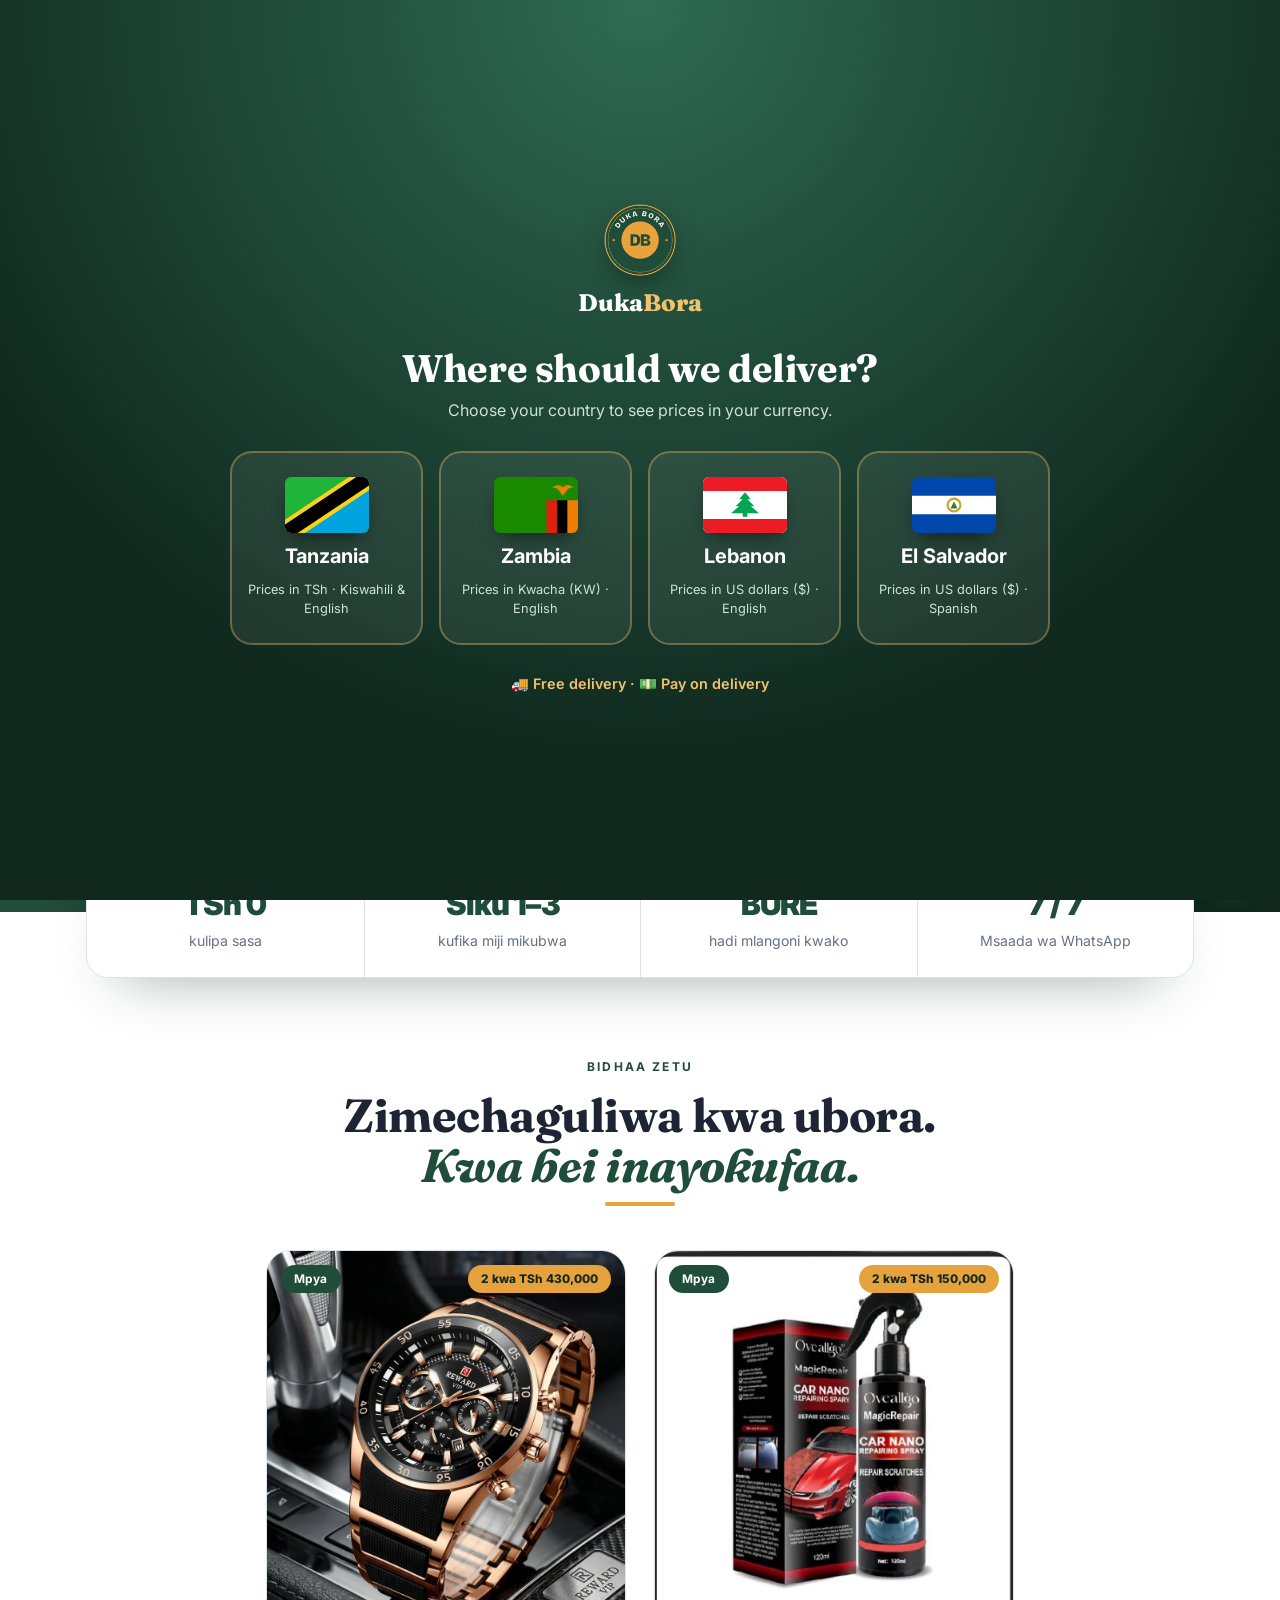
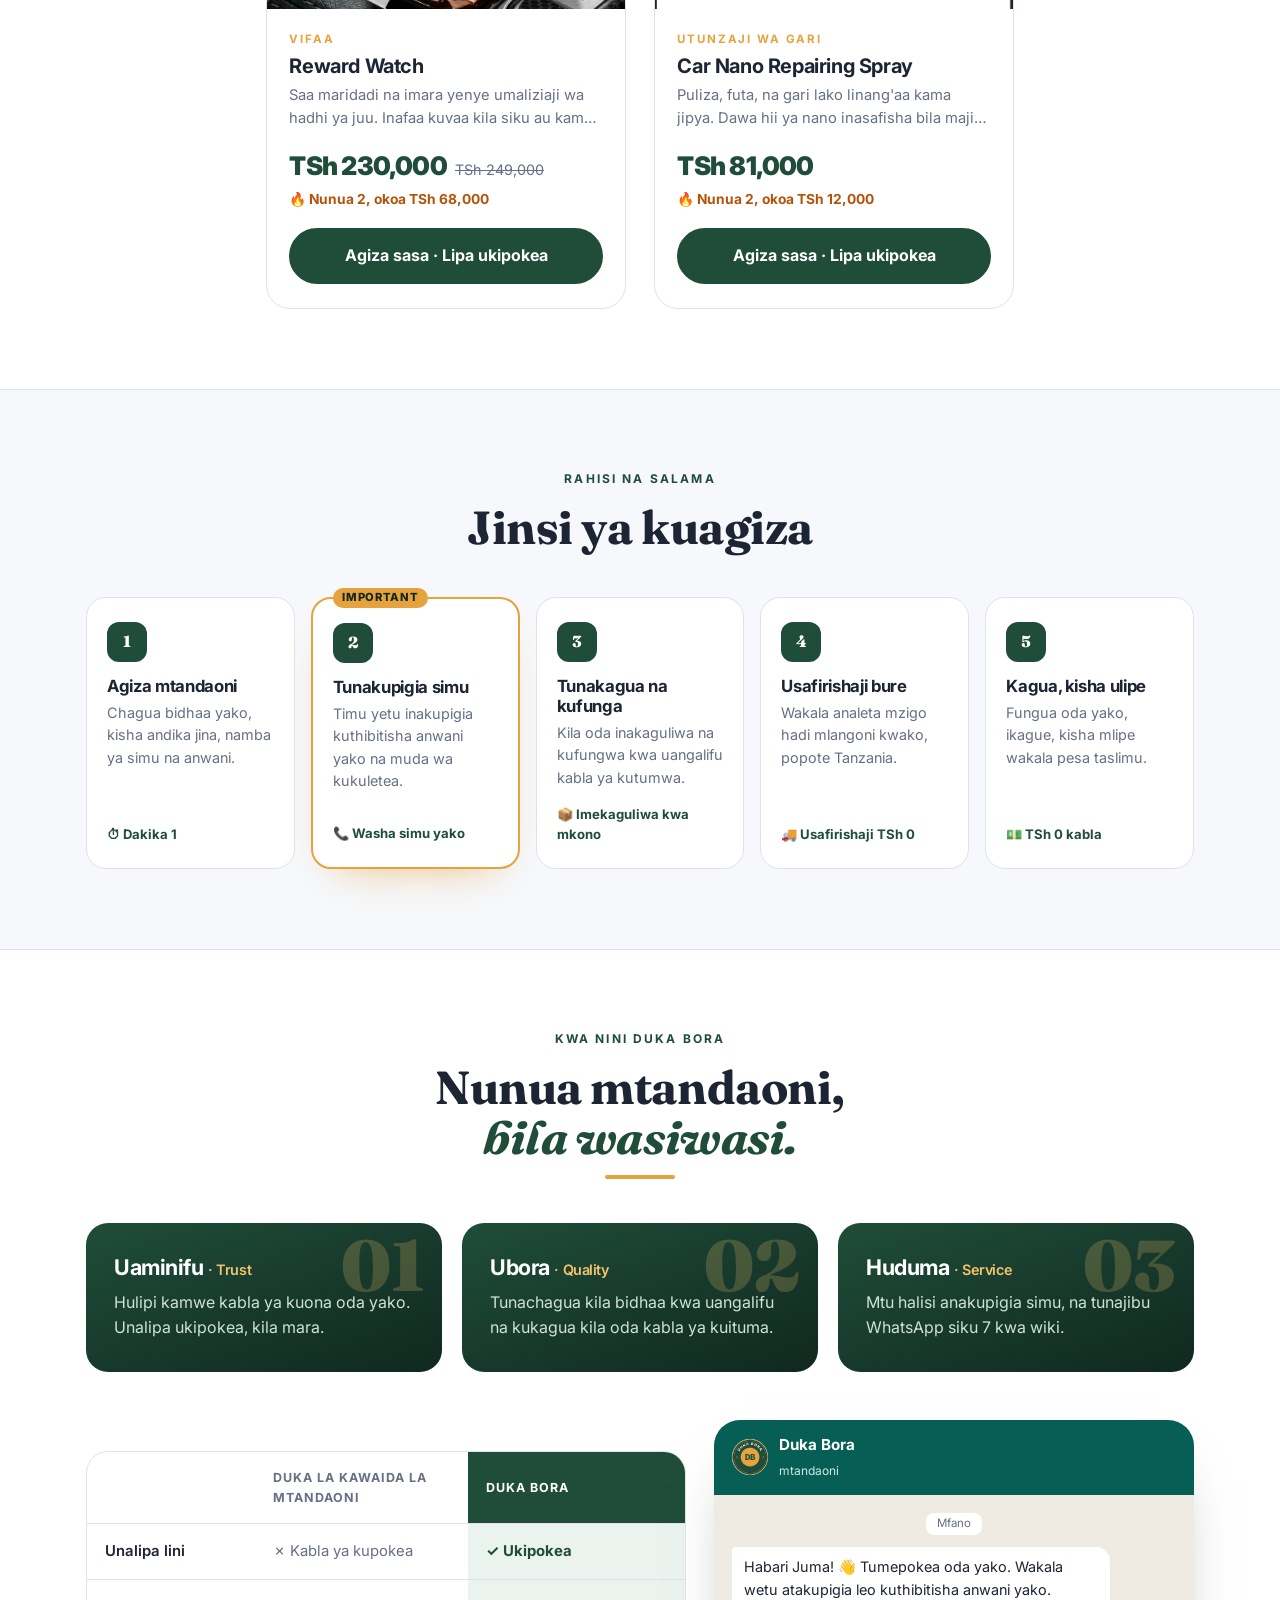
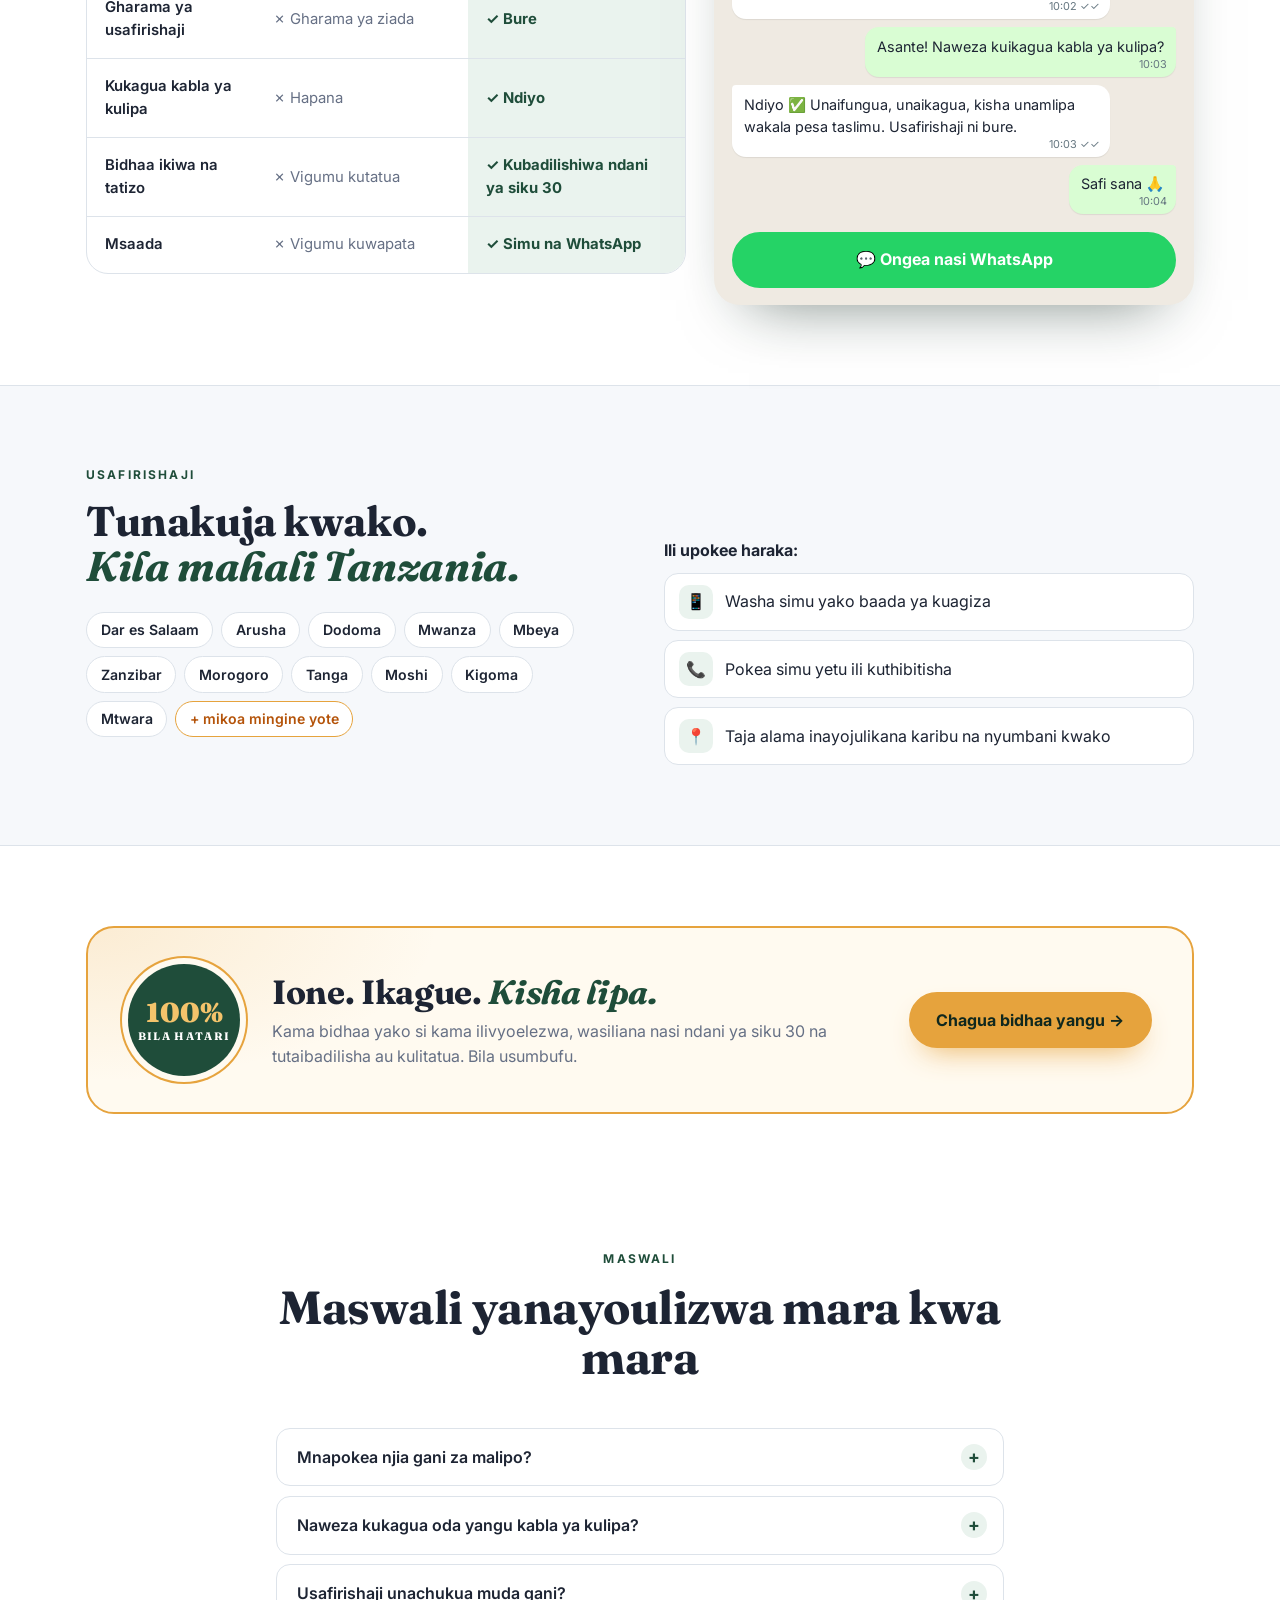
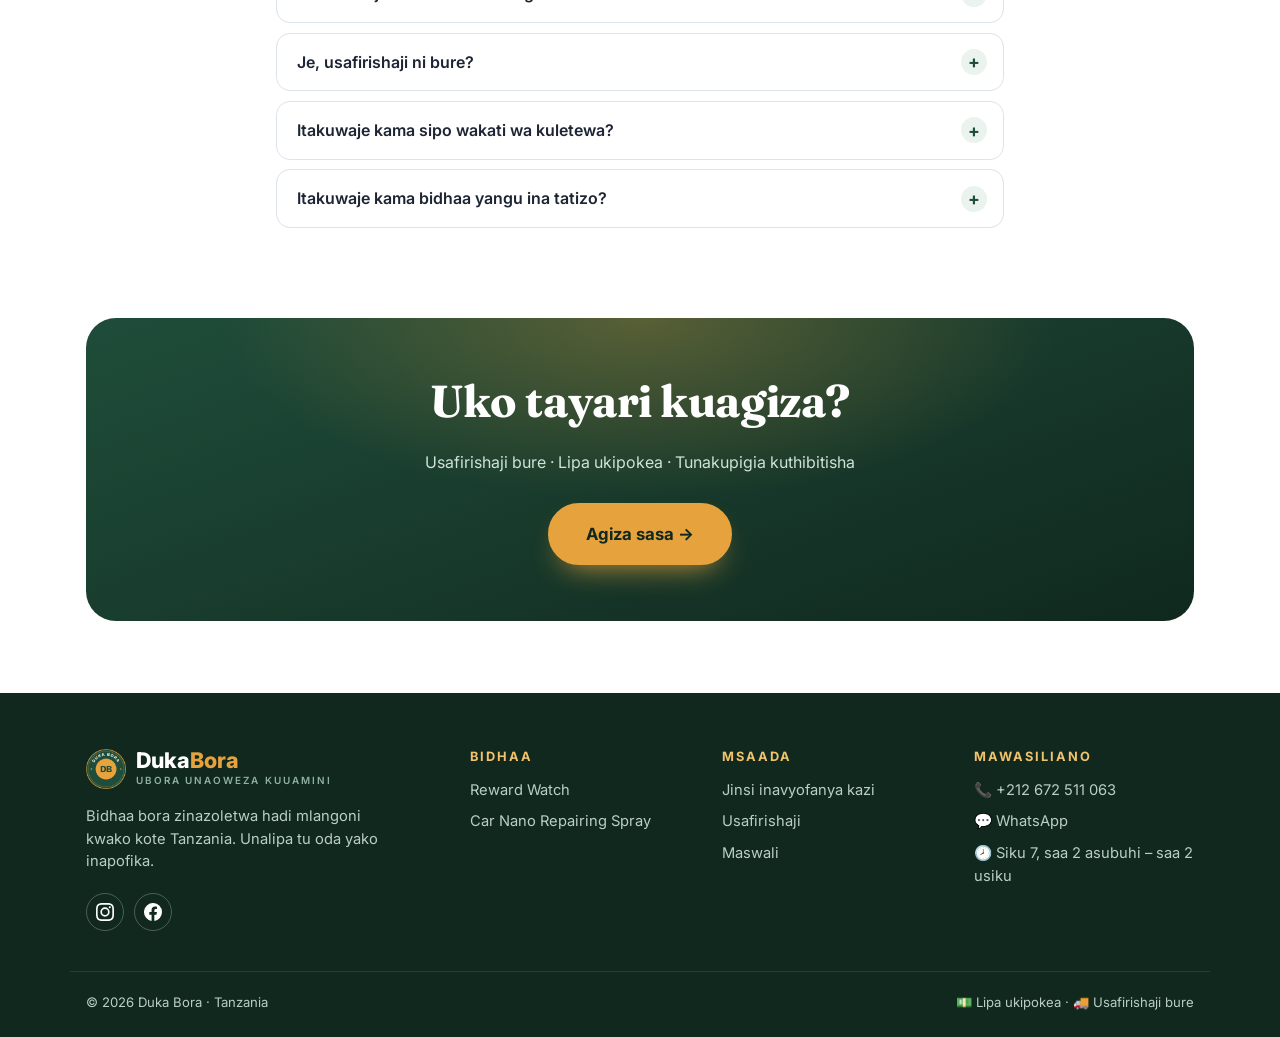
==== index.html @ b5a51199 "El Salvador as a 4th country (?country=sv) instead of a separate store Spanish texts (ES in js/i18n." ====
<!doctype html>
<html lang="en">
<head>
  <meta charset="utf-8" />
  <meta name="viewport" content="width=device-width, initial-scale=1" />
  <title>Duka Bora · Fast Delivery Across Tanzania · Pay on Delivery</title>
  <meta name="description" content="Duka Bora (dukaabora): shop quality products online in Tanzania, Zambia, Lebanon and El Salvador. Free delivery to your door and pay cash when your order arrives." />
  <link rel="canonical" href="https://dukaabora.store/" />
  <meta name="facebook-domain-verification" content="qilscr32sx6clvu4s4x3e5hyfcysfq" />
  <meta name="theme-color" content="#1f4d3a" />
  <!-- Lebanon and El Salvador have their own colours: set them before the page shows (same choice as js/products.js) -->
  <script>try{var c=new URLSearchParams(location.search).get("country")||localStorage.getItem("dukabora_country");if(!c)c={"Asia/Beirut":"lb","America/El_Salvador":"sv"}[Intl.DateTimeFormat().resolvedOptions().timeZone];if(c==="lb"||c==="sv")document.documentElement.dataset.country=c}catch(e){}</script>
  <link rel="preconnect" href="https://fonts.googleapis.com" />
  <link rel="preconnect" href="https://fonts.gstatic.com" crossorigin />
  <link href="https://fonts.googleapis.com/css2?family=Fraunces:ital,opsz,wght@0,9..144,600..800;1,9..144,600..800&family=Inter:wght@400;500;600;700;800;900&display=swap" rel="stylesheet" />
  <link rel="icon" href="images/logo/logo.png" />
  <link rel="stylesheet" href="css/product.css" />
  <link rel="stylesheet" href="css/index.css" />
</head>
<!-- Home page. Products, prices and photos come from js/products.js (filled by js/app.js). -->
<body class="home">

  <!-- Welcome screen: the first time, the visitor picks a country before seeing the shop (js/common.js) -->
  <div class="gate" data-country-gate hidden role="dialog" aria-modal="true" aria-labelledby="gateTitle">
    <div class="gate__box">
      <img class="gate__logo" src="images/logo/logo.png" alt="" onerror="this.remove()" />
      <p class="gate__brand">Duka<em>Bora</em></p>
      <h1 class="gate__title" id="gateTitle">Where should we deliver?</h1>
      <p class="gate__text">Choose your country to see prices in your currency.</p>
      <div class="gate__choices">
        <button type="button" class="gate__choice" data-set-country="tz">
          <svg class="gate__flag" viewBox="0 0 72 48" aria-hidden="true"><path fill="#1eb53a" d="M0 0h72L0 48z"/><path fill="#00a3dd" d="M72 0v48H0z"/><path stroke="#fcd116" stroke-width="19" d="M0 48L72 0"/><path stroke="#000" stroke-width="12" d="M0 48L72 0"/></svg>
          <strong>Tanzania</strong>
          <small>Prices in TSh · Kiswahili &amp; English</small>
        </button>
        <button type="button" class="gate__choice" data-set-country="zm">
          <svg class="gate__flag" viewBox="0 0 72 48" aria-hidden="true"><path fill="#198a00" d="M0 0h72v48H0z"/><path fill="#de2010" d="M45 20h9v28h-9z"/><path d="M54 20h9v28h-9z"/><path fill="#ef7d00" d="M63 20h9v28h-9zM50 9c3-3 7-3 9 0 2-3 6-3 9 0-3 0-5 1-6 3l-3 4-3-4c-1-2-3-3-6-3z"/></svg>
          <strong>Zambia</strong>
          <small>Prices in Kwacha (KW) · English</small>
        </button>
        <button type="button" class="gate__choice" data-set-country="lb">
          <svg class="gate__flag" viewBox="0 0 72 48" aria-hidden="true"><path fill="#fff" d="M0 0h72v48H0z"/><path fill="#ed1c24" d="M0 0h72v12H0zM0 36h72v12H0z"/><path fill="#00a651" d="M36 13l-5 6h3l-6 6h3l-7 6h10v3h4v-3h10l-7-6h3l-6-6h3z"/></svg>
          <strong>Lebanon</strong>
          <small>Prices in US dollars ($) · English</small>
        </button>
        <button type="button" class="gate__choice" data-set-country="sv">
          <svg class="gate__flag" viewBox="0 0 72 48" aria-hidden="true"><path fill="#0047ab" d="M0 0h72v48H0z"/><path fill="#fff" d="M0 16h72v16H0z"/><circle cx="36" cy="24" r="5.5" fill="none" stroke="#c9a227" stroke-width="1.8"/><path fill="#2e7d32" d="M33 27l3-6 3 6z"/></svg>
          <strong>El Salvador</strong>
          <small>Prices in US dollars ($) · Spanish</small>
        </button>
      </div>
      <p class="gate__note">🚚 Free delivery · 💵 Pay on delivery</p>
    </div>
  </div>

  <!-- Country choice (Tanzania / Zambia / Lebanon / El Salvador), filled by js/common.js -->
  <div class="country-bar">
    <div class="wrap country-bar__inner"><span>Choose your country:</span><div class="lang" data-country-switch></div></div>
  </div>

  <!-- Scrolling trust bar (the list is repeated so the loop has no gap) -->
  <div class="ticker" aria-label="Why order from us">
    <div class="ticker__track">
      <span>🚚 Free delivery across Tanzania · Usafirishaji bure</span><span>💵 Pay on delivery · Lipa ukipokea</span><span>📞 We call to confirm every order</span><span>🔄 30-day replacement</span><span>💬 WhatsApp support 7 days a week</span>
      <span aria-hidden="true">🚚 Free delivery across Tanzania · Usafirishaji bure</span><span aria-hidden="true">💵 Pay on delivery · Lipa ukipokea</span><span aria-hidden="true">📞 We call to confirm every order</span><span aria-hidden="true">🔄 30-day replacement</span><span aria-hidden="true">💬 WhatsApp support 7 days a week</span>
    </div>
  </div>

  <header class="top h-top">
    <div class="wrap h-top__inner">
      <a href="index.html" class="brand" aria-label="Duka Bora home">
        <img src="images/logo/logo.png" alt="" onerror="this.remove()" />
        <span>
          <strong>Duka<em>Bora</em></strong>
          <small>Quality you can trust</small>
        </span>
      </a>
      <nav class="h-nav">
        <a href="#shop">Shop</a>
        <a href="#how">How it works</a>
        <a href="#why">Why us</a>
        <a href="#delivery">Delivery</a>
        <a href="#faq">FAQ</a>
      </nav>
      <div class="h-top__end">
        <div class="lang" data-lang></div>
        <a href="#shop" class="btn h-top__btn">Shop now</a>
      </div>
    </div>
  </header>

  <main>
    <!-- ============ Hero ============ -->
    <section class="h-hero">
      <div class="wrap h-hero__inner">
        <div class="h-hero__copy">
          <p class="h-kicker">
            <svg class="tz-flag" data-country="tz" viewBox="0 0 72 48" aria-hidden="true"><path fill="#1eb53a" d="M0 0h72L0 48z"/><path fill="#00a3dd" d="M72 0v48H0z"/><path stroke="#fcd116" stroke-width="19" d="M0 48L72 0"/><path stroke="#000" stroke-width="12" d="M0 48L72 0"/></svg><svg class="tz-flag" data-country="zm" viewBox="0 0 72 48" aria-hidden="true"><path fill="#198a00" d="M0 0h72v48H0z"/><path fill="#de2010" d="M45 20h9v28h-9z"/><path d="M54 20h9v28h-9z"/><path fill="#ef7d00" d="M63 20h9v28h-9zM50 9c3-3 7-3 9 0 2-3 6-3 9 0-3 0-5 1-6 3l-3 4-3-4c-1-2-3-3-6-3z"/></svg><svg class="tz-flag" data-country="lb" viewBox="0 0 72 48" aria-hidden="true"><path fill="#fff" d="M0 0h72v48H0z"/><path fill="#ed1c24" d="M0 0h72v12H0zM0 36h72v12H0z"/><path fill="#00a651" d="M36 13l-5 6h3l-6 6h3l-7 6h10v3h4v-3h10l-7-6h3l-6-6h3z"/></svg><svg class="tz-flag" data-country="sv" viewBox="0 0 72 48" aria-hidden="true"><path fill="#0047ab" d="M0 0h72v48H0z"/><path fill="#fff" d="M0 16h72v16H0z"/><circle cx="36" cy="24" r="5.5" fill="none" stroke="#c9a227" stroke-width="1.8"/><path fill="#2e7d32" d="M33 27l3-6 3 6z"/></svg>
            Karibu · Delivering all over Tanzania
          </p>
          <h1>Your order first.<br /><span>Pay later.</span></h1>
          <p class="h-hero__text">Quality products delivered free to your door. Check your order, then pay the agent in cash. No card, no risk.</p>
          <div class="h-hero__btns">
            <a href="#shop" class="btn btn--gold">Shop the collection →</a>
            <a href="#how" class="btn h-btn--ghost">How it works</a>
          </div>
          <ul class="h-chips">
            <li>✓ Free delivery</li>
            <li>✓ Lipa ukipokea</li>
            <li>✓ 30-day replacement</li>
          </ul>
        </div>

        <!-- Delivery map: Tanzania drawn from real coordinates (x = (lon − 29) × 32, y = (−lat − 0.8) × 32),
             gold routes go out from Dar es Salaam with a dot travelling along each one -->
        <div class="h-hero__visual">
          <div class="tzm" data-country="tz">
            <div class="tzm__head">
              <strong>Karibu! <svg class="tz-flag" data-country="tz" viewBox="0 0 72 48" aria-hidden="true"><path fill="#1eb53a" d="M0 0h72L0 48z"/><path fill="#00a3dd" d="M72 0v48H0z"/><path stroke="#fcd116" stroke-width="19" d="M0 48L72 0"/><path stroke="#000" stroke-width="12" d="M0 48L72 0"/></svg><svg class="tz-flag" data-country="zm" viewBox="0 0 72 48" aria-hidden="true"><path fill="#198a00" d="M0 0h72v48H0z"/><path fill="#de2010" d="M45 20h9v28h-9z"/><path d="M54 20h9v28h-9z"/><path fill="#ef7d00" d="M63 20h9v28h-9zM50 9c3-3 7-3 9 0 2-3 6-3 9 0-3 0-5 1-6 3l-3 4-3-4c-1-2-3-3-6-3z"/></svg><svg class="tz-flag" data-country="lb" viewBox="0 0 72 48" aria-hidden="true"><path fill="#fff" d="M0 0h72v48H0z"/><path fill="#ed1c24" d="M0 0h72v12H0zM0 36h72v12H0z"/><path fill="#00a651" d="M36 13l-5 6h3l-6 6h3l-7 6h10v3h4v-3h10l-7-6h3l-6-6h3z"/></svg><svg class="tz-flag" data-country="sv" viewBox="0 0 72 48" aria-hidden="true"><path fill="#0047ab" d="M0 0h72v48H0z"/><path fill="#fff" d="M0 16h72v16H0z"/><circle cx="36" cy="24" r="5.5" fill="none" stroke="#c9a227" stroke-width="1.8"/><path fill="#2e7d32" d="M33 27l3-6 3 6z"/></svg></strong>
              <span>We deliver across Tanzania</span>
            </div>
            <svg class="tzm__map" viewBox="-6 -4 420 362" role="img" aria-label="Delivery map of Tanzania: Dar es Salaam same or next day; Arusha, Dodoma, Mwanza and Mbeya 1–3 days; Zanzibar 2–3 days; Kigoma and Mtwara 3–7 days">
              <text class="tzm__sea" x="385" y="230" transform="rotate(72 385 230)">INDIAN OCEAN</text>
              <path class="tzm__land" d="M48 6.4 L156.8 6.4 L275.2 70.4 L278.4 80 L326.4 124.8 L323.2 137.6 L316.8 153.6 L313.6 179.2 L329.6 192 L336 217.6 L329.6 240 L336 262.4 L342.4 294.4 L358.4 304 L366.4 309.4 L332.8 326.4 L304 339.2 L272 345.6 L230.4 348.8 L192 342.4 L179.2 336 L182.4 307.2 L179.2 288 L160 278.4 L134.4 281.6 L124.8 275.2 L92.8 262.4 L64 249.6 L57.6 240 L48 211.2 L38.4 188.8 L19.2 169.6 L28.8 153.6 L19.2 131.2 L12.8 115.2 L35.2 99.2 L51.2 83.2 L57.6 67.2 L48 51.2 L57.6 25.6 Z" />
              <!-- Lakes Victoria, Tanganyika and Nyasa -->
              <path class="tzm__lake" d="M89.6 6.4 L156.8 6.4 L153.6 25.6 L156.8 41.6 L137.6 48 L124.8 57.6 L108.8 51.2 L86.4 41.6 L89.6 19.2 Z" />
              <path class="tzm__lake" d="M12.8 115.2 L19.2 131.2 L28.8 153.6 L19.2 169.6 L38.4 188.8 L48 211.2 L57.6 240 L41.6 246.4 L28.8 214.4 L12.8 182.4 L6.4 150.4 L3.2 118.4 Z" />
              <path class="tzm__lake" d="M179.2 336 L182.4 307.2 L179.2 288 L160 278.4 L160 291.2 L166.4 313.6 L169.6 339.2 Z" />
              <!-- Zanzibar (Unguja) and Pemba -->
              <ellipse class="tzm__land" cx="333" cy="170" rx="5" ry="13" />
              <ellipse class="tzm__land" cx="345" cy="141" rx="4" ry="9" />

              <path id="r1" class="tzm__route" d="M326 192 Q230 60 125 62" />
              <path id="r2" class="tzm__route" d="M326 192 Q305 120 246 82" />
              <path id="r3" class="tzm__route" d="M326 192 Q272 160 216 172" />
              <path id="r4" class="tzm__route" d="M326 192 Q235 275 143 259" />
              <path id="r5" class="tzm__route" d="M326 192 Q170 100 28 131" />
              <path id="r6" class="tzm__route" d="M326 192 Q362 250 352 300" />
              <path id="r7" class="tzm__route" d="M326 192 Q338 186 333 170" />

              <g class="tzm__dots">
                <circle r="3.2"><animateMotion dur="3.4s" repeatCount="indefinite"><mpath href="#r1" /></animateMotion></circle>
                <circle r="3.2"><animateMotion dur="2.6s" begin="-.8s" repeatCount="indefinite"><mpath href="#r2" /></animateMotion></circle>
                <circle r="3.2"><animateMotion dur="2.2s" begin="-1.4s" repeatCount="indefinite"><mpath href="#r3" /></animateMotion></circle>
                <circle r="3.2"><animateMotion dur="3s" begin="-.4s" repeatCount="indefinite"><mpath href="#r4" /></animateMotion></circle>
                <circle r="3.2"><animateMotion dur="3.8s" begin="-2s" repeatCount="indefinite"><mpath href="#r5" /></animateMotion></circle>
                <circle r="3.2"><animateMotion dur="2.4s" begin="-1s" repeatCount="indefinite"><mpath href="#r6" /></animateMotion></circle>
              </g>

              <circle class="tzm__pulse" cx="326" cy="192" r="8" />
              <circle class="tzm__pin tzm__pin--hub" cx="326" cy="192" r="7" />
              <circle class="tzm__pin" cx="125" cy="62" r="4.5" />
              <circle class="tzm__pin" cx="246" cy="82" r="4.5" />
              <circle class="tzm__pin" cx="216" cy="172" r="4.5" />
              <circle class="tzm__pin" cx="143" cy="259" r="4.5" />
              <circle class="tzm__pin" cx="28" cy="131" r="4.5" />
              <circle class="tzm__pin" cx="352" cy="300" r="4.5" />
              <circle class="tzm__pin" cx="333" cy="170" r="3.5" />

              <text x="318" y="214" text-anchor="end"><tspan class="tzm__city">Dar es Salaam</tspan><tspan x="318" dy="14">Same / next day</tspan></text>
              <text x="125" y="80" text-anchor="middle"><tspan class="tzm__city">Mwanza</tspan><tspan x="125" dy="14">1–3 days</tspan></text>
              <text x="240" y="100" text-anchor="end"><tspan class="tzm__city">Arusha</tspan><tspan x="240" dy="14">1–3 days</tspan></text>
              <text x="212" y="146" text-anchor="middle"><tspan class="tzm__city">Dodoma</tspan><tspan x="212" dy="14">1–3 days</tspan></text>
              <text x="143" y="241" text-anchor="middle"><tspan class="tzm__city">Mbeya</tspan><tspan x="143" dy="14">1–3 days</tspan></text>
              <text x="38" y="128"><tspan class="tzm__city">Kigoma</tspan><tspan x="38" dy="14">3–7 days</tspan></text>
              <text x="344" y="324" text-anchor="end"><tspan class="tzm__city">Mtwara</tspan><tspan x="344" dy="14">3–7 days</tspan></text>
              <text x="343" y="174"><tspan class="tzm__city">Zanzibar</tspan><tspan x="343" dy="14">2–3 days</tspan></text>
            </svg>
            <ul class="tzm__legend">
              <li><i class="is-hub"></i>Dar: same / next day</li>
              <li><i></i>Big cities: 1–3 days</li>
              <li><i class="is-far"></i>Other regions: 3–7 days</li>
            </ul>
          </div>

          <!-- Same map for Zambia (x = (lon − 21.6) × 32, y = (−lat − 7.9) × 32), routes from Lusaka -->
          <div class="tzm tzm--zm" data-country="zm">
            <div class="tzm__head">
              <strong>Welcome! <svg class="tz-flag" viewBox="0 0 72 48" aria-hidden="true"><path fill="#198a00" d="M0 0h72v48H0z"/><path fill="#de2010" d="M45 20h9v28h-9z"/><path d="M54 20h9v28h-9z"/><path fill="#ef7d00" d="M63 20h9v28h-9zM50 9c3-3 7-3 9 0 2-3 6-3 9 0-3 0-5 1-6 3l-3 4-3-4c-1-2-3-3-6-3z"/></svg></strong>
              <span>We deliver across Zambia</span>
            </div>
            <svg class="tzm__map" viewBox="-6 -4 420 362" role="img" aria-label="Delivery map of Zambia: Lusaka same or next day; Copperbelt, Kabwe and Livingstone 1–3 days; Chipata, Kasama, Solwezi and Mongu 3–7 days">
              <path class="tzm__land" d="M76.8 102.4 L118.4 105.6 L140.8 128 L179.2 118.4 L192 140.8 L204.8 150.4 L224 163.2 L243.2 176 L262.4 176 L262.4 137.6 L236.8 99.2 L220.8 73.6 L224 44.8 L233.6 19.2 L288 12.8 L300.8 22.4 L332.8 38.4 L361.6 48 L384 86.4 L374.4 99.2 L374.4 144 L371.2 195.2 L281.6 227.2 L281.6 246.4 L232 260 L229 276 L172.8 320 L136 321 L116.8 316.8 L76.8 307.2 L57.6 310.4 L12.8 265.6 L12.8 163.2 L76.8 163.2 Z" />
              <!-- Lakes Mweru, Bangweulu and Kariba -->
              <ellipse class="tzm__lake" cx="228" cy="36" rx="5" ry="11" />
              <ellipse class="tzm__lake" cx="266" cy="102" rx="9" ry="6" />
              <path class="tzm__lake" d="M229 276 L176 318 L182 318 L232 280 Z" />

              <path id="z1" class="tzm__route" d="M214 241 Q240 200 225 162" />
              <path id="z2" class="tzm__route" d="M214 241 Q300 150 307 74" />
              <path id="z3" class="tzm__route" d="M214 241 Q300 230 354 184" />
              <path id="z4" class="tzm__route" d="M214 241 Q170 300 136 318" />
              <path id="z5" class="tzm__route" d="M214 241 Q160 190 153 137" />
              <path id="z6" class="tzm__route" d="M214 241 Q120 270 49 235" />

              <g class="tzm__dots">
                <circle r="3.2"><animateMotion dur="2.4s" repeatCount="indefinite"><mpath href="#z1" /></animateMotion></circle>
                <circle r="3.2"><animateMotion dur="3.6s" begin="-.8s" repeatCount="indefinite"><mpath href="#z2" /></animateMotion></circle>
                <circle r="3.2"><animateMotion dur="3s" begin="-1.4s" repeatCount="indefinite"><mpath href="#z3" /></animateMotion></circle>
                <circle r="3.2"><animateMotion dur="2.6s" begin="-.4s" repeatCount="indefinite"><mpath href="#z4" /></animateMotion></circle>
                <circle r="3.2"><animateMotion dur="2.8s" begin="-2s" repeatCount="indefinite"><mpath href="#z5" /></animateMotion></circle>
                <circle r="3.2"><animateMotion dur="3.4s" begin="-1s" repeatCount="indefinite"><mpath href="#z6" /></animateMotion></circle>
              </g>

              <circle class="tzm__pulse" cx="214" cy="241" r="8" />
              <circle class="tzm__pin tzm__pin--hub" cx="214" cy="241" r="7" />
              <circle class="tzm__pin" cx="225" cy="162" r="4.5" />
              <circle class="tzm__pin" cx="219" cy="209" r="3.5" />
              <circle class="tzm__pin" cx="307" cy="74" r="4.5" />
              <circle class="tzm__pin" cx="354" cy="184" r="4.5" />
              <circle class="tzm__pin" cx="136" cy="318" r="4.5" />
              <circle class="tzm__pin" cx="153" cy="137" r="4.5" />
              <circle class="tzm__pin" cx="49" cy="235" r="4.5" />

              <text x="204" y="262" text-anchor="end"><tspan class="tzm__city">Lusaka</tspan><tspan x="204" dy="14">Same / next day</tspan></text>
              <text x="234" y="158"><tspan class="tzm__city">Copperbelt</tspan><tspan x="234" dy="14">1–3 days</tspan></text>
              <text x="228" y="213"><tspan class="tzm__city">Kabwe</tspan><tspan x="228" dy="14">1–3 days</tspan></text>
              <text x="128" y="296" text-anchor="end"><tspan class="tzm__city">Livingstone</tspan><tspan x="128" dy="14">1–3 days</tspan></text>
              <text x="307" y="95" text-anchor="middle"><tspan class="tzm__city">Kasama</tspan><tspan x="307" dy="14">3–7 days</tspan></text>
              <text x="354" y="205" text-anchor="middle"><tspan class="tzm__city">Chipata</tspan><tspan x="354" dy="14">3–7 days</tspan></text>
              <text x="153" y="158" text-anchor="middle"><tspan class="tzm__city">Solwezi</tspan><tspan x="153" dy="14">3–7 days</tspan></text>
              <text x="52" y="256" text-anchor="middle"><tspan class="tzm__city">Mongu</tspan><tspan x="52" dy="14">3–7 days</tspan></text>
            </svg>
            <ul class="tzm__legend">
              <li><i class="is-hub"></i>Lusaka: same / next day</li>
              <li><i></i>Big towns: 1–3 days</li>
              <li><i class="is-far"></i>Other areas: 3–7 days</li>
            </ul>
          </div>

          <!-- Same map for Lebanon (x = (lon − 35.05) × 210 + 20, y = (34.72 − lat) × 210), routes from Beirut -->
          <div class="tzm tzm--lb" data-country="lb">
            <div class="tzm__head">
              <strong>Welcome! <svg class="tz-flag" viewBox="0 0 72 48" aria-hidden="true"><path fill="#fff" d="M0 0h72v48H0z"/><path fill="#ed1c24" d="M0 0h72v12H0zM0 36h72v12H0z"/><path fill="#00a651" d="M36 13l-5 6h3l-6 6h3l-7 6h10v3h4v-3h10l-7-6h3l-6-6h3z"/></svg></strong>
              <span>We deliver across Lebanon</span>
            </div>
            <svg class="tzm__map" viewBox="-6 -4 420 362" role="img" aria-label="Delivery map of Lebanon: Beirut same or next day; Tripoli, Sidon, Tyre and Zahle 1–2 days; Baalbek, Nabatieh and Hermel 2–3 days">
              <text class="tzm__sea" x="4" y="122">MEDITERRANEAN<tspan x="4" dy="13">SEA</tspan></text>
              <path class="tzm__land" d="M30.5 342.3 L49.4 304.5 L87.2 243.6 L104 207.9 L110.3 174.3 L139.7 155.4 L145 126 L148.1 98.7 L160.7 84 L181.7 58.8 L213.2 16.8 L288.8 6.3 L349.7 31.5 L335 67.2 L309.8 119.7 L299.3 161.7 L234.2 220.5 L190.1 273 L177.5 298.2 L131.3 302.4 L118.7 338.1 Z" />

              <path id="l1" class="tzm__route" d="M110 174 Q150 110 182 59" />
              <path id="l2" class="tzm__route" d="M110 174 Q220 80 301 69" />
              <path id="l3" class="tzm__route" d="M110 174 Q190 130 264 151" />
              <path id="l4" class="tzm__route" d="M110 174 Q155 165 198 183" />
              <path id="l5" class="tzm__route" d="M110 174 Q85 205 87 244" />
              <path id="l6" class="tzm__route" d="M110 174 Q80 250 49 305" />
              <path id="l7" class="tzm__route" d="M110 174 Q125 230 110 281" />

              <g class="tzm__dots">
                <circle r="3.2"><animateMotion dur="2.6s" repeatCount="indefinite"><mpath href="#l1" /></animateMotion></circle>
                <circle r="3.2"><animateMotion dur="3.6s" begin="-.8s" repeatCount="indefinite"><mpath href="#l2" /></animateMotion></circle>
                <circle r="3.2"><animateMotion dur="3s" begin="-1.4s" repeatCount="indefinite"><mpath href="#l3" /></animateMotion></circle>
                <circle r="3.2"><animateMotion dur="2.2s" begin="-.4s" repeatCount="indefinite"><mpath href="#l4" /></animateMotion></circle>
                <circle r="3.2"><animateMotion dur="2.4s" begin="-2s" repeatCount="indefinite"><mpath href="#l5" /></animateMotion></circle>
                <circle r="3.2"><animateMotion dur="3.2s" begin="-1s" repeatCount="indefinite"><mpath href="#l6" /></animateMotion></circle>
              </g>

              <circle class="tzm__pulse" cx="110" cy="174" r="8" />
              <circle class="tzm__pin tzm__pin--hub" cx="110" cy="174" r="7" />
              <circle class="tzm__pin" cx="182" cy="59" r="4.5" />
              <circle class="tzm__pin" cx="301" cy="69" r="4.5" />
              <circle class="tzm__pin" cx="264" cy="151" r="4.5" />
              <circle class="tzm__pin" cx="198" cy="183" r="4.5" />
              <circle class="tzm__pin" cx="87" cy="244" r="4.5" />
              <circle class="tzm__pin" cx="49" cy="305" r="4.5" />
              <circle class="tzm__pin" cx="110" cy="281" r="3.5" />

              <text x="100" y="182" text-anchor="end"><tspan class="tzm__city">Beirut</tspan><tspan x="100" dy="14">Same / next day</tspan></text>
              <text x="176" y="40" text-anchor="end"><tspan class="tzm__city">Tripoli</tspan><tspan x="176" dy="14">1–2 days</tspan></text>
              <text x="301" y="90" text-anchor="middle"><tspan class="tzm__city">Hermel</tspan><tspan x="301" dy="14">2–3 days</tspan></text>
              <text x="272" y="148"><tspan class="tzm__city">Baalbek</tspan><tspan x="272" dy="14">2–3 days</tspan></text>
              <text x="200" y="203" text-anchor="middle"><tspan class="tzm__city">Zahle</tspan><tspan x="200" dy="14">1–2 days</tspan></text>
              <text x="78" y="244" text-anchor="end"><tspan class="tzm__city">Sidon</tspan><tspan x="78" dy="14">1–2 days</tspan></text>
              <text x="42" y="312" text-anchor="end"><tspan class="tzm__city">Tyre</tspan><tspan x="42" dy="14">1–2 days</tspan></text>
              <text x="120" y="286"><tspan class="tzm__city">Nabatieh</tspan><tspan x="120" dy="14">2–3 days</tspan></text>
            </svg>
            <ul class="tzm__legend">
              <li><i class="is-hub"></i>Beirut: same / next day</li>
              <li><i></i>Big cities: 1–2 days</li>
              <li><i class="is-far"></i>Other areas: 2–3 days</li>
            </ul>
          </div>

          <!-- Same map for El Salvador (x = (lon + 90.15) × 165 + 10, y = (14.5 − lat) × 165 + 60), routes from San Salvador -->
          <div class="tzm tzm--sv" data-country="sv">
            <div class="tzm__head">
              <strong>Welcome! <svg class="tz-flag" viewBox="0 0 72 48" aria-hidden="true"><path fill="#0047ab" d="M0 0h72v48H0z"/><path fill="#fff" d="M0 16h72v16H0z"/><circle cx="36" cy="24" r="5.5" fill="none" stroke="#c9a227" stroke-width="1.8"/><path fill="#2e7d32" d="M33 27l3-6 3 6z"/></svg></strong>
              <span>We deliver across El Salvador</span>
            </div>
            <svg class="tzm__map" viewBox="-6 -4 420 362" role="img" aria-label="Mapa de entregas en El Salvador: San Salvador hoy o mañana; Santa Ana, San Miguel, Sonsonate y La Libertad 1–2 días; Chalatenango, Usulután y La Unión 2–3 días">
              <text class="tzm__sea" x="120" y="318">PACIFIC OCEAN</text>
              <path class="tzm__land" d="M18 187 L43 159 L68 134 L92 110 L109 93 L117 73 L142 72 L167 80 L191 88 L224 110 L249 126 L282 134 L315 151 L348 146 L381 159 L406 167 L398 233 L389 266 L365 279 L315 279 L266 271 L224 261 L183 241 L150 228 L109 225 L68 220 Z" />

              <path id="s1" class="tzm__route" d="M168 194 Q130 160 107 144" />
              <path id="s2" class="tzm__route" d="M168 194 Q120 200 81 189" />
              <path id="s3" class="tzm__route" d="M168 194 Q195 165 210 136" />
              <path id="s4" class="tzm__route" d="M168 194 Q260 190 335 228" />
              <path id="s5" class="tzm__route" d="M168 194 Q235 230 292 250" />
              <path id="s6" class="tzm__route" d="M168 194 Q290 170 391 251" />
              <path id="s7" class="tzm__route" d="M168 194 Q160 215 147 227" />

              <g class="tzm__dots">
                <circle r="3.2"><animateMotion dur="2.4s" repeatCount="indefinite"><mpath href="#s1" /></animateMotion></circle>
                <circle r="3.2"><animateMotion dur="2.6s" begin="-.8s" repeatCount="indefinite"><mpath href="#s2" /></animateMotion></circle>
                <circle r="3.2"><animateMotion dur="2.2s" begin="-1.4s" repeatCount="indefinite"><mpath href="#s3" /></animateMotion></circle>
                <circle r="3.2"><animateMotion dur="3.2s" begin="-.4s" repeatCount="indefinite"><mpath href="#s4" /></animateMotion></circle>
                <circle r="3.2"><animateMotion dur="2.8s" begin="-2s" repeatCount="indefinite"><mpath href="#s5" /></animateMotion></circle>
                <circle r="3.2"><animateMotion dur="3.6s" begin="-1s" repeatCount="indefinite"><mpath href="#s6" /></animateMotion></circle>
              </g>

              <circle class="tzm__pulse" cx="168" cy="194" r="8" />
              <circle class="tzm__pin tzm__pin--hub" cx="168" cy="194" r="7" />
              <circle class="tzm__pin" cx="107" cy="144" r="4.5" />
              <circle class="tzm__pin" cx="81" cy="189" r="4.5" />
              <circle class="tzm__pin" cx="210" cy="136" r="4.5" />
              <circle class="tzm__pin" cx="335" cy="228" r="4.5" />
              <circle class="tzm__pin" cx="292" cy="250" r="4.5" />
              <circle class="tzm__pin" cx="391" cy="251" r="4.5" />
              <circle class="tzm__pin" cx="147" cy="227" r="3.5" />

              <text x="176" y="186"><tspan class="tzm__city">San Salvador</tspan><tspan x="176" dy="14">Same / next day</tspan></text>
              <text x="107" y="126" text-anchor="middle"><tspan class="tzm__city">Santa Ana</tspan><tspan x="107" dy="14">1–2 days</tspan></text>
              <text x="70" y="210" text-anchor="middle"><tspan class="tzm__city">Sonsonate</tspan><tspan x="70" dy="14">1–2 days</tspan></text>
              <text x="210" y="118" text-anchor="middle"><tspan class="tzm__city">Chalatenango</tspan><tspan x="210" dy="14">2–3 days</tspan></text>
              <text x="335" y="210" text-anchor="middle"><tspan class="tzm__city">San Miguel</tspan><tspan x="335" dy="14">1–2 days</tspan></text>
              <text x="282" y="272" text-anchor="middle"><tspan class="tzm__city">Usulután</tspan><tspan x="282" dy="14">2–3 days</tspan></text>
              <text x="398" y="292" text-anchor="end"><tspan class="tzm__city">La Unión</tspan><tspan x="398" dy="14">2–3 days</tspan></text>
              <text x="138" y="250" text-anchor="middle"><tspan class="tzm__city">La Libertad</tspan><tspan x="138" dy="14">1–2 days</tspan></text>
            </svg>
            <ul class="tzm__legend">
              <li><i class="is-hub"></i>San Salvador: same / next day</li>
              <li><i></i>Big cities: 1–2 days</li>
              <li><i class="is-far"></i>Other areas: 2–3 days</li>
            </ul>
          </div>
          <span class="h-pill h-pill--1">💵 Lipa ukipokea</span>
          <span class="h-pill h-pill--2">🚚 Free delivery</span>
        </div>
      </div>
    </section>

    <!-- ============ Key numbers ============ -->
    <section class="wrap">
      <ul class="h-stats">
        <li><strong>TSh 0</strong><span>to pay now</span></li>
        <li><strong>1–3 days</strong><span>delivery to big cities</span></li>
        <li><strong>FREE</strong><span>delivery to your door</span></li>
        <li><strong>7 / 7</strong><span>WhatsApp support</span></li>
      </ul>
    </section>

    <!-- ============ Products ============ -->
    <section class="wrap h-section" id="shop">
      <p class="label label--center">Our collection</p>
      <h2 class="h-title">Chosen for quality.<br /><span>Priced for you.</span></h2>
      <div class="h-grid" id="productGrid"></div>
    </section>

    <!-- ============ How it works ============ -->
    <section class="h-band" id="how">
      <div class="wrap h-section">
        <p class="label label--center">Simple &amp; safe</p>
        <h2 class="h-title">How ordering works</h2>
        <ol class="h-steps">
          <li><span class="h-steps__n">1</span><h3>Order online</h3><p>Choose your product and leave your name, phone and address.</p><small>⏱ 1 minute</small></li>
          <li class="is-key"><span class="h-steps__n">2</span><h3>We call you</h3><p>Our team calls to confirm your address and delivery time.</p><small>📞 Keep your phone ON</small></li>
          <li><span class="h-steps__n">3</span><h3>We check &amp; pack</h3><p>Every order is checked and packed carefully before it leaves.</p><small>📦 Checked by hand</small></li>
          <li><span class="h-steps__n">4</span><h3>Free delivery</h3><p>The agent brings the parcel to your door, anywhere in Tanzania.</p><small>🚚 TSh 0 delivery</small></li>
          <li><span class="h-steps__n">5</span><h3>Check, then pay</h3><p>Open your order, check it, and pay the agent in cash.</p><small>💵 TSh 0 upfront</small></li>
        </ol>
      </div>
    </section>

    <!-- ============ Promises ============ -->
    <section class="wrap h-section" id="why">
      <p class="label label--center">Why Duka Bora</p>
      <h2 class="h-title">Shopping online,<br /><span>without the fear.</span></h2>
      <div class="h-promises">
        <article><span class="h-promises__n">01</span><h3>Trust <small>· Uaminifu</small></h3><p>You never pay before you see your order. Cash on delivery, always.</p></article>
        <article><span class="h-promises__n">02</span><h3>Quality <small>· Ubora</small></h3><p>We choose every product carefully and check each order before shipping.</p></article>
        <article><span class="h-promises__n">03</span><h3>Service <small>· Huduma</small></h3><p>A real person calls you, and we answer on WhatsApp 7 days a week.</p></article>
      </div>

      <!-- Comparison + example WhatsApp chat -->
      <div class="h-why">
        <div class="h-compare">
          <table>
            <thead>
              <tr><th></th><th>Typical online shop</th><th class="is-us">Duka Bora</th></tr>
            </thead>
            <tbody>
              <tr><td>When you pay</td><td>✗ Before delivery</td><td class="is-us">✓ When it arrives</td></tr>
              <tr><td>Delivery fee</td><td>✗ Extra cost</td><td class="is-us">✓ Free</td></tr>
              <tr><td>Check before paying</td><td>✗ No</td><td class="is-us">✓ Yes</td></tr>
              <tr><td>Problem with product</td><td>✗ Hard to solve</td><td class="is-us">✓ 30-day replacement</td></tr>
              <tr><td>Support</td><td>✗ Hard to reach</td><td class="is-us">✓ Call &amp; WhatsApp</td></tr>
            </tbody>
          </table>
        </div>

        <div class="h-chat" aria-label="Example of an order confirmation on WhatsApp">
          <div class="h-chat__head">
            <img src="images/logo/logo.png" alt="" onerror="this.remove()" />
            <span><strong>Duka Bora</strong><small>online</small></span>
          </div>
          <div class="h-chat__body">
            <p class="h-chat__day">Example</p>
            <p class="h-msg">Habari Juma! 👋 We received your order. Our agent will call you today to confirm your address.<time>10:02 ✓✓</time></p>
            <p class="h-msg h-msg--me">Asante! Can I check it before I pay?<time>10:03</time></p>
            <p class="h-msg">Yes ✅ You open it, check it, then pay the agent in cash. Delivery is free.<time>10:03 ✓✓</time></p>
            <p class="h-msg h-msg--me">Perfect 🙏<time>10:04</time></p>
          </div>
          <a href="#" class="btn btn--wa h-chat__btn" id="chatWa" target="_blank" rel="noopener" hidden>💬 Chat with us on WhatsApp</a>
        </div>
      </div>
    </section>

    <!-- ============ Delivery ============ -->
    <section class="h-band" id="delivery">
      <div class="wrap h-section h-delivery">
        <div class="h-delivery__text">
          <p class="label">Delivery</p>
          <h2>We come to you.<br /><span>Everywhere in Tanzania.</span></h2>
          <ul class="h-cities" data-country="zm">
            <li>Lusaka</li><li>Ndola</li><li>Kitwe</li><li>Kabwe</li><li>Livingstone</li><li>Chingola</li><li>Mufulira</li><li>Chipata</li><li>Kasama</li><li>Solwezi</li><li>Mongu</li><li>+ all other areas</li>
          </ul>
          <ul class="h-cities" data-country="lb">
            <li>Beirut</li><li>Jounieh</li><li>Byblos</li><li>Tripoli</li><li>Batroun</li><li>Sidon</li><li>Tyre</li><li>Nabatieh</li><li>Zahle</li><li>Baalbek</li><li>Aley</li><li>+ all other areas</li>
          </ul>
          <ul class="h-cities" data-country="sv">
            <li>San Salvador</li><li>Santa Ana</li><li>San Miguel</li><li>Soyapango</li><li>Santa Tecla</li><li>Sonsonate</li><li>La Libertad</li><li>Usulután</li><li>Ahuachapán</li><li>Chalatenango</li><li>La Unión</li><li>+ all other areas</li>
          </ul>
          <ul class="h-cities" data-country="tz">
            <li>Dar es Salaam</li><li>Arusha</li><li>Dodoma</li><li>Mwanza</li><li>Mbeya</li><li>Zanzibar</li><li>Morogoro</li><li>Tanga</li><li>Moshi</li><li>Kigoma</li><li>Mtwara</li><li>+ all other regions</li>
          </ul>
        </div>
        <div class="h-delivery__tips">
          <p class="h-tips__title">For a fast delivery:</p>
          <ul class="h-tips">
            <li><span>📱</span>Keep your phone ON after you order</li>
            <li><span>📞</span>Answer our call to confirm</li>
            <li><span>📍</span>Give a clear landmark near your home</li>
          </ul>
        </div>
      </div>
    </section>

    <!-- ============ Guarantee ============ -->
    <section class="wrap h-section">
      <div class="h-guarantee">
        <span class="h-guarantee__seal">100%<small>risk-free</small></span>
        <div>
          <h2>See it. Check it. <span>Then pay.</span></h2>
          <p>If your product is not as described, contact us within 30 days and we replace it or make it right. No hassle.</p>
        </div>
        <a href="#shop" class="btn btn--gold">Choose my product →</a>
      </div>
    </section>

    <!-- ============ FAQ ============ -->
    <section class="wrap faq" id="faq">
      <p class="label label--center">Questions</p>
      <h2 class="h-title">Frequently asked questions</h2>
      <details>
        <summary>What payment methods do you accept?</summary>
        <p>We offer Cash on Delivery (COD) only. You pay in cash when your order is delivered to your doorstep.</p>
      </details>
      <details>
        <summary>Can I check my order before paying?</summary>
        <p>Yes. When the agent arrives, you open your parcel and check it. You pay only after that.</p>
      </details>
      <details>
        <summary>How long does delivery take?</summary>
        <p>Major cities: 1–3 business days. Other areas: 3–7 days. We call or message you before delivery.</p>
      </details>
      <details>
        <summary>Is shipping free?</summary>
        <p>Yes — standard delivery is free on Duka Bora orders. You only pay the product price in cash at your door.</p>
      </details>
      <details>
        <summary>What if I am not available at delivery time?</summary>
        <p>Our agent will try to reach you by phone or WhatsApp to reschedule. You can also contact us anytime to arrange a new time.</p>
      </details>
      <details>
        <summary>What if there is a problem with my product?</summary>
        <p>Contact us within 30 days. If something is wrong or not as described, we will replace it or make it right — no hassle.</p>
      </details>
    </section>

    <!-- ============ Final call ============ -->
    <section class="wrap">
      <div class="h-final">
        <h2>Ready to order?</h2>
        <p>Free delivery · Lipa ukipokea · We call to confirm</p>
        <a href="#shop" class="btn btn--gold">Order now →</a>
      </div>
    </section>
  </main>

  <footer class="h-foot">
    <div class="wrap h-foot__grid">
      <div class="h-foot__brand">
        <a href="index.html" class="brand">
          <img src="images/logo/logo.png" alt="" onerror="this.remove()" />
          <span><strong>Duka<em>Bora</em></strong><small>Quality you can trust</small></span>
        </a>
        <p>Quality products delivered to your door across Tanzania. You pay only when your order arrives.</p>
        <div class="social" data-social hidden></div>
      </div>
      <div>
        <h3>Shop</h3>
        <ul id="footProducts"></ul>
      </div>
      <div>
        <h3>Help</h3>
        <ul>
          <li><a href="#how">How it works</a></li>
          <li><a href="#delivery">Delivery</a></li>
          <li><a href="#faq">FAQ</a></li>
        </ul>
      </div>
      <div>
        <h3>Contact</h3>
        <ul>
          <li><a href="#" id="footerPhone"></a></li>
          <li><a href="#" id="footerWa" target="_blank" rel="noopener" hidden>💬 WhatsApp</a></li>
          <li>🕗 7 days, 8:00 – 20:00</li>
        </ul>
      </div>
    </div>
    <div class="wrap h-foot__bottom">
      <span>© <span id="year"></span> Duka Bora · Tanzania</span>
      <span>💵 Pay on delivery · 🚚 Free shipping</span>
    </div>
  </footer>

  <script src="js/products.js"></script>
  <script src="js/i18n.js"></script>
  <script src="js/common.js"></script>
  <script src="js/app.js"></script>
  <!-- Cloudflare Web Analytics (visitors, pages, countries: dash.cloudflare.com → Analytics & Logs → Web Analytics) -->
  <script type="module" src="https://static.cloudflareinsights.com/beacon.min.js" data-cf-beacon='{"token": "159949dd74a44a76854d0f393b0dffe4"}'></script>
</body>
</html>
---- css/product.css ----
/* ==========================================================
   Product page + thank-you page — clean, light, one accent colour.
   Change --accent to recolour everything (e.g. #0b63ce for blue).
   ========================================================== */
:root {
  --accent: #1f4d3a;
  --accent-2: #2f6b52;
  --accent-soft: #eaf3ee;
  --blue: #1a73e8;
  --blue-line: #8ab4f8;
  --blue-soft: #eef4fe;
  --gold: #e6a33d;
  --ink: #1d2433;
  --muted: #667085;
  --line: #dde3ea;
  --bg: #f6f8fb;
  --card: #ffffff;
  --danger: #d92d20;
  --radius: 18px;
  --display: "Fraunces", Georgia, "Times New Roman", serif; /* titles */
}

*, *::before, *::after { box-sizing: border-box; }
html { scroll-behavior: smooth; scroll-padding-top: 20px; }
body {
  margin: 0;
  font-family: "Inter", system-ui, -apple-system, "Segoe UI", Roboto, sans-serif;
  color: var(--ink);
  background: var(--bg);
  line-height: 1.55;
  -webkit-font-smoothing: antialiased;
}
img { max-width: 100%; display: block; }
a { color: inherit; text-decoration: none; }
h1, h2, h3 { margin: 0 0 .5em; line-height: 1.2; letter-spacing: -.02em; }
/* Titles in Fraunces (elegant serif); everything else stays in Inter */
h1, h2 { font-family: var(--display); font-weight: 700; letter-spacing: -.01em; }
p { margin: 0 0 1em; }
.muted { color: var(--muted); }

.wrap { width: 100%; max-width: 1140px; margin: 0 auto; padding: 0 16px; }
.wrap--narrow { max-width: 860px; }

.card { background: var(--card); border: 1px solid var(--line); border-radius: var(--radius); padding: 1.5rem; }

.label { margin: 0 0 .9rem; font-size: .75rem; font-weight: 700; letter-spacing: .18em; text-transform: uppercase; color: var(--accent); }
.label--center { text-align: center; }
.label--line { margin-top: 1.75rem; padding-top: 1.5rem; border-top: 1px solid var(--line); }

/* ---------- Buttons ---------- */
.btn {
  display: inline-flex; align-items: center; justify-content: center; gap: .5rem;
  padding: .85rem 1.6rem; border: 2px solid var(--accent); border-radius: 999px;
  background: var(--accent); color: #fff; font: inherit; font-weight: 700; cursor: pointer;
  transition: background .2s, transform .15s;
}
.btn:hover { background: var(--accent-2); }
.btn:active { transform: scale(.98); }
.btn:disabled { opacity: .6; cursor: wait; }
.btn--line { background: #fff; color: var(--accent); }
.btn--line:hover { background: var(--accent-soft); }
.btn--big { width: 100%; padding: 1.05rem; font-size: 1.1rem; box-shadow: 0 12px 24px -12px rgba(31, 77, 58, .7); }
/* Order button keeps moving: soft pulse + a small shake every few seconds to catch the eye */
#submitBtn:not(:disabled) { animation: btn-pulse 2.4s ease-in-out infinite; }
@keyframes btn-pulse {
  0%, 100% { transform: scale(1); box-shadow: 0 0 0 0 rgba(31, 77, 58, .45); }
  30% { transform: scale(1.04); box-shadow: 0 0 0 12px rgba(31, 77, 58, 0); }
  60% { transform: scale(1); }
  66% { transform: rotate(-2deg); }
  72% { transform: rotate(2deg); }
  78% { transform: rotate(-1.5deg); }
  84% { transform: rotate(0); }
}
@media (prefers-reduced-motion: reduce) { #submitBtn { animation: none; } }

/* ---------- Country choice (very top of every page) ---------- */
.country-bar { background: var(--accent-soft); border-bottom: 1px solid var(--line); font-size: .82rem; font-weight: 600; color: var(--accent); }
.country-bar__inner { display: flex; justify-content: center; align-items: center; flex-wrap: wrap; gap: .4rem .75rem; padding-top: .4rem; padding-bottom: .4rem; }
.country-bar .lang button { display: inline-flex; align-items: center; gap: .4rem; letter-spacing: .02em; }
.country-bar .lang button.is-active .tz-flag { box-shadow: 0 0 0 1px rgba(255, 255, 255, .6); }

/* ---------- Scrolling trust bar ---------- */
.ticker { overflow: hidden; background: var(--accent); color: #fff; font-size: .85rem; font-weight: 600; }
.ticker__track { display: flex; width: max-content; animation: ticker 35s linear infinite; }
.ticker__track span { padding: .55rem 1.75rem; white-space: nowrap; }
@keyframes ticker { to { transform: translateX(-50%); } }
@media (prefers-reduced-motion: reduce) { .ticker__track { animation: none; } }

/* ---------- Header ---------- */
.top { background: #fff; border-bottom: 1px solid var(--line); }
.top__inner { display: grid; grid-template-columns: 1fr auto 1fr; align-items: center; padding-top: .8rem; padding-bottom: .8rem; }
.top__nav { display: flex; gap: 1.5rem; color: var(--muted); }
.top__nav a:hover { color: var(--ink); }
.brand { display: flex; align-items: center; gap: .6rem; }
.brand img { width: 40px; height: 40px; }
.brand strong { display: block; font-size: 1.35rem; font-weight: 800; color: var(--accent); line-height: 1.1; }
.brand em { font-style: normal; color: var(--gold); }
.brand small { display: block; font-size: .62rem; font-weight: 600; letter-spacing: .2em; text-transform: uppercase; color: var(--muted); }
.top__end, .h-top__end { justify-self: end; display: flex; align-items: center; gap: .75rem; }
/* SW / EN language buttons (js/i18n.js) */
.lang { display: inline-flex; padding: 3px; border: 1px solid var(--line); border-radius: 999px; background: #fff; }
.lang button { border: 0; background: none; padding: .28rem .6rem; border-radius: 999px; font: inherit; font-size: .74rem; font-weight: 700; letter-spacing: .06em; color: var(--muted); cursor: pointer; }
.lang button:hover { color: var(--ink); }
.lang button.is-active { background: var(--accent); color: #fff; }
.top__cod { display: inline-flex; align-items: center; gap: .45rem; font-size: .8rem; font-weight: 700; letter-spacing: .12em; color: var(--accent); }
/* Inline SVG flag (the 🇹🇿 emoji shows as plain "TZ" letters on Windows) */
.tz-flag { display: inline-block; width: 1.5em; height: 1em; vertical-align: -.12em; border-radius: 2px; box-shadow: 0 0 0 1px rgba(0, 0, 0, .12); }

/* ---------- Breadcrumb ---------- */
.crumbs { display: flex; gap: .6rem; padding-top: 1.1rem; padding-bottom: 1.1rem; font-size: .75rem; font-weight: 600; letter-spacing: .18em; text-transform: uppercase; color: var(--muted); }
.crumbs a { color: var(--accent); }

/* ---------- Product ---------- */
.product { display: grid; grid-template-columns: 1.05fr 1fr; gap: 2rem; align-items: start; padding-bottom: 3rem; }

.gallery { position: sticky; top: 16px; }
.gallery__main { aspect-ratio: 3 / 4; border-radius: var(--radius); overflow: hidden; background: #fff; border: 1px solid var(--line); }
.gallery__main img { width: 100%; height: 100%; object-fit: cover; }
.gallery__main.is-empty { display: grid; place-items: center; font-size: 6rem; }
.gallery__stage { position: relative; }
.gallery__arrow { position: absolute; top: 50%; transform: translateY(-50%); width: 42px; height: 42px; display: grid; place-items: center; padding: 0 0 4px; border: 0; border-radius: 50%; background: rgba(255, 255, 255, .9); color: #111; font-size: 1.9rem; line-height: 1; box-shadow: 0 4px 14px rgba(0, 0, 0, .25); cursor: pointer; }
.gallery__arrow[hidden] { display: none; }
.gallery__arrow--prev { left: 10px; }
.gallery__arrow--next { right: 10px; }
.gallery__count { position: absolute; right: 12px; bottom: 12px; padding: .2rem .65rem; border-radius: 999px; background: rgba(0, 0, 0, .6); color: #fff; font-size: .78rem; font-weight: 600; }
.gallery__count[hidden] { display: none; }

/* Order summary in the form + note under the button */
.recap { margin: .25rem 0 1rem; padding: .9rem 1rem; border-radius: 14px; background: var(--accent-soft); font-size: .92rem; }
.recap div { display: flex; justify-content: space-between; gap: 1rem; padding: .2rem 0; }
.recap__save { color: var(--accent); font-weight: 600; }
.recap__free { color: var(--accent); font-weight: 700; }
.recap .recap__total { margin-top: .4rem; padding-top: .6rem; border-top: 1px dashed rgba(31, 77, 58, .3); font-weight: 700; }
.recap__total strong { font-size: 1.1rem; color: var(--accent); }
.order__note { margin: .7rem 0 0; text-align: center; font-size: .85rem; color: var(--muted); }
.order__trust { display: flex; justify-content: center; flex-wrap: wrap; gap: .3rem 1rem; margin: .6rem 0 0; padding: 0; list-style: none; font-size: .8rem; font-weight: 600; color: var(--accent); }
.buy__check { margin: -.25rem 0 1rem; font-size: .95rem; font-weight: 700; color: var(--accent); }

/* "Still thinking?" block at the bottom */
.closing { max-width: 760px; margin-bottom: 3rem; padding: 2.25rem 1.5rem; border: 2px solid var(--gold); border-radius: var(--radius); background: #fff; text-align: center; }
.closing h2 { font-size: clamp(1.5rem, 3vw, 2rem); color: var(--accent); }
.closing__points { display: grid; grid-template-columns: repeat(4, 1fr); gap: .75rem; margin: 1.25rem 0 1.5rem; padding: 0; list-style: none; font-size: .9rem; }
.closing__points li { padding: .8rem .5rem; border-radius: 12px; background: var(--accent-soft); }
.closing__points strong { display: block; font-size: 1.05rem; color: var(--accent); }
.closing__btns { display: flex; flex-wrap: wrap; justify-content: center; gap: .75rem; }
.btn--wa { background: #25d366; border-color: #25d366; }
.btn--wa:hover { background: #1ebe5a; }
.btn--wa[hidden] { display: none; }
@media (max-width: 600px) {
  .closing { width: auto; margin: 0 16px 3rem; padding: 1.75rem 1rem; }
  .closing__points { grid-template-columns: 1fr 1fr; }
  .closing__btns .btn { width: 100%; }
}
.gallery__thumbs { display: flex; gap: .6rem; margin-top: .75rem; }
.gallery__thumbs:empty { display: none; }
.gallery__thumbs { overflow-x: auto; }
.thumb { flex: none; width: 66px; height: 88px; padding: 0; border: 2px solid transparent; border-radius: 12px; overflow: hidden; background: #fff; cursor: pointer; }
.thumb img { width: 100%; height: 100%; object-fit: cover; }
.thumb.is-active { border-color: var(--accent); }

.buy { display: grid; gap: 1rem; }
/* Product head: category, title, text, "selling fast", price, perks */
.buy__cat { margin: 0 0 .5rem; font-size: .72rem; font-weight: 700; letter-spacing: .18em; text-transform: uppercase; color: var(--muted); }
.buy__head h1 { margin-bottom: .6rem; font-size: clamp(1.8rem, 3.4vw, 2.5rem); line-height: 1.15; }
.buy__desc { margin: 0 0 1rem; color: var(--muted); font-size: 1rem; line-height: 1.6; }
.buy__hot { display: inline-flex; align-items: center; gap: .5rem; margin: 0 0 1rem; padding: .35rem .85rem; border-radius: 999px; background: #fdecea; color: var(--danger); font-size: .82rem; font-weight: 700; }
.buy__hot span { width: 7px; height: 7px; border-radius: 50%; background: var(--danger); animation: hot-blink 1.2s ease-in-out infinite; }
@keyframes hot-blink { 50% { opacity: .25; } }
.buy__price { display: flex; align-items: center; gap: .75rem; flex-wrap: wrap; margin-bottom: 1rem; }
.buy__price strong { font-size: clamp(1.9rem, 3.5vw, 2.4rem); font-weight: 800; color: var(--accent); line-height: 1; }
.buy__price s { color: var(--muted); font-size: 1rem; }
.buy__save { padding: .3rem .75rem; border-radius: 999px; background: var(--accent); color: #fff; font-size: .8rem; font-weight: 700; }
.buy__perks { display: flex; flex-wrap: wrap; gap: .5rem; margin: 0; padding: 0; list-style: none; }
.buy__perks li { padding: .4rem .8rem; border-radius: 999px; background: var(--accent-soft); color: var(--accent); font-size: .82rem; font-weight: 600; }

/* Order box with numbered steps */
.order { border: 2px solid var(--gold); box-shadow: 0 20px 40px -28px rgba(31, 77, 58, .45); }
.order__step { display: flex; justify-content: space-between; align-items: center; gap: 1rem; margin-bottom: .9rem; }
.order__step h2 { margin: 0; font-size: 1.1rem; }
.order__step span { color: var(--accent); font-size: .8rem; font-weight: 700; white-space: nowrap; }
.order__step--line { margin-top: 1.5rem; padding-top: 1.25rem; border-top: 1px solid var(--line); }

/* Offers */
.offers { display: grid; gap: .6rem; }
.offer { position: relative; display: flex; align-items: center; gap: .9rem; padding: .9rem 1rem; border: 2px solid var(--blue-line); border-radius: 14px; cursor: pointer; transition: border-color .2s, background .2s; }
.offer:hover { border-color: var(--blue); }
.offer input { position: absolute; opacity: 0; }
.offer__dot { flex: none; width: 20px; height: 20px; border: 2px solid var(--blue-line); border-radius: 50%; }
.offer.is-active { border-color: var(--blue); background: var(--blue-soft); }
.offer.is-active .offer__dot { border: 6px solid var(--blue); }
.offer input:focus-visible ~ .offer__dot { outline: 2px solid var(--accent); outline-offset: 2px; }
.offer__main { flex: 1; }
.offer__main strong { display: block; font-size: 1.05rem; }
.offer__main small { color: var(--muted); font-size: .8rem; }
.offer__main small.is-save { color: var(--accent); font-weight: 600; }
.offer__pics { flex: none; display: flex; }
.offer__pics img { width: 40px; height: 40px; object-fit: cover; border-radius: 8px; border: 2px solid #fff; background: #fff; box-shadow: 0 2px 6px rgba(0, 0, 0, .12); }
.offer__pics img + img { margin-left: -16px; }
.offer__main { min-width: 0; }
.offer__price { flex: none; text-align: right; font-weight: 700; white-space: nowrap; }
/* Phones: smaller, more overlapped photos so "2 pieces" and the price stay on one line */
@media (max-width: 480px) {
  .offer { gap: .6rem; padding: .8rem .75rem; }
  .offer__pics img { width: 32px; height: 32px; }
  .offer__pics img + img { margin-left: -22px; }
  .offer__main strong { font-size: 1rem; white-space: nowrap; }
  .offer__main small span { white-space: nowrap; }
}
@media (max-width: 420px) { .offer__pics { display: none; } }
.offer__price s { display: block; font-size: .8rem; font-weight: 400; color: var(--muted); }
.offer__tag { position: absolute; top: -9px; right: 14px; padding: .1rem .55rem; border-radius: 999px; background: var(--gold); color: #fff; font-size: .68rem; font-weight: 700; text-transform: uppercase; letter-spacing: .06em; }

/* Form */
.field { margin-bottom: 1rem; }
.field label { display: block; margin-bottom: .4rem; font-size: .92rem; font-weight: 500; }
.field label b { color: var(--danger); }
.input { display: flex; align-items: center; gap: .6rem; padding: 0 1rem; border: 2px solid var(--blue-line); border-radius: 14px; background: var(--bg); transition: border-color .2s, background .2s; }
.input:focus-within { border-color: var(--blue); background: #fff; }
.input span { font-size: 1rem; opacity: .8; }
.input input { flex: 1; min-width: 0; padding: .95rem 0; border: 0; background: none; font: inherit; font-size: 1rem; color: var(--ink); outline: none; }
.hint { display: block; margin-top: .35rem; font-size: .8rem; color: var(--muted); }
.error { display: block; font-size: .8rem; color: var(--danger); }
.error:empty { display: none; }
.has-error .input { border-color: var(--danger); }
.form-error { padding: .75rem 1rem; border-radius: 12px; background: #fef3f2; color: var(--danger); font-size: .9rem; }

/* Secure checkout box */
/* Payment box: bright orange border so it catches the eye */
.secure { margin-top: 1.25rem; padding: 1.1rem 1.25rem; border: 2px solid #f59e0b; border-radius: 14px; background: #fff8eb; box-shadow: 0 8px 22px -12px rgba(245, 158, 11, .7); }
.secure .label { color: #b45309; }
.secure ul { display: grid; grid-template-columns: 1fr 1fr; gap: .5rem 1rem; margin: 0; padding: 0; list-style: none; font-size: .9rem; color: var(--ink); }

/* ---------- Description ---------- */
.about { display: grid; grid-template-columns: 1fr 1fr; gap: 2.5rem; align-items: center; padding-top: 3rem; padding-bottom: 3rem; border-top: 1px solid var(--line); }
.about__media { max-width: 460px; border-radius: var(--radius); overflow: hidden; background: #fff; }

.about__media img, .about__media video { display: block; width: 100%; height: auto; }

/* ---------- Real photos of the product ---------- */
.real { padding-top: 2.5rem; padding-bottom: 1rem; text-align: center; }
.real h2 { margin: .25rem 0 .5rem; font-size: clamp(1.5rem, 4vw, 2rem); }
.real h2 span { color: var(--accent); }
.real .muted { max-width: 520px; margin: 0 auto 1.5rem; }
.real__grid { display: grid; grid-template-columns: repeat(3, 1fr); gap: .75rem; max-width: 900px; margin: 0 auto; }
.real__grid img { width: 100%; aspect-ratio: 3 / 4; object-fit: cover; border-radius: 14px; background: #fff; box-shadow: 0 10px 24px -16px rgba(0, 0, 0, .5); }
@media (max-width: 600px) { .real__grid { gap: .4rem; } .real__grid img { border-radius: 10px; } }
/* Photo on the left, then on the right, and so on */
#story .about:nth-child(even) .about__media { order: 2; justify-self: end; }
.about--text { grid-template-columns: minmax(0, 720px); justify-content: center; }
.about h2 { font-size: clamp(1.5rem, 3vw, 2rem); color: var(--accent); }
.about p { color: var(--muted); font-size: 1.05rem; }
.checks { margin: 0 0 1.5rem; padding: 0; list-style: none; }
.checks:empty { display: none; }
.checks li { position: relative; padding-left: 1.75rem; margin-bottom: .5rem; }
.checks li::before { content: "✓"; position: absolute; left: 0; color: var(--accent); font-weight: 800; }

/* ---------- FAQ ---------- */
.faq { max-width: 760px; padding-top: 1rem; padding-bottom: 3rem; }
.faq h2 { text-align: center; }
.faq details { margin-bottom: .6rem; background: #fff; border: 1px solid var(--line); border-radius: 14px; }
.faq summary { padding: 1rem 1.25rem; font-weight: 600; cursor: pointer; }
.faq details p { padding: 0 1.25rem 1rem; margin: 0; color: var(--muted); }

/* ---------- Footer ---------- */
.foot { background: var(--accent); color: #dfeee6; font-size: .9rem; }
.foot__inner { display: flex; justify-content: space-between; gap: 1rem; flex-wrap: wrap; padding-top: 1.5rem; padding-bottom: 1.5rem; }

/* ---------- Sticky order button (phones only) ---------- */
.sticky { display: none; }

/* ---------- Thank-you page ---------- */
.thanks { padding-top: 2rem; padding-bottom: 3rem; }
.thanks > * + * { margin-top: 1.5rem; }
.summary__row { display: flex; align-items: center; gap: 1rem; }
.summary__media { flex: none; width: 76px; height: 76px; border-radius: 12px; overflow: hidden; background: var(--bg); display: grid; place-items: center; font-size: 2rem; }
.summary__media img { width: 100%; height: 100%; object-fit: cover; }
.summary__info { flex: 1; }
.summary__info strong { display: block; font-size: 1.2rem; }
.summary__info span { display: block; color: var(--muted); }
.summary__info small { color: var(--muted); }
.summary__total { text-align: right; }
.summary__total .label { margin-bottom: .2rem; color: var(--muted); }
.summary__total strong { font-size: 1.5rem; }

.ask { text-align: center; padding: 2.5rem 1.5rem; }
.ask h1 { font-size: clamp(1.7rem, 4vw, 2.6rem); max-width: 620px; margin: 0 auto .6rem; }
.ask p { max-width: 560px; margin: 0 auto 1.5rem; }
.ask__btns { display: flex; justify-content: center; gap: .75rem; flex-wrap: wrap; margin-bottom: 1.25rem; }
.ask__star { font-size: 2rem; color: var(--accent); margin-bottom: .5rem; }

.note { display: flex; gap: .9rem; padding: 1.1rem 1.4rem; border-radius: var(--radius); background: #f6edda; border: 1px solid #ead9b5; }
.note span { color: var(--accent); font-size: 1.2rem; }
.note p { margin: 0; }

.steps { display: grid; grid-template-columns: repeat(3, 1fr); gap: 1rem; margin-top: 0 !important; padding: 0; list-style: none; }
.steps li { background: #fff; border: 1px solid var(--line); border-radius: var(--radius); padding: 1.4rem; }
.steps span { display: block; font-size: 2rem; font-weight: 800; color: var(--accent); }
.steps h3 { font-size: 1.1rem; margin: .3rem 0 .4rem; }
.steps p { margin: 0; color: var(--muted); font-size: .92rem; }
.back { text-align: center; }
.back a { color: var(--accent); font-weight: 600; text-decoration: underline; text-underline-offset: 4px; }

/* ---------- Home page ---------- */
.title { text-align: center; font-size: clamp(1.6rem, 3.5vw, 2.3rem); margin-bottom: 2rem; }
.btn--white { background: #fff; color: var(--accent); border-color: #fff; }
.btn--white:hover { background: var(--accent-soft); }

.hero { background: radial-gradient(800px 420px at 85% 30%, rgba(230, 163, 61, .16), transparent 65%), linear-gradient(180deg, #fff, var(--bg)); border-bottom: 1px solid var(--line); }
.hero__inner { display: grid; grid-template-columns: 1.1fr 1fr; gap: 3rem; align-items: center; padding-top: 3.5rem; padding-bottom: 3.5rem; }
.hero h1 { font-size: clamp(2.2rem, 5vw, 3.6rem); line-height: 1.08; letter-spacing: -.035em; margin-bottom: 1rem; }
.hero h1 span { color: var(--accent); }
.hero__text { font-size: 1.1rem; color: var(--muted); max-width: 520px; margin-bottom: 1.75rem; }
.hero__btns { display: flex; gap: .75rem; flex-wrap: wrap; }
.hero__facts { display: flex; gap: 2rem; flex-wrap: wrap; margin: 2.25rem 0 0; padding: 0; list-style: none; }
.hero__facts strong { display: block; font-size: 1.35rem; color: var(--accent); }
.hero__facts span { font-size: .85rem; color: var(--muted); }

.hero__product { position: relative; display: block; transition: transform .3s; }
.hero__product:hover { transform: translateY(-4px); }
.hero__photo { aspect-ratio: 1; border-radius: 28px; overflow: hidden; background: #fff; border: 1px solid var(--line); box-shadow: 0 30px 60px -30px rgba(31, 77, 58, .45); }
.hero__photo img { width: 100%; height: 100%; object-fit: cover; }
.hero__tag { position: absolute; left: 20px; bottom: 20px; display: flex; flex-direction: column; padding: .8rem 1.1rem; border-radius: 16px; background: rgba(255, 255, 255, .95); box-shadow: 0 10px 30px -10px rgba(0, 0, 0, .25); }
.hero__tag span { font-size: .85rem; color: var(--muted); }
.hero__tag strong { font-size: 1.2rem; color: var(--accent); }

.is-empty { display: grid; place-items: center; }
.is-empty::before { content: attr(data-icon); font-size: 5rem; }

.trust { display: grid; grid-template-columns: repeat(4, 1fr); gap: 1rem; padding-top: 2.5rem; padding-bottom: 1rem; }
.trust div { display: flex; flex-direction: column; align-items: center; text-align: center; padding: 1.25rem .75rem; background: #fff; border: 1px solid var(--line); border-radius: var(--radius); }
.trust span { display: grid; place-items: center; width: 48px; height: 48px; margin-bottom: .6rem; border-radius: 50%; background: var(--accent-soft); font-size: 1.3rem; }
.trust strong { font-size: .98rem; }
.trust small { color: var(--muted); }

.shop, .how { padding-top: 3.5rem; padding-bottom: 1rem; }
.shop__grid { display: grid; grid-template-columns: repeat(auto-fit, minmax(250px, 320px)); justify-content: center; gap: 1.25rem; }
.item { display: flex; flex-direction: column; overflow: hidden; background: #fff; border: 1px solid var(--line); border-radius: var(--radius); transition: transform .25s, box-shadow .25s; }
.item:hover { transform: translateY(-4px); box-shadow: 0 24px 40px -24px rgba(31, 77, 58, .45); }
.item__photo { position: relative; aspect-ratio: 1; background: var(--bg); }
.item__photo { overflow: hidden; }
.item__photo img { position: absolute; inset: 0; width: 100%; height: 100%; object-fit: cover; }
/* Price tag on the product photo, so the price is seen first */
.item__tag { position: absolute; right: 12px; bottom: 12px; z-index: 1; padding: .4rem .85rem; border-radius: 10px; background: var(--gold); color: var(--accent); font-size: 1rem; font-weight: 800; box-shadow: 0 8px 18px -8px rgba(0, 0, 0, .45); }
.item__badge { position: absolute; top: 12px; left: 12px; z-index: 1; padding: .2rem .7rem; border-radius: 999px; background: var(--gold); color: #fff; font-size: .75rem; font-weight: 700; }
.item__body { display: flex; flex-direction: column; flex: 1; padding: 1.1rem 1.2rem 1.3rem; }
.item__body h3 { font-size: 1.15rem; margin-bottom: .3rem; }
.item__body p { font-size: .9rem; color: var(--muted); margin-bottom: .8rem; display: -webkit-box; -webkit-line-clamp: 2; -webkit-box-orient: vertical; overflow: hidden; }
.item__price { display: flex; align-items: baseline; gap: .5rem; margin: auto 0 1rem; }
.item__price strong { font-size: 1.5rem; font-weight: 800; color: var(--accent); }
.item__price s { font-size: .85rem; color: var(--muted); }
.item__btn { width: 100%; }

.how .steps { margin: 0; }
.faq .title { margin-bottom: 1.5rem; }
#faq.faq { padding-top: 3.5rem; }

.help { display: flex; justify-content: space-between; align-items: center; gap: 1.5rem; flex-wrap: wrap; margin-bottom: 3.5rem; padding: 2rem 2.25rem; border-radius: 24px; color: #fff; background: radial-gradient(500px 200px at 100% 0%, rgba(230, 163, 61, .35), transparent 70%), var(--accent); }
.help h2 { font-size: 1.5rem; margin-bottom: .25rem; }
.help p { margin: 0; color: #d6e8de; }

/* Hero visual: Tanzania delivery card with floating chips */
.hero__brand { position: relative; display: grid; place-items: center; min-height: 420px; padding: 2.5rem 0; }
.tz-card { position: relative; width: min(400px, 100%); overflow: hidden; padding: 1.75rem 1.5rem 1.5rem; background: #fff; border: 1px solid var(--line); border-radius: 24px; box-shadow: 0 40px 80px -40px rgba(31, 77, 58, .55); }
/* Tanzania flag colours: green, yellow, black, yellow, blue */
.tz-card__flag { position: absolute; inset: 0 0 auto; height: 6px; background: linear-gradient(90deg, #1eb53a 0 40%, #fcd116 40% 44%, #000 44% 56%, #fcd116 56% 60%, #00a3dd 60%); }
.tz-card__head { margin-bottom: 1.1rem; }
.tz-card__head strong { display: block; font-size: 1.5rem; }
.tz-card__head span { color: var(--muted); }

/* Delivery map: land, Lake Victoria, animated routes from Dar es Salaam */
.tz-map { display: block; width: 100%; height: auto; margin: -.25rem 0 1.1rem; overflow: visible; }
.tz-map__land { fill: var(--accent-soft); stroke: var(--accent); stroke-width: 1.5; stroke-linejoin: round; }
.tz-map__lake { fill: #d5e9f5; stroke: #9cc7e0; stroke-width: 1; }
.tz-map__route { fill: none; stroke: var(--gold); stroke-width: 2; stroke-linecap: round; stroke-dasharray: 6 6; animation: tz-route 1.2s linear infinite; }
.tz-map__pin { fill: #fff; stroke: var(--accent); stroke-width: 3; }
.tz-map__pin--hub { fill: var(--gold); stroke: #fff; }
.tz-map__pulse { fill: var(--gold); transform-box: fill-box; transform-origin: center; animation: tz-pulse 2s ease-out infinite; }
.tz-map text { font-size: 12.5px; font-weight: 600; fill: var(--accent); stroke: #fff; stroke-width: 4px; stroke-linejoin: round; paint-order: stroke; }
.tz-map .tz-map__city { font-size: 14.5px; font-weight: 800; fill: var(--ink); }
@keyframes tz-route { to { stroke-dashoffset: -12; } }
@keyframes tz-pulse { from { transform: scale(1); opacity: .6; } to { transform: scale(3.2); opacity: 0; } }
@media (prefers-reduced-motion: reduce) { .tz-map__route, .tz-map__pulse { animation: none; } }

.tz-card__sub { margin: 0 0 .6rem; font-size: .75rem; font-weight: 700; letter-spacing: .14em; text-transform: uppercase; color: var(--muted); }
.tz-cats { display: grid; grid-template-columns: repeat(3, 1fr); gap: .5rem; }
.tz-cats a { display: flex; flex-direction: column; align-items: center; gap: .2rem; padding: .7rem .3rem; border-radius: 14px; background: var(--accent-soft); font-size: .82rem; font-weight: 600; transition: background .2s, transform .2s; }
.tz-cats a:hover { background: #dcebe2; transform: translateY(-2px); }
.tz-cats span { font-size: 1.5rem; line-height: 1; }
.hero__chip { position: absolute; padding: .7rem 1.1rem; border-radius: 999px; background: #fff; border: 1px solid var(--line); box-shadow: 0 12px 30px -12px rgba(0, 0, 0, .2); font-weight: 600; font-size: .92rem; white-space: nowrap; animation: float 5s ease-in-out infinite; }
.hero__chip--1 { top: 0; right: 0; }
.hero__chip--2 { bottom: 0; left: 0; animation-delay: -2.5s; }
@keyframes float { 50% { transform: translateY(-8px); } }
@media (prefers-reduced-motion: reduce) { .hero__chip { animation: none; } }
.shop__soon { text-align: center; padding: 2rem 1rem; background: #fff; border: 1px dashed var(--line); border-radius: var(--radius); color: var(--muted); font-weight: 500; }

/* ---------- Phones ---------- */
@media (max-width: 860px) {
  /* minmax(0, …): the row of thumbnails scrolls instead of widening the page on small phones */
  .product, .about { grid-template-columns: minmax(0, 1fr); gap: 1rem; }
  .hero__inner { grid-template-columns: 1fr; gap: 2rem; padding-top: 2rem; padding-bottom: 2.5rem; }
  .trust { grid-template-columns: 1fr 1fr; }
  .gallery { position: static; }
  .about { gap: 1.5rem; padding-top: 2rem; }
  #story .about:nth-child(even) .about__media { order: 0; justify-self: center; }
  .about__media { justify-self: center; }
  .steps { grid-template-columns: 1fr; }
}
@media (max-width: 600px) {
  .top__nav { display: none; }
  .top__inner { grid-template-columns: 1fr auto; }
  .top__end, .h-top__end { gap: .5rem; }
  .top__cod { letter-spacing: .04em; }
  .lang button { padding: .25rem .5rem; }
  .card { padding: 1.15rem; }
  .secure ul { grid-template-columns: 1fr; }
  .hero__facts { display: grid; grid-template-columns: repeat(3, 1fr); gap: .75rem; }
  .hero__facts strong { font-size: 1.1rem; }
  .hero__brand { min-height: 0; }
  .tz-card { padding: 1.5rem 1.1rem 1.1rem; }
  .hero__chip { font-size: .8rem; padding: .55rem .85rem; }
  .hero__btns .btn { flex: 1; }
  .help { padding: 1.5rem; }
  .help .btn { width: 100%; }
  .summary__row { flex-wrap: wrap; }
  .summary__total { width: 100%; display: flex; justify-content: space-between; align-items: baseline; text-align: left; }
  body.has-sticky { padding-bottom: 76px; }
  .sticky {
    display: flex; position: fixed; left: 12px; right: 12px; bottom: 12px; z-index: 20;
    box-shadow: 0 10px 30px -8px rgba(0, 0, 0, .35);
    transform: translateY(150%); transition: transform .3s;
  }
  .sticky.is-visible { transform: none; }
}

/* ---------- Floating WhatsApp button (js/common.js) ---------- */
.wa-float { position: fixed; right: 18px; bottom: 18px; z-index: 30; display: grid; place-items: center; width: 58px; height: 58px; border-radius: 50%; background: #25d366; color: #fff; box-shadow: 0 10px 24px -6px rgba(37, 211, 102, .7); transition: transform .2s; }
.wa-float:hover { transform: scale(1.08); }
.wa-float svg { width: 32px; height: 32px; }
/* Stay above the sticky "Order now" bar on phones */
@media (max-width: 600px) { body.has-sticky .wa-float { bottom: 84px; } }

/* ---------- Instagram / Facebook icons in the footer (js/common.js) ---------- */
.social { display: flex; gap: .6rem; }
.social[hidden] { display: none; }
.social a { display: grid; place-items: center; width: 38px; height: 38px; border: 1px solid rgba(255, 255, 255, .25); border-radius: 50%; color: #fff; transition: background .2s, border-color .2s; }
.social a:hover { background: var(--gold); border-color: var(--gold); color: #10281e; }
.social svg { width: 18px; height: 18px; }
.h-foot__brand .social { margin-top: 1.25rem; }
@media (max-width: 420px) {
  .top .brand small { display: none; } /* room for the SW / EN buttons */
  .h-top__btn { white-space: nowrap; }
}

/* ---------- Product page polish ---------- */
/* Story sections numbered 01, 02… in gold italic above each title */
#story { counter-reset: story; }
#story .about { counter-increment: story; }
#story .about__text::before { content: counter(story, decimal-leading-zero); display: block; margin-bottom: .35rem; font-family: var(--display); font-style: italic; font-size: 1.6rem; font-weight: 600; line-height: 1; color: var(--gold); }
.real h2 span { font-style: italic; }

/* FAQ: + / − on the right instead of the small triangle */
.faq summary { position: relative; padding-right: 3rem; list-style: none; }
.faq summary::-webkit-details-marker { display: none; }
.faq summary::after { content: "+"; position: absolute; top: 50%; right: 1rem; display: grid; place-items: center; width: 26px; height: 26px; margin-top: -13px; border-radius: 50%; background: var(--accent-soft); color: var(--accent); font-size: 1.1rem; font-weight: 700; line-height: 1; transition: transform .2s; }
.faq details[open] { border-color: var(--accent); box-shadow: 0 12px 28px -22px rgba(31, 77, 58, .6); }
.faq details[open] summary::after { content: "−"; background: var(--accent); color: #fff; }

/* Real photos: bigger and swipeable on phones */
@media (max-width: 600px) {
  .real__grid { display: flex; overflow-x: auto; scroll-snap-type: x mandatory; gap: .6rem; margin: 0 -16px; padding: 0 16px .5rem; scrollbar-width: none; }
  .real__grid::-webkit-scrollbar { display: none; }
  .real__grid img { flex: none; width: 72%; scroll-snap-align: center; }
}

/* ---------- layout: "simple" (js/landing.js): plainer page, big photos one under the other ---------- */
.trust3 { display: grid; grid-template-columns: repeat(3, 1fr); gap: .5rem; margin: .5rem 0 .75rem; padding: 0; list-style: none; text-align: center; font-size: .8rem; font-weight: 600; color: var(--ink); }
.trust3 span { display: block; margin-bottom: .2rem; font-size: 1.5rem; }
.layout-simple .buy__hot, .layout-simple .buy__perks, .layout-simple .secure { display: none; }
.simple-story { max-width: 620px; padding-bottom: 2rem; text-align: center; }
.simple-story__intro { margin: 0 0 1.5rem; font-weight: 700; line-height: 1.7; }
.simple-story figure { margin: 0 0 2rem; }
.simple-story img, .simple-story video { display: block; width: 100%; height: auto; border-radius: 14px; background: #fff; }
.simple-story figcaption { margin-top: .9rem; color: var(--muted); font-size: .98rem; line-height: 1.6; }
.simple-story figcaption strong { color: var(--ink); }

/* Size buttons (products with "sizes"), one row per piece, and the size guide */
.sizes__row { display: flex; flex-wrap: wrap; align-items: center; gap: .5rem; margin-bottom: .6rem; }
.sizes__label { flex-basis: 100%; color: var(--muted); font-size: .82rem; font-weight: 600; }
.sizes__chip { position: relative; display: grid; place-items: center; min-width: 54px; padding: .6rem .8rem; border: 2px solid var(--line); border-radius: 12px; background: #fff; font-weight: 700; cursor: pointer; transition: border-color .15s, background .15s; }
.sizes__chip input { position: absolute; opacity: 0; pointer-events: none; }
.sizes__chip:hover { border-color: var(--blue-line); }
.sizes__chip.is-active { border-color: var(--blue); background: var(--blue-soft); color: var(--blue); }
.sizes__chip:has(input:focus-visible) { outline: 2px solid var(--accent); outline-offset: 2px; }
.sizes > .error { margin-bottom: .5rem; font-size: .85rem; font-weight: 600; }
.size-guide { margin-bottom: .5rem; border: 1px solid var(--line); border-radius: 12px; background: #fff; }
.size-guide summary { padding: .7rem 1rem; font-weight: 600; cursor: pointer; }
.size-guide__body { padding: 0 1rem 1rem; overflow-x: auto; }
.size-guide table { width: 100%; border-collapse: collapse; font-size: .85rem; text-align: center; }
.size-guide th, .size-guide td { padding: .45rem .3rem; border-bottom: 1px solid var(--line); }
.size-guide th { color: var(--muted); font-weight: 600; }
.size-guide td:first-child { font-weight: 700; }
.size-guide p { margin: .6rem 0; color: var(--muted); font-size: .8rem; }
.size-guide img { display: block; width: 100%; max-width: 420px; margin: 0 auto; border-radius: 10px; }

/* ==========================================================
   Lebanon colours: red and white like the flag, cedar green
   instead of gold. <html data-country="lb"> is set by js/products.js.
   ========================================================== */
:root[data-country="lb"] {
  --accent: #c8102e;
  --accent-2: #e0343f;
  --accent-soft: #fdecee;
  --gold: #00a651;
  --deep: #6e0a16;
  --gold-2: #9fe5bd;
}
[data-country="lb"] .btn--gold,
[data-country="lb"] .social a:hover { color: #fff; }
[data-country="lb"] .btn--gold { box-shadow: 0 14px 30px -14px rgba(0, 166, 81, .9); }
[data-country="lb"] .faq details[open] { box-shadow: 0 12px 28px -22px rgba(200, 16, 46, .6); }
/* light text on the dark red parts (it is light green on the other countries' dark green) */
[data-country="lb"] .gate__text, [data-country="lb"] .gate__choice small,
[data-country="lb"] .h-hero__text, [data-country="lb"] .h-chips,
[data-country="lb"] .tzm__head span, [data-country="lb"] .tzm__legend,
[data-country="lb"] .h-promises p, [data-country="lb"] .h-final p,
[data-country="lb"] .t-hero__text, [data-country="lb"] .t-meta small, [data-country="lb"] .t-share p,
[data-country="lb"] .help p, [data-country="lb"] .foot { color: #f8dadd; }
[data-country="lb"] .h-foot { color: #ecc3c7; }
[data-country="lb"] .h-foot .brand small { color: #d99aa1; }
[data-country="lb"] .gate { background: radial-gradient(circle at 50% 0%, #b3122a, var(--deep) 70%); }
[data-country="lb"] .h-hero {
  background:
    radial-gradient(700px 420px at 82% 45%, rgba(0, 166, 81, .22), transparent 65%),
    radial-gradient(600px 400px at 0% 100%, rgba(224, 52, 63, .45), transparent 70%),
    linear-gradient(160deg, var(--accent) 0%, var(--deep) 75%);
}
[data-country="lb"] .tz-cats a:hover { background: #fadadd; }

/* ==========================================================
   El Salvador colours: cobalt blue and white like the flag, sky blue
   instead of gold. <html data-country="sv"> is set by js/products.js.
   ========================================================== */
:root[data-country="sv"] {
  --accent: #0b3a82;
  --accent-2: #1f5fbf;
  --accent-soft: #e8f0fb;
  --gold: #4da3ff;
  --deep: #061f4a;
  --gold-2: #a9d4ff;
}
[data-country="sv"] .btn--gold { box-shadow: 0 14px 30px -14px rgba(77, 163, 255, .9); }
[data-country="sv"] .faq details[open] { box-shadow: 0 12px 28px -22px rgba(11, 58, 130, .6); }
/* light text on the dark blue parts (it is light green on the other countries' dark green) */
[data-country="sv"] .gate__text, [data-country="sv"] .gate__choice small,
[data-country="sv"] .h-hero__text, [data-country="sv"] .h-chips,
[data-country="sv"] .tzm__head span, [data-country="sv"] .tzm__legend,
[data-country="sv"] .h-promises p, [data-country="sv"] .h-final p,
[data-country="sv"] .t-hero__text, [data-country="sv"] .t-meta small, [data-country="sv"] .t-share p,
[data-country="sv"] .help p, [data-country="sv"] .foot { color: #d6e6ff; }
[data-country="sv"] .h-foot { color: #bcd2f2; }
[data-country="sv"] .h-foot .brand small { color: #8fb1e0; }
[data-country="sv"] .gate { background: radial-gradient(circle at 50% 0%, #1f5fbf, var(--deep) 70%); }
[data-country="sv"] .h-hero {
  background:
    radial-gradient(700px 420px at 82% 45%, rgba(77, 163, 255, .28), transparent 65%),
    radial-gradient(600px 400px at 0% 100%, rgba(31, 95, 191, .5), transparent 70%),
    linear-gradient(160deg, var(--accent) 0%, var(--deep) 75%);
}
[data-country="sv"] .tz-cats a:hover { background: #dbe8fb; }
---- css/index.css ----
/* ==========================================================
   Home page — loaded after product.css (same colours, logo and buttons)
   ========================================================== */
:root {
  --deep: #10281e;     /* darkest green, hero and footer */
  --gold-2: #f3c36b;   /* light gold for text on dark green */
}

.home { background: #fff; }

/* ---------- Welcome screen: choose your country (first visit) ---------- */
.has-gate, .has-gate body { overflow: hidden; }
.gate { position: fixed; inset: 0; z-index: 100; display: grid; place-items: center; overflow-y: auto; padding: 1.5rem 1rem; background: radial-gradient(circle at 50% 0%, #2f6b52, var(--deep) 70%); color: #fff; text-align: center; }
.gate[hidden] { display: none; }
.gate__box { width: 100%; max-width: 820px; }
.gate__logo { display: block; margin: 0 auto; width: 72px; height: 72px; border-radius: 50%; box-shadow: 0 10px 30px -10px rgba(0, 0, 0, .6); }
.gate__brand { margin: .5rem 0 1.5rem; font-size: 1.5rem; font-weight: 800; }
.gate__brand em { font-style: normal; color: var(--gold-2); }
.gate__title { margin: 0 0 .5rem; font-size: clamp(1.7rem, 6vw, 2.4rem); line-height: 1.15; }
.gate__text { margin: 0 0 1.75rem; color: #cfe2d8; }
.gate__choices { display: grid; grid-template-columns: repeat(2, 1fr); gap: 1rem; }
@media (min-width: 760px) { .gate__choices { grid-template-columns: repeat(4, 1fr); } }
.gate__choice { display: flex; flex-direction: column; align-items: center; gap: .5rem; padding: 1.5rem 1rem; border: 2px solid rgba(243, 195, 107, .35); border-radius: 22px; background: rgba(255, 255, 255, .07); color: #fff; font: inherit; cursor: pointer; transition: transform .2s, border-color .2s, background .2s; }
.gate__choice:hover, .gate__choice:focus-visible { transform: translateY(-3px); border-color: var(--gold-2); background: rgba(255, 255, 255, .13); outline: none; }
.gate__flag { width: 84px; height: 56px; border-radius: 6px; box-shadow: 0 8px 20px -8px rgba(0, 0, 0, .7); }
.gate__choice strong { font-size: 1.25rem; }
.gate__choice small { color: #cfe2d8; font-size: .8rem; }
.gate__note { margin: 1.75rem 0 0; color: var(--gold-2); font-size: .9rem; font-weight: 600; }
@media (max-width: 420px) { .gate__choices { grid-template-columns: 1fr; } .gate__choice { flex-direction: row; flex-wrap: wrap; justify-content: center; padding: 1rem; } .gate__flag { width: 60px; height: 40px; } .gate__choice small { flex-basis: 100%; } }

.btn--gold { background: var(--gold); border-color: var(--gold); color: var(--deep); box-shadow: 0 14px 30px -14px rgba(230, 163, 61, .9); }
.btn--gold:hover { background: var(--gold-2); border-color: var(--gold-2); }

/* ---------- Header ---------- */
.h-top { position: sticky; top: 0; z-index: 25; background: rgba(255, 255, 255, .92); backdrop-filter: saturate(1.4) blur(10px); }
.h-top__inner { display: flex; align-items: center; justify-content: space-between; gap: 1.5rem; padding-top: .75rem; padding-bottom: .75rem; }
.h-nav { display: flex; gap: 1.75rem; font-size: .95rem; font-weight: 500; color: var(--muted); }
.h-nav a { position: relative; padding: .3rem 0; }
.h-nav a:hover { color: var(--ink); }
.h-nav a::after { content: ""; position: absolute; left: 0; right: 0; bottom: -2px; height: 2px; border-radius: 2px; background: var(--gold); transform: scaleX(0); transition: transform .25s; }
.h-nav a:hover::after { transform: scaleX(1); }
.h-top__btn { padding: .6rem 1.25rem; font-size: .92rem; }

/* ---------- Hero ---------- */
.h-hero {
  position: relative; overflow: hidden; color: #fff;
  background:
    radial-gradient(700px 420px at 82% 45%, rgba(230, 163, 61, .28), transparent 65%),
    radial-gradient(600px 400px at 0% 100%, rgba(47, 107, 82, .55), transparent 70%),
    linear-gradient(160deg, var(--accent) 0%, var(--deep) 75%);
}
/* faint dotted texture */
.h-hero::before { content: ""; position: absolute; inset: 0; background-image: radial-gradient(rgba(255, 255, 255, .07) 1px, transparent 1px); background-size: 22px 22px; mask-image: linear-gradient(180deg, #000, transparent 85%); pointer-events: none; }
.h-hero__inner { position: relative; display: grid; grid-template-columns: 1.05fr 1fr; gap: 3rem; align-items: center; padding-top: 4.5rem; padding-bottom: 6.5rem; }
.h-kicker { display: inline-flex; align-items: center; gap: .55rem; margin: 0 0 1.4rem; padding: .45rem 1rem; border: 1px solid rgba(243, 195, 107, .4); border-radius: 999px; background: rgba(255, 255, 255, .06); color: var(--gold-2); font-size: .78rem; font-weight: 700; letter-spacing: .14em; text-transform: uppercase; }
.h-hero h1 { margin-bottom: 1.25rem; font-size: clamp(2.6rem, 5.4vw, 4.2rem); font-weight: 700; line-height: 1.05; letter-spacing: -.015em; }
.h-hero h1 span { color: var(--gold-2); background: linear-gradient(90deg, var(--gold-2), var(--gold)); -webkit-background-clip: text; background-clip: text; -webkit-text-fill-color: transparent; }
.h-hero__text { max-width: 500px; margin-bottom: 2rem; color: #cfe2d8; font-size: 1.15rem; }
.h-hero__btns { display: flex; flex-wrap: wrap; gap: .75rem; }
.h-hero__btns .btn { padding: 1rem 1.75rem; font-size: 1.02rem; }
.h-btn--ghost { background: transparent; border-color: rgba(255, 255, 255, .35); color: #fff; }
.h-btn--ghost:hover { background: rgba(255, 255, 255, .1); }
.h-chips { display: flex; flex-wrap: wrap; gap: .5rem 1.4rem; margin: 2rem 0 0; padding: 0; list-style: none; color: #cfe2d8; font-size: .92rem; font-weight: 500; }

/* Delivery map card (glass card on the dark hero) */
.h-hero__visual { position: relative; padding: 1.25rem 0; }
.tzm { position: relative; overflow: hidden; padding: 1.5rem 1.5rem 1.25rem; border: 1px solid rgba(255, 255, 255, .14); border-radius: 28px; background: linear-gradient(160deg, rgba(255, 255, 255, .1), rgba(255, 255, 255, .03)); backdrop-filter: blur(6px); box-shadow: 0 40px 80px -40px rgba(0, 0, 0, .8); }
/* Tanzania flag colours on top of the card */
.tzm::before { content: ""; position: absolute; inset: 0 0 auto; height: 5px; background: linear-gradient(90deg, #1eb53a 0 40%, #fcd116 40% 44%, #000 44% 56%, #fcd116 56% 60%, #00a3dd 60%); }
.tzm--zm::before { background: linear-gradient(90deg, #198a00 0 58%, #de2010 58% 72%, #000 72% 86%, #ef7d00 86%); }
.tzm--sv::before { background: linear-gradient(90deg, #0047ab 0 33%, #fff 33% 67%, #0047ab 67%); }
.tzm--lb::before { background: linear-gradient(90deg, #ed1c24 0 25%, #fff 25% 45%, #00a651 45% 55%, #fff 55% 75%, #ed1c24 75%); }
.tzm__head { display: flex; justify-content: space-between; align-items: baseline; flex-wrap: wrap; gap: .25rem 1rem; margin-bottom: .5rem; }
.tzm__head strong { font-size: 1.4rem; }
.tzm__head span { color: #cfe2d8; font-size: .92rem; }
.tzm__map { display: block; width: 100%; height: auto; overflow: visible; }
.tzm__land { fill: rgba(255, 255, 255, .09); stroke: var(--gold-2); stroke-width: 1.3; stroke-linejoin: round; stroke-opacity: .7; }
.tzm__lake { fill: rgba(110, 185, 230, .35); stroke: rgba(150, 205, 240, .6); stroke-width: .8; }
.tzm__sea { fill: rgba(150, 205, 240, .35); font-size: 10px; font-weight: 700; letter-spacing: .35em; }
.tzm__route { fill: none; stroke: var(--gold); stroke-width: 1.6; stroke-linecap: round; stroke-dasharray: 3 5; opacity: .85; }
.tzm__dots circle { fill: #fff; filter: drop-shadow(0 0 4px var(--gold-2)); }
.tzm__pin { fill: var(--deep); stroke: var(--gold-2); stroke-width: 2.5; }
.tzm__pin--hub { fill: var(--gold); stroke: #fff; stroke-width: 2.5; }
.tzm__pulse { fill: var(--gold); transform-box: fill-box; transform-origin: center; animation: tzm-pulse 2s ease-out infinite; }
@keyframes tzm-pulse { from { transform: scale(1); opacity: .7; } to { transform: scale(3.2); opacity: 0; } }
.tzm__map text { fill: var(--gold-2); font-size: 11px; font-weight: 600; stroke: var(--deep); stroke-width: 3.5px; stroke-linejoin: round; paint-order: stroke; }
.tzm__map .tzm__city { fill: #fff; font-size: 13px; font-weight: 800; }
.tzm__legend { display: flex; flex-wrap: wrap; gap: .4rem 1.1rem; margin: .75rem 0 0; padding: .8rem 0 0; border-top: 1px solid rgba(255, 255, 255, .12); list-style: none; color: #cfe2d8; font-size: .8rem; }
.tzm__legend li { display: flex; align-items: center; gap: .45rem; }
.tzm__legend i { width: 10px; height: 10px; border: 2px solid var(--gold-2); border-radius: 50%; background: var(--deep); }
.tzm__legend i.is-hub { border-color: #fff; background: var(--gold); }
.tzm__legend i.is-far { border-style: dashed; }
@media (prefers-reduced-motion: reduce) { .tzm__pulse { animation: none; } .tzm__dots { display: none; } }

.h-pill { position: absolute; z-index: 3; padding: .6rem 1rem; border-radius: 999px; background: #fff; color: var(--accent); font-size: .88rem; font-weight: 700; box-shadow: 0 14px 30px -12px rgba(0, 0, 0, .5); animation: h-bob 4s ease-in-out infinite; }
.h-pill--1 { top: 0; right: -12px; }
.h-pill--2 { bottom: 0; right: 28px; animation-delay: -2s; }
@keyframes h-bob { 50% { transform: translateY(-8px); } }
@media (prefers-reduced-motion: reduce) { .h-pill { animation: none; } }

/* ---------- Key numbers (overlaps the hero) ---------- */
.h-stats { position: relative; z-index: 2; display: grid; grid-template-columns: repeat(4, 1fr); margin: -3.5rem 0 0; padding: 0; list-style: none; background: #fff; border: 1px solid var(--line); border-radius: 22px; box-shadow: 0 30px 60px -35px rgba(16, 40, 30, .45); }
.h-stats li { padding: 1.5rem 1rem; text-align: center; }
.h-stats li + li { border-left: 1px solid var(--line); }
.h-stats strong { display: block; color: var(--accent); font-size: clamp(1.4rem, 2.6vw, 1.9rem); font-weight: 900; letter-spacing: -.03em; }
.h-stats span { color: var(--muted); font-size: .88rem; }

/* ---------- Sections ---------- */
.h-section { padding-top: 5rem; padding-bottom: 5rem; }
.h-band { background: var(--bg); border-top: 1px solid var(--line); border-bottom: 1px solid var(--line); }
.h-title { margin-bottom: 2.75rem; text-align: center; font-size: clamp(1.9rem, 4vw, 2.9rem); font-weight: 700; letter-spacing: -.01em; line-height: 1.08; }
.h-title span { color: var(--accent); }
.h-title span::after { content: ""; display: block; width: 70px; height: 4px; margin: .7rem auto 0; border-radius: 4px; background: var(--gold); }

/* ---------- Product cards ---------- */
.h-grid { display: grid; grid-template-columns: repeat(auto-fit, minmax(270px, 360px)); justify-content: center; gap: 1.75rem; }
.h-card { display: flex; flex-direction: column; overflow: hidden; background: #fff; border: 1px solid var(--line); border-radius: 24px; transition: transform .3s, box-shadow .3s, border-color .3s; }
.h-card:hover { transform: translateY(-6px); border-color: rgba(230, 163, 61, .6); box-shadow: 0 34px 60px -34px rgba(16, 40, 30, .55); }
.h-card__photo { position: relative; aspect-ratio: 1; overflow: hidden; background: var(--bg); }
.h-card__photo img { position: absolute; inset: 0; width: 100%; height: 100%; object-fit: cover; transition: transform .6s; }
.h-card:hover .h-card__photo img { transform: scale(1.06); }
.h-card__badge { position: absolute; top: 14px; left: 14px; z-index: 1; padding: .3rem .8rem; border-radius: 999px; background: var(--accent); color: #fff; font-size: .74rem; font-weight: 700; letter-spacing: .04em; }
.h-card__duo { position: absolute; top: 14px; right: 14px; z-index: 1; padding: .3rem .8rem; border-radius: 999px; background: var(--gold); color: var(--deep); font-size: .74rem; font-weight: 800; }
.h-card__body { display: flex; flex-direction: column; flex: 1; padding: 1.35rem 1.4rem 1.5rem; }
.h-card__cat { margin: 0 0 .35rem; color: var(--gold); font-size: .72rem; font-weight: 700; letter-spacing: .16em; text-transform: uppercase; }
.h-card h3 { margin-bottom: .4rem; font-size: 1.25rem; letter-spacing: -.02em; }
.h-card__desc { display: -webkit-box; overflow: hidden; margin-bottom: 1rem; color: var(--muted); font-size: .92rem; -webkit-line-clamp: 2; -webkit-box-orient: vertical; }
.h-card__price { display: flex; align-items: baseline; gap: .5rem; margin-top: auto; }
.h-card__price strong { color: var(--accent); font-size: 1.6rem; font-weight: 900; letter-spacing: -.03em; }
.h-card__price s { color: var(--muted); font-size: .9rem; }
.h-card__save { margin: .2rem 0 0; color: #b45309; font-size: .86rem; font-weight: 700; }
.h-card__btn { width: 100%; margin-top: 1.1rem; }
.shop__soon { text-align: center; color: var(--muted); }

/* ---------- Steps ---------- */
.h-steps { display: grid; grid-template-columns: repeat(5, 1fr); gap: 1rem; margin: 0; padding: 0; list-style: none; counter-reset: none; }
.h-steps li { position: relative; display: flex; flex-direction: column; padding: 1.5rem 1.25rem; background: #fff; border: 1px solid var(--line); border-radius: 20px; }
.h-steps li.is-key { border: 2px solid var(--gold); box-shadow: 0 20px 40px -28px rgba(230, 163, 61, .9); }
.h-steps li.is-key::before { content: "Important"; position: absolute; top: -11px; left: 1.25rem; padding: .1rem .6rem; border-radius: 999px; background: var(--gold); color: var(--deep); font-size: .7rem; font-weight: 800; letter-spacing: .06em; text-transform: uppercase; }
.h-steps__n { display: grid; place-items: center; width: 40px; height: 40px; margin-bottom: .9rem; border-radius: 12px; background: var(--accent); color: #fff; font-weight: 800; }
.h-steps h3 { margin-bottom: .35rem; font-size: 1.05rem; }
.h-steps p { margin-bottom: .9rem; color: var(--muted); font-size: .9rem; }
.h-steps small { margin-top: auto; color: var(--accent); font-size: .82rem; font-weight: 700; }

/* ---------- Promises ---------- */
.h-promises { display: grid; grid-template-columns: repeat(3, 1fr); gap: 1.25rem; }
.h-promises article { position: relative; overflow: hidden; padding: 2rem 1.75rem; border-radius: 22px; background: linear-gradient(160deg, var(--accent), var(--deep)); color: #fff; }
.h-promises__n { position: absolute; top: .4rem; right: 1.1rem; color: rgba(243, 195, 107, .22); font-size: 4.5rem; font-weight: 900; line-height: 1; }
.h-promises h3 { margin-bottom: .6rem; font-size: 1.35rem; }
.h-promises h3 small { color: var(--gold-2); font-size: .9rem; font-weight: 600; }
.h-promises p { margin: 0; color: #cfe2d8; }

/* Comparison table + chat */
.h-why { display: grid; grid-template-columns: 1.25fr 1fr; gap: 1.75rem; align-items: center; margin-top: 3rem; }
.h-compare { overflow: hidden; border: 1px solid var(--line); border-radius: 22px; background: #fff; }
.h-compare table { width: 100%; border-collapse: collapse; font-size: .93rem; }
.h-compare th, .h-compare td { padding: 1rem 1.1rem; text-align: left; border-bottom: 1px solid var(--line); }
.h-compare tr:last-child td { border-bottom: 0; }
.h-compare th { color: var(--muted); font-size: .78rem; letter-spacing: .08em; text-transform: uppercase; }
.h-compare td:first-child { font-weight: 600; }
.h-compare td:nth-child(2) { color: var(--muted); }
.h-compare .is-us { background: var(--accent-soft); color: var(--accent); font-weight: 700; }
.h-compare th.is-us { background: var(--accent); color: #fff; }

.h-chat { overflow: hidden; border-radius: 26px; background: #efeae2; box-shadow: 0 30px 60px -35px rgba(16, 40, 30, .6); }
.h-chat__head { display: flex; align-items: center; gap: .7rem; padding: .85rem 1.1rem; background: #075e54; color: #fff; }
.h-chat__head img { width: 36px; height: 36px; border-radius: 50%; background: #fff; }
.h-chat__head strong { display: block; font-size: .95rem; }
.h-chat__head small { color: #cde9e4; font-size: .75rem; }
.h-chat__body { display: flex; flex-direction: column; gap: .5rem; padding: 1.1rem; }
.h-chat__day { align-self: center; margin: 0 0 .25rem; padding: .15rem .7rem; border-radius: 8px; background: #fff; color: var(--muted); font-size: .72rem; }
.h-msg { position: relative; max-width: 85%; margin: 0; padding: .55rem .75rem 1.15rem; border-radius: 4px 14px 14px 14px; background: #fff; font-size: .9rem; box-shadow: 0 1px 1px rgba(0, 0, 0, .08); }
.h-msg--me { align-self: flex-end; border-radius: 14px 4px 14px 14px; background: #d9fdd3; }
.h-msg time { position: absolute; right: .6rem; bottom: .25rem; color: #667781; font-size: .68rem; }
.h-chat__btn { display: flex; margin: 0 1.1rem 1.1rem; }
.h-chat__btn[hidden] { display: none; }

/* ---------- Delivery ---------- */
.h-delivery { display: grid; grid-template-columns: 1fr 1fr; gap: 3rem; align-items: end; }
.h-delivery__text h2 { margin-bottom: 1.4rem; font-size: clamp(1.8rem, 3.6vw, 2.6rem); font-weight: 700; letter-spacing: -.01em; line-height: 1.08; }
.h-delivery__text h2 span { color: var(--accent); }
.h-cities { display: flex; flex-wrap: wrap; gap: .5rem; margin: 0 0 1.75rem; padding: 0; list-style: none; }
.h-cities li { padding: .4rem .85rem; border: 1px solid var(--line); border-radius: 999px; background: #fff; font-size: .88rem; font-weight: 600; }
.h-cities li:last-child { border-color: var(--gold); color: #b45309; }
.h-tips__title { margin-bottom: .6rem; font-weight: 700; }
.h-tips { display: grid; gap: .55rem; margin: 0; padding: 0; list-style: none; }
.h-tips li { display: flex; align-items: center; gap: .75rem; padding: .7rem .9rem; border-radius: 14px; background: #fff; border: 1px solid var(--line); }
.h-tips span { display: grid; place-items: center; flex: none; width: 34px; height: 34px; border-radius: 10px; background: var(--accent-soft); }

/* ---------- Guarantee + final call ---------- */
.h-guarantee { display: grid; grid-template-columns: auto 1fr auto; gap: 2rem; align-items: center; padding: 2.25rem 2.5rem; border: 2px solid var(--gold); border-radius: 28px; background: radial-gradient(500px 220px at 0% 0%, rgba(230, 163, 61, .16), transparent 70%), #fffaf0; }
.h-guarantee__seal { display: grid; place-items: center; align-content: center; width: 112px; height: 112px; border-radius: 50%; background: var(--accent); color: var(--gold-2); font-size: 1.7rem; font-weight: 900; line-height: 1; box-shadow: 0 0 0 6px #fffaf0, 0 0 0 8px var(--gold); }
.h-guarantee__seal small { margin-top: .3rem; color: #fff; font-size: .68rem; font-weight: 700; letter-spacing: .12em; text-transform: uppercase; }
.h-guarantee h2 { margin-bottom: .4rem; font-size: clamp(1.5rem, 3vw, 2.1rem); font-weight: 700; letter-spacing: -.01em; }
.h-guarantee h2 span { color: var(--accent); }
.h-guarantee p { margin: 0; color: var(--muted); }

.home .faq { padding-top: 0; padding-bottom: 5rem; }
.home .faq .label { margin-bottom: .9rem; }

.h-final { margin-bottom: 4.5rem; padding: 3.5rem 1.5rem; border-radius: 30px; text-align: center; color: #fff; background: radial-gradient(600px 260px at 50% 0%, rgba(230, 163, 61, .3), transparent 70%), linear-gradient(160deg, var(--accent), var(--deep)); }
.h-final h2 { font-size: clamp(1.9rem, 4vw, 2.8rem); font-weight: 700; letter-spacing: -.01em; }
.h-final p { margin-bottom: 1.75rem; color: #cfe2d8; }
.h-final .btn { padding: 1rem 2.25rem; font-size: 1.05rem; }

/* ---------- Footer ---------- */
.h-foot { background: var(--deep); color: #b9cfc4; font-size: .92rem; }
.h-foot__grid { display: grid; grid-template-columns: 1.6fr 1fr 1fr 1fr; gap: 2rem; padding-top: 3.5rem; padding-bottom: 2.5rem; }
.h-foot .brand strong { color: #fff; }
.h-foot .brand small { color: #8fb1a1; }
.h-foot__brand p { max-width: 320px; margin: 1rem 0 0; }
.h-foot h3 { margin-bottom: .9rem; color: var(--gold-2); font-size: .8rem; letter-spacing: .16em; text-transform: uppercase; }
.h-foot ul { display: grid; gap: .55rem; margin: 0; padding: 0; list-style: none; }
.h-foot a:hover { color: #fff; }
.h-foot a[hidden] { display: none; }
.h-foot__bottom { display: flex; justify-content: space-between; flex-wrap: wrap; gap: .75rem; padding-top: 1.25rem; padding-bottom: 1.5rem; border-top: 1px solid rgba(255, 255, 255, .1); font-size: .82rem; }

/* ---------- Tablet ---------- */
@media (max-width: 960px) {
  .h-nav { display: none; }
  .h-hero__inner { grid-template-columns: 1fr; gap: 2.5rem; padding-top: 3rem; }
  .h-hero__visual { max-width: 560px; width: 100%; margin: 0 auto; }
  .h-steps { grid-template-columns: repeat(2, 1fr); }
  .h-steps li:last-child { grid-column: 1 / -1; }
  .h-why, .h-delivery { grid-template-columns: 1fr; }
  .h-guarantee { grid-template-columns: 1fr; justify-items: center; text-align: center; }
  .h-foot__grid { grid-template-columns: 1fr 1fr; }
  .h-foot__brand { grid-column: 1 / -1; }
}

/* ---------- Phone ---------- */
@media (max-width: 600px) {
  .h-top__inner { gap: .75rem; }
  .h-top .brand img { width: 34px; height: 34px; }
  .h-top .brand strong { font-size: 1.15rem; }
  .h-top__btn { padding: .5rem 1rem; font-size: .85rem; }
  .h-top .top__cod { display: none; } /* thank-you page: room for the SW / EN buttons */
  .h-hero__inner { padding-bottom: 5.5rem; }
  .h-hero__text { font-size: 1.02rem; }
  .h-hero__btns .btn { flex: 1 1 100%; }
  .h-pill { font-size: .78rem; padding: .5rem .8rem; }
  .h-pill--1 { right: 6px; }
  .h-pill--2 { right: 6px; }
  .tzm { padding: 1.25rem 1rem 1rem; }
  .h-stats { grid-template-columns: 1fr 1fr; }
  .h-stats li:nth-child(3) { border-left: 0; }
  .h-stats li:nth-child(n + 3) { border-top: 1px solid var(--line); }
  .h-section { padding-top: 3.5rem; padding-bottom: 3.5rem; }
  .h-title { margin-bottom: 2rem; }
  /* Steps on phones: number on the left, text on the right (shorter page) */
  .h-steps { grid-template-columns: 1fr; gap: .75rem; }
  .h-steps li { display: grid; grid-template-columns: 40px 1fr; column-gap: 1rem; padding: 1.1rem 1.1rem; }
  .h-steps__n { grid-row: span 3; margin-bottom: 0; }
  .h-steps p { margin-bottom: .45rem; }
  .h-promises { grid-template-columns: 1fr; }
  .h-compare th, .h-compare td { padding: .8rem .65rem; font-size: .84rem; }
  .h-guarantee { padding: 2rem 1.25rem; }
  .h-guarantee .btn, .h-final .btn { width: 100%; }
  .h-final { padding: 2.75rem 1.25rem; }
  .h-foot__grid { padding-top: 2.75rem; }
}

/* ---------- Title details in Fraunces: gold / green words in italic, big numbers ---------- */
.h-hero h1 span, .h-title span, .h-delivery__text h2 span, .h-guarantee h2 span, .t-hero h1 span { font-style: italic; }
.h-promises__n, .h-guarantee__seal, .h-steps__n { font-family: var(--display); }
.gate__brand { font-family: var(--display); }
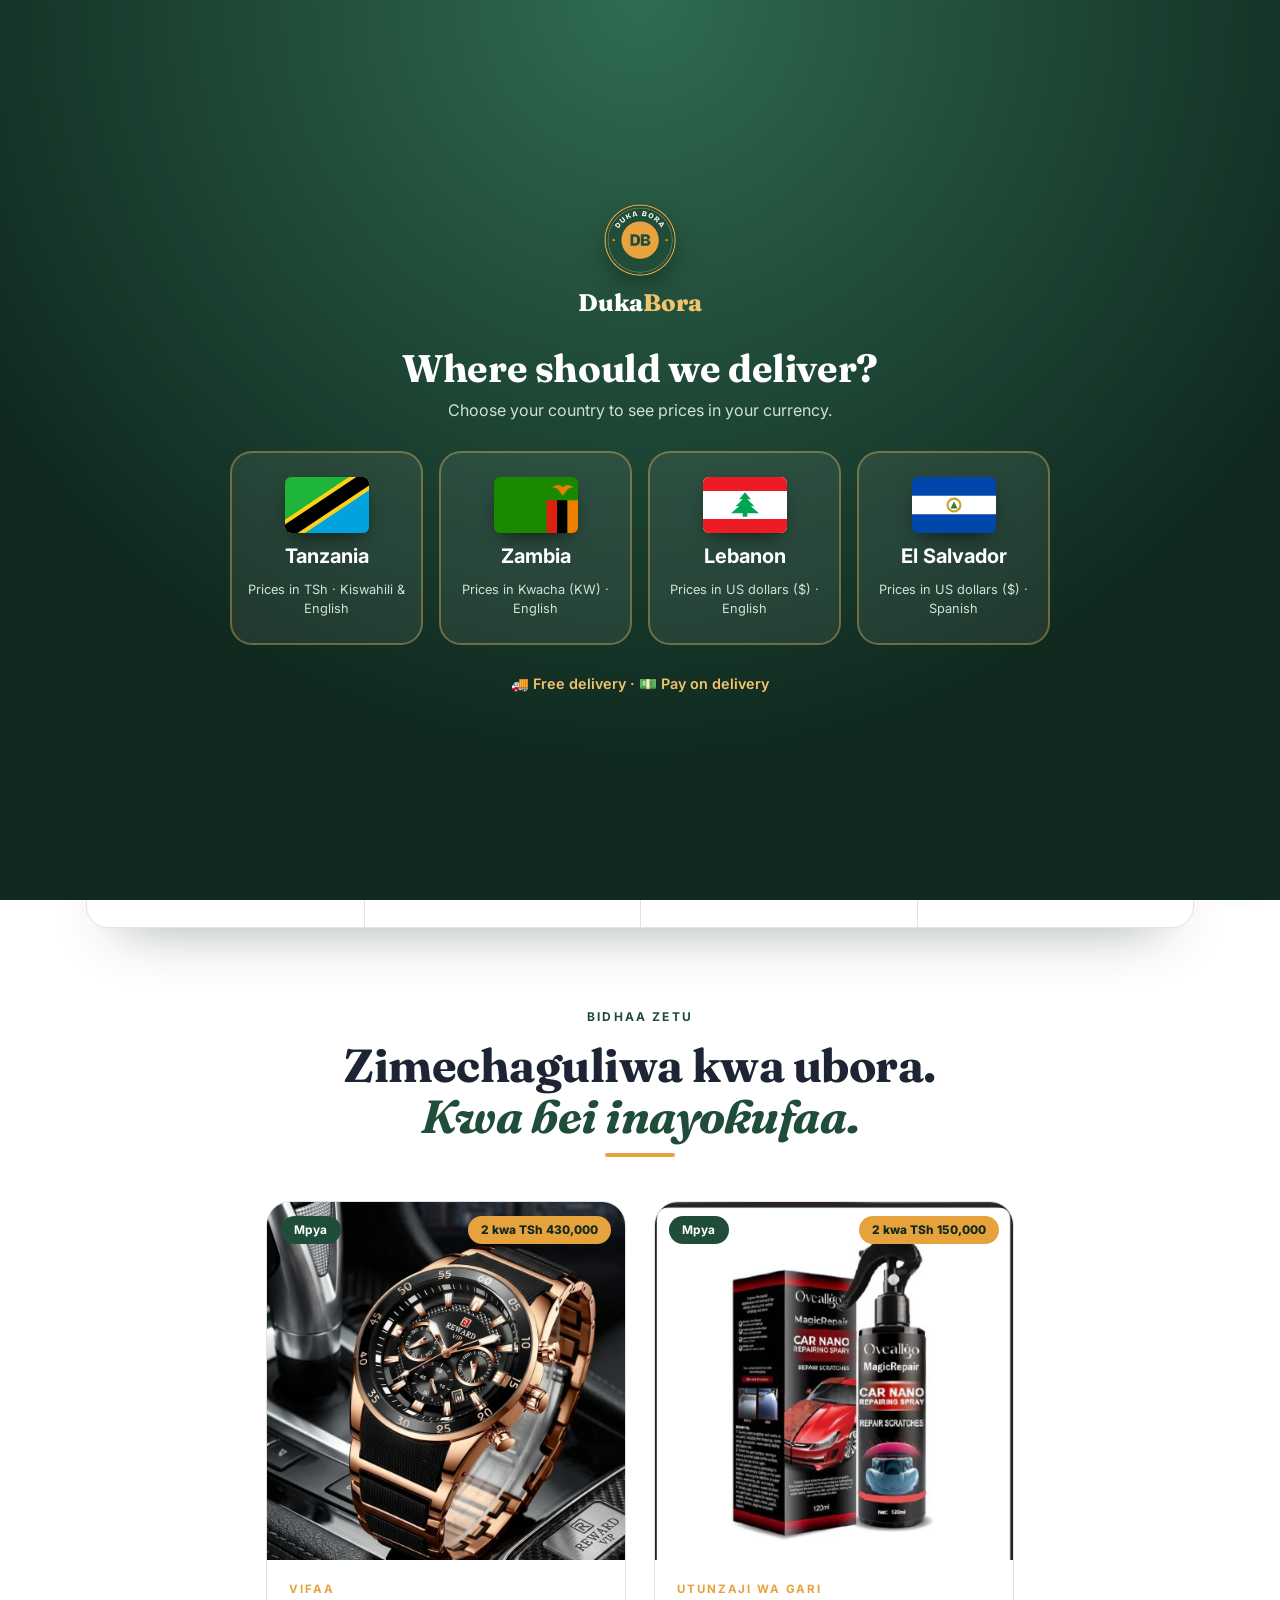
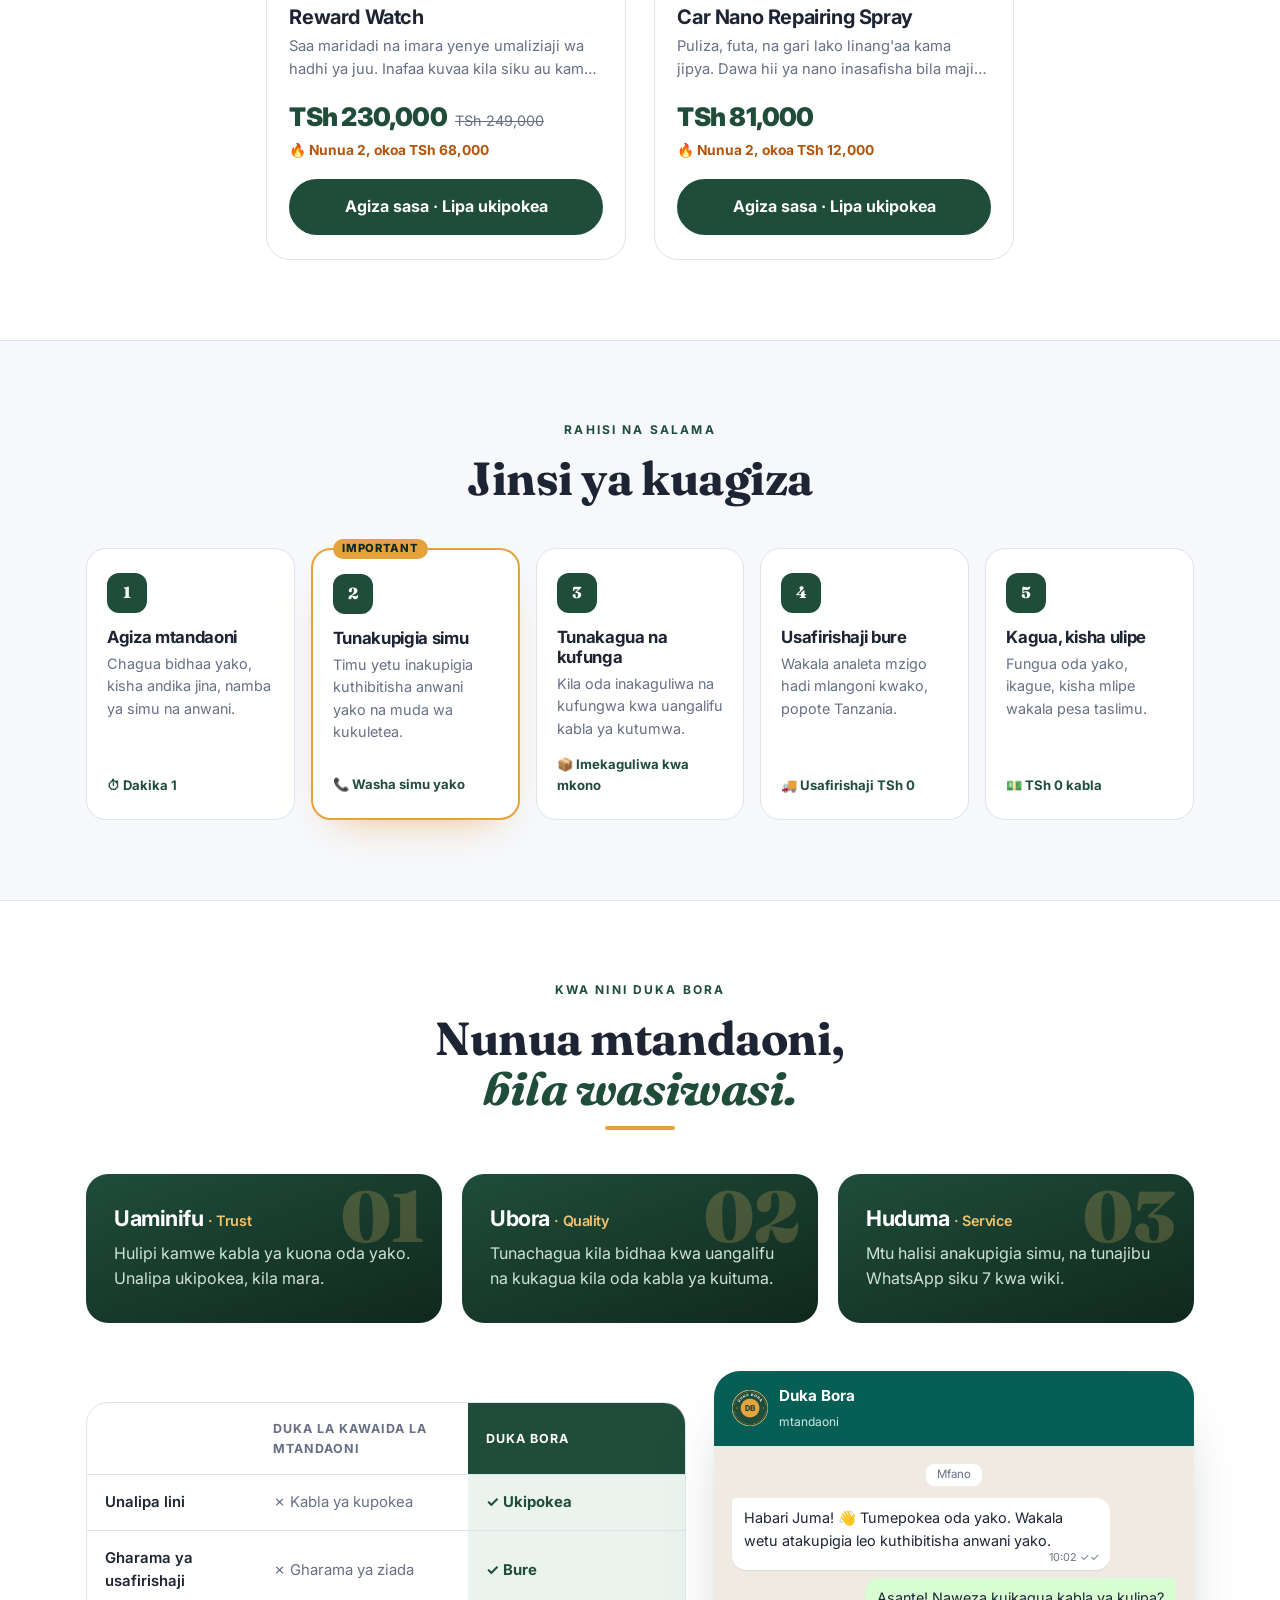
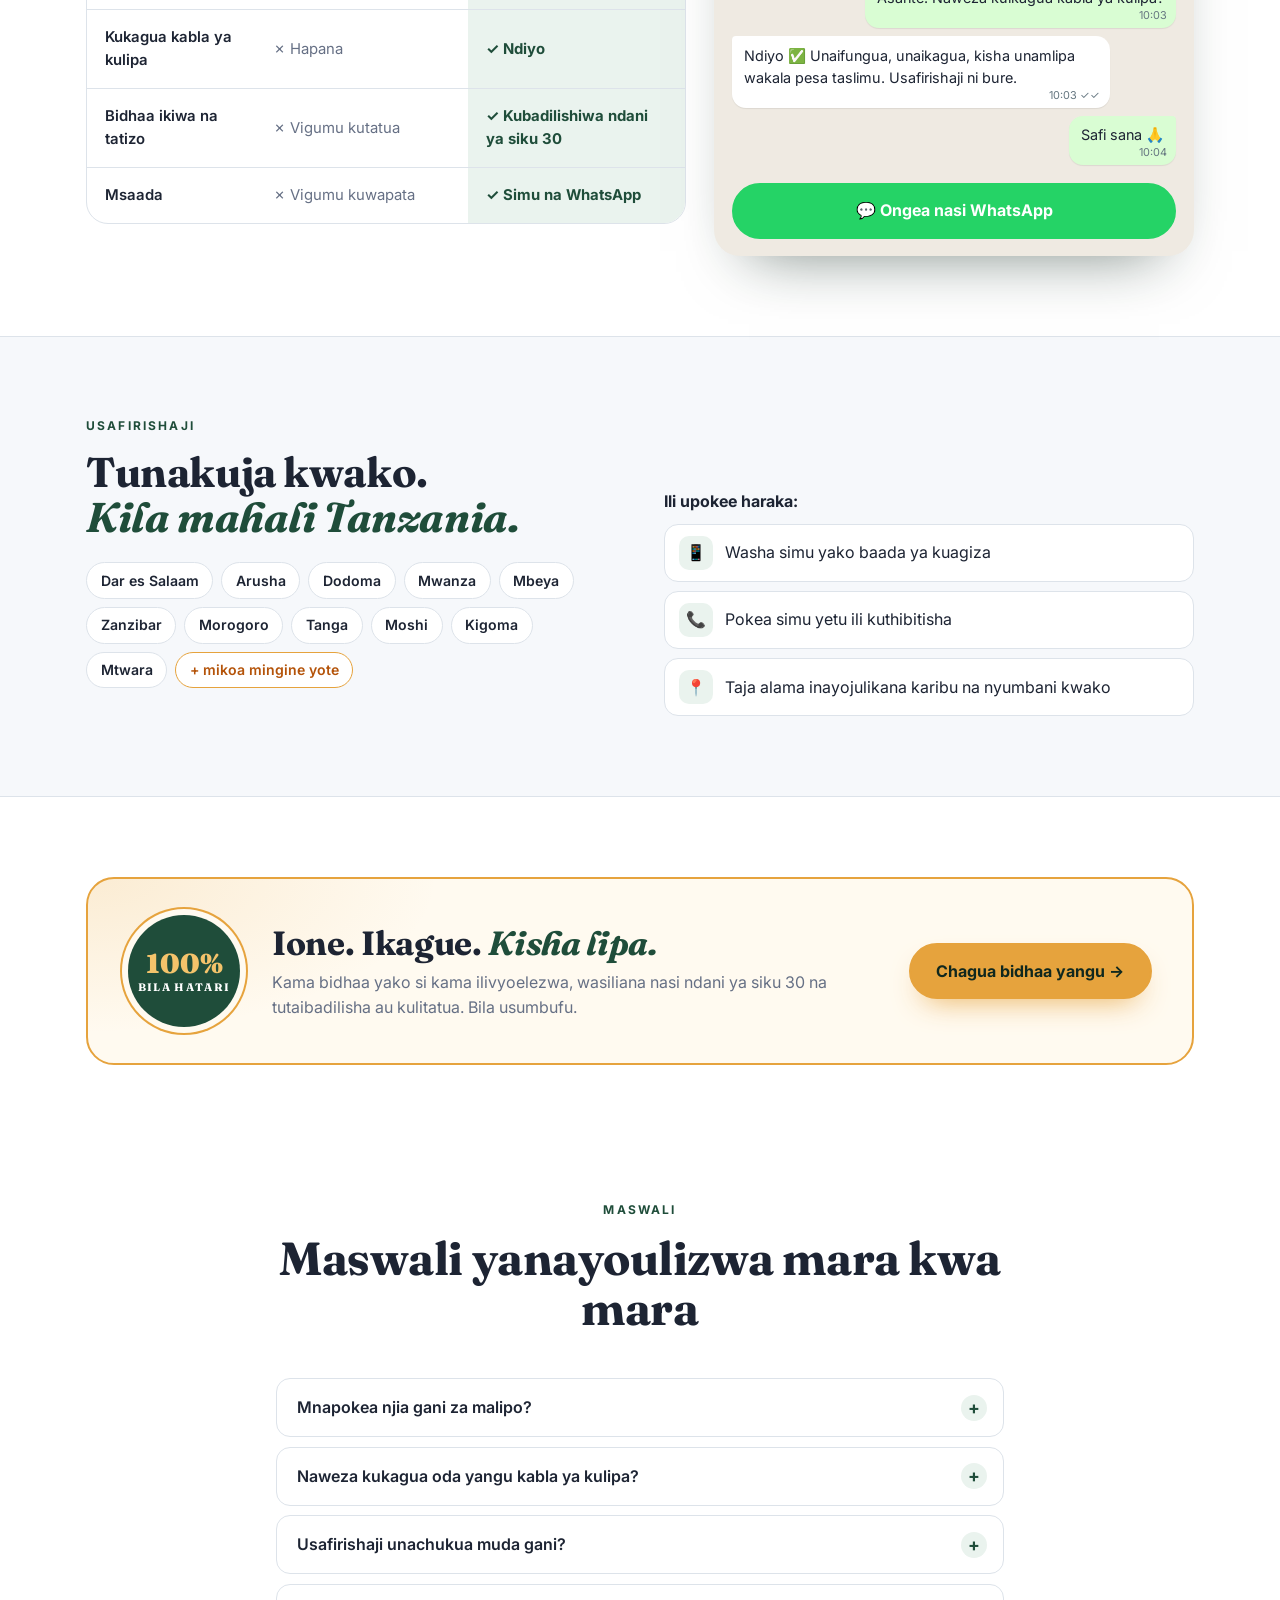
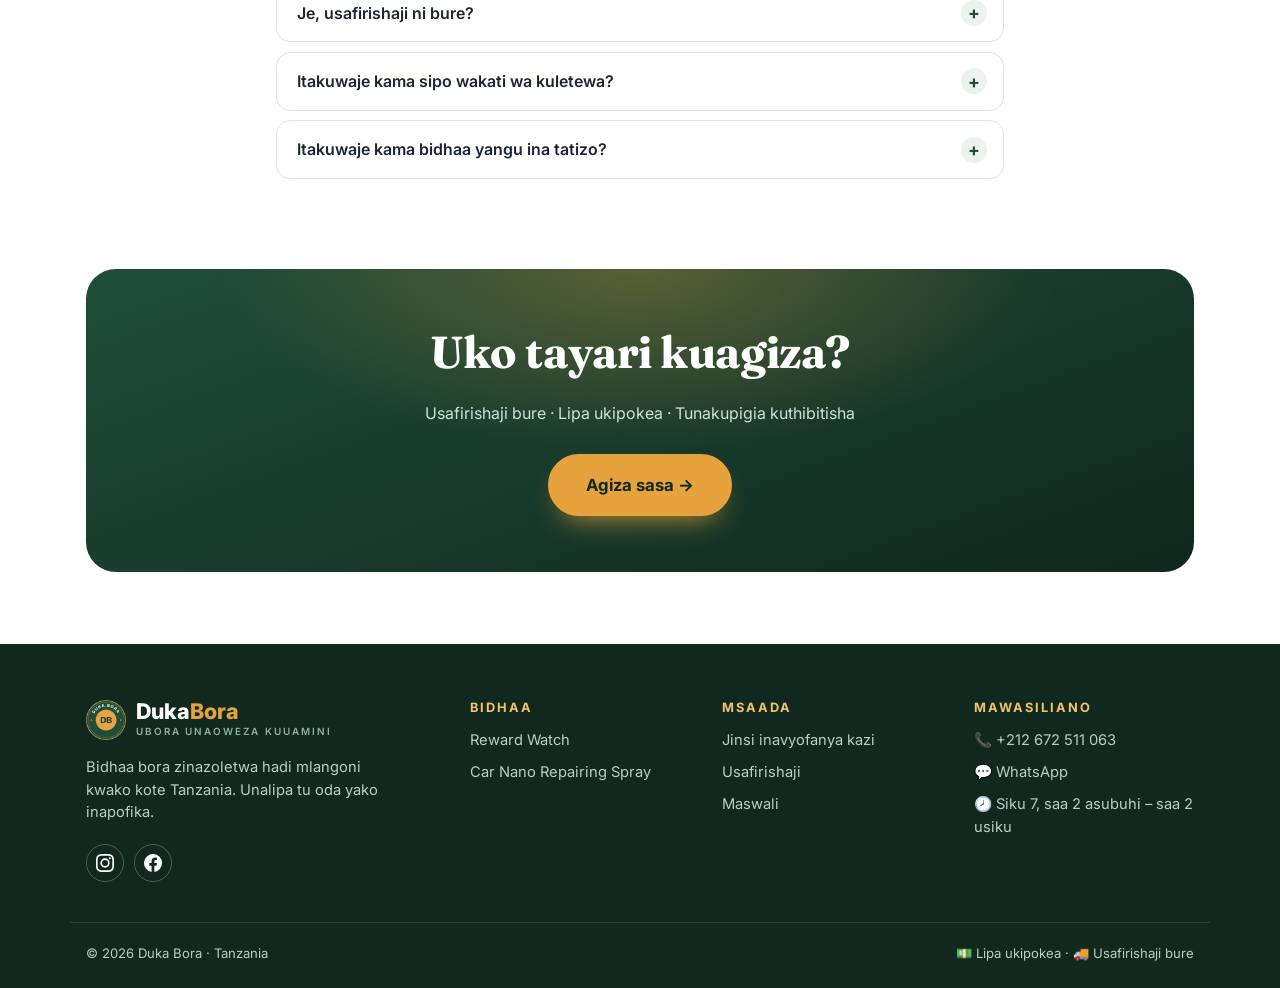
==== commit 6c46b41f: "Country bar removed from the top of every page (home, product, thank-you) Co-Authored-By: Claude Opu" ====
--- a/index.html
+++ b/index.html
@@ -54,9 +54,6 @@
   </div>
 
   <!-- Country choice (Tanzania / Zambia / Lebanon / El Salvador), filled by js/common.js -->
-  <div class="country-bar">
-    <div class="wrap country-bar__inner"><span>Choose your country:</span><div class="lang" data-country-switch></div></div>
-  </div>
 
   <!-- Scrolling trust bar (the list is repeated so the loop has no gap) -->
   <div class="ticker" aria-label="Why order from us">
@@ -68,7 +65,7 @@
 
   <header class="top h-top">
     <div class="wrap h-top__inner">
-      <a href="index.html" class="brand" aria-label="Duka Bora home">
+      <a href="./" class="brand" aria-label="Duka Bora home">
         <img src="images/logo/logo.png" alt="" onerror="this.remove()" />
         <span>
           <strong>Duka<em>Bora</em></strong>
@@ -500,7 +497,7 @@
   <footer class="h-foot">
     <div class="wrap h-foot__grid">
       <div class="h-foot__brand">
-        <a href="index.html" class="brand">
+        <a href="./" class="brand">
           <img src="images/logo/logo.png" alt="" onerror="this.remove()" />
           <span><strong>Duka<em>Bora</em></strong><small>Quality you can trust</small></span>
         </a>
--- a/css/product.css
+++ b/css/product.css
@@ -217,7 +217,8 @@
 .input { display: flex; align-items: center; gap: .6rem; padding: 0 1rem; border: 2px solid var(--blue-line); border-radius: 14px; background: var(--bg); transition: border-color .2s, background .2s; }
 .input:focus-within { border-color: var(--blue); background: #fff; }
 .input span { font-size: 1rem; opacity: .8; }
-.input input { flex: 1; min-width: 0; padding: .95rem 0; border: 0; background: none; font: inherit; font-size: 1rem; color: var(--ink); outline: none; }
+.input input, .input select { flex: 1; min-width: 0; padding: .95rem 0; border: 0; background: none; font: inherit; font-size: 1rem; color: var(--ink); outline: none; }
+.input select { cursor: pointer; }
 .hint { display: block; margin-top: .35rem; font-size: .8rem; color: var(--muted); }
 .error { display: block; font-size: .8rem; color: var(--danger); }
 .error:empty { display: none; }
@@ -503,6 +504,147 @@
 .size-guide img { display: block; width: 100%; max-width: 420px; margin: 0 auto; border-radius: 10px; }
 
 /* ==========================================================
+   Extra landing blocks (js/landing.js): problem / solution, benefits,
+   3 steps, specifications. Shown only for products that have them.
+   ========================================================== */
+.ps { display: grid; grid-template-columns: 1fr 1fr; gap: 1.25rem; padding-top: 3rem; padding-bottom: 1rem; }
+.ps__card { padding: 2rem 1.75rem; border-radius: var(--radius); border: 1px solid var(--line); background: #fff; }
+.ps__card h2 { font-size: clamp(1.4rem, 2.6vw, 1.85rem); margin-bottom: .6rem; }
+.ps__card p:not(.label) { color: var(--muted); font-size: 1.05rem; }
+.ps__card--problem .label { color: var(--danger); }
+.ps__card--solution { background: linear-gradient(160deg, var(--accent), var(--accent-2)); border-color: transparent; color: #fff; }
+.ps__card--solution .label { color: rgba(255, 255, 255, .75); }
+.ps__card--solution p:not(.label) { color: rgba(255, 255, 255, .88); }
+.ps__card--solution .btn { margin-top: .5rem; }
+.benefits { padding-top: 2.5rem; padding-bottom: 2.5rem; }
+.benefits__grid { display: grid; grid-template-columns: repeat(4, 1fr); gap: 1rem; }
+.benefits article { padding: 1.5rem 1.25rem; border-radius: var(--radius); background: #fff; border: 1px solid var(--line); text-align: center; transition: transform .2s, box-shadow .2s; }
+.benefits article:hover { transform: translateY(-3px); box-shadow: 0 16px 32px -22px rgba(29, 36, 51, .5); }
+.benefits__icon { display: grid; place-items: center; width: 56px; height: 56px; margin: 0 auto .9rem; border-radius: 50%; background: var(--accent-soft); font-size: 1.6rem; }
+.benefits h3 { font-size: 1.05rem; color: var(--accent); margin-bottom: .35rem; }
+.benefits p { margin: 0; color: var(--muted); font-size: .92rem; }
+.steps3 { padding-top: 3rem; padding-bottom: 2rem; border-top: 1px solid var(--line); text-align: center; }
+.steps3 h2 { font-size: clamp(1.5rem, 3vw, 2rem); color: var(--accent); }
+.steps3 ol { display: grid; grid-template-columns: repeat(3, 1fr); gap: 1rem; margin: 1.5rem 0 0; padding: 0; list-style: none; }
+.steps3 li { padding: 1.75rem 1.25rem; border-radius: var(--radius); background: var(--accent-soft); }
+.steps3 li span { display: grid; place-items: center; width: 44px; height: 44px; margin: 0 auto .8rem; border-radius: 50%; background: var(--accent); color: #fff; font-weight: 800; font-size: 1.1rem; }
+.steps3 h3 { font-size: 1.05rem; margin-bottom: .3rem; }
+.steps3 p { margin: 0; color: var(--muted); font-size: .95rem; }
+.specs { max-width: 760px; padding-top: 2.5rem; padding-bottom: 2rem; }
+.specs dl { margin: 0; border-radius: var(--radius); overflow: hidden; border: 1px solid var(--line); background: #fff; }
+.specs dl div { display: grid; grid-template-columns: 40% 1fr; gap: 1rem; padding: .85rem 1.25rem; border-bottom: 1px solid var(--line); }
+.specs dl div:last-child { border-bottom: 0; }
+.specs dl div:nth-child(odd) { background: var(--bg); }
+.specs dt { font-weight: 700; }
+.specs dd { margin: 0; color: var(--muted); }
+/* layout: "story" — one long centred column (js/landing.js) */
+body.layout-story { background: #fff; }
+.buy__after { margin-top: 1.25rem; }
+.buy__after .buy__desc { margin-bottom: 1rem; }
+/* Big "order" button that follows the visitor (hidden while the form is on screen) */
+body.layout-story .sticky { min-height: 58px; font-size: 1.12rem; font-weight: 800; border-radius: 16px; animation: sticky-pulse 2.2s ease-in-out infinite; }
+@keyframes sticky-pulse {
+  0%, 100% { box-shadow: 0 10px 30px -8px rgba(0, 0, 0, .35), 0 0 0 0 rgba(77, 163, 255, .6); }
+  50% { box-shadow: 0 10px 30px -8px rgba(0, 0, 0, .35), 0 0 0 12px rgba(77, 163, 255, 0); }
+}
+@media (min-width: 601px) {
+  body.layout-story .sticky { display: flex; justify-content: center; align-items: center; position: fixed; left: auto; right: 24px; bottom: 24px; width: 380px; z-index: 20; transform: translateY(160%); transition: transform .3s; }
+  body.layout-story .sticky.is-visible { transform: none; }
+}
+@media (prefers-reduced-motion: reduce) { body.layout-story .sticky { animation: none; } }
+.story { max-width: 680px; padding-top: 2rem; padding-bottom: 2.5rem; text-align: center; }
+.story > p, .story .st-warn p { color: #3d4555; font-size: 1.05rem; line-height: 1.65; margin: 0 auto 1.25rem; }
+.story strong { color: var(--ink); }
+.st-h { margin: 2.25rem 0 .9rem; font-family: "Inter", system-ui, sans-serif; font-weight: 900; font-size: clamp(1.45rem, 5vw, 1.9rem); line-height: 1.15; letter-spacing: -.01em; text-transform: uppercase; color: var(--ink); }
+.st-h--big { margin-top: .5rem; font-size: clamp(1.75rem, 6.4vw, 2.5rem); color: var(--accent); }
+.st-lead { font-size: 1.15rem !important; font-weight: 700; color: var(--accent-2) !important; }
+.st-img { margin: 1.75rem 0 0; border-radius: 18px; overflow: hidden; box-shadow: 0 20px 40px -26px rgba(29, 36, 51, .55); }
+.st-img img, .st-img video { width: 100%; display: block; }
+.st-list { margin: 0 0 1.25rem; padding: 0; list-style: none; text-align: left; display: grid; gap: .8rem; }
+.st-list li { position: relative; padding-left: 1.9rem; color: #3d4555; font-size: 1rem; line-height: 1.55; }
+.st-list li::before { content: "✓"; position: absolute; left: 0; top: 0; display: grid; place-items: center; width: 1.35rem; height: 1.35rem; border-radius: 50%; background: var(--accent); color: #fff; font-size: .8rem; font-weight: 900; }
+.st-steps { margin: 0 0 1.25rem; padding: 0; list-style: none; counter-reset: st; text-align: left; display: grid; gap: .75rem; }
+.st-steps li { counter-increment: st; position: relative; padding: 1rem 1rem 1rem 3.4rem; border-radius: 14px; background: var(--accent-soft); color: #3d4555; }
+.st-steps li::before { content: counter(st); position: absolute; left: 1rem; top: 50%; transform: translateY(-50%); display: grid; place-items: center; width: 1.8rem; height: 1.8rem; border-radius: 50%; background: var(--accent); color: #fff; font-weight: 800; }
+.st-steps strong { display: block; }
+.st-warn { margin-top: 2rem; padding: .25rem 1.25rem 1rem; border-radius: 16px; background: #fff8e6; border: 1px solid #f3d27a; }
+.st-warn .st-h { margin-top: 1rem; color: #b45309; }
+.st-warn p { color: #6b5323 !important; font-size: .98rem !important; }
+.st-specs { margin: 0 0 1rem; text-align: left; border-radius: 14px; overflow: hidden; border: 1px solid var(--line); background: #fff; }
+.st-specs div { display: grid; grid-template-columns: 45% 1fr; gap: .75rem; padding: .7rem 1rem; border-bottom: 1px solid var(--line); }
+.st-specs div:last-child { border-bottom: 0; }
+.st-specs dt { font-weight: 700; }
+.st-specs dd { margin: 0; color: var(--muted); }
+.story .btn--big { margin-top: 2rem; }
+
+/* layout: "ritual" — violet, cards, accordions, lavender bands (js/landing.js) */
+body.layout-ritual { --accent: #7a2be0; --accent-2: #8f4be8; --accent-soft: #f2e9fc; --gold: #7a2be0; --gold-2: #e9dcf5; background: #fff; }
+body.layout-ritual .btn, body.layout-ritual .sticky { background: var(--accent); border-color: var(--accent); color: #fff; }
+body.layout-ritual .gallery__thumbs { display: none; }
+body.layout-ritual .buy__cat { color: var(--accent); font-weight: 700; letter-spacing: .14em; text-transform: uppercase; }
+body.layout-ritual h1, .rt-band h2, .rt-compare h2, body.layout-ritual .faq h2 { font-family: "Inter", system-ui, sans-serif; font-weight: 800; letter-spacing: -.03em; }
+.rt-features { display: grid; grid-template-columns: 1fr 1fr; gap: .6rem; margin: 1rem 0; padding: 0; list-style: none; }
+.rt-features li { display: grid; align-content: start; gap: .3rem; padding: .8rem; border: 1px solid #e7e3ee; border-radius: 14px; background: #fff; }
+.rt-features span { display: grid; place-items: center; width: 30px; height: 30px; border-radius: 50%; background: var(--gold-2); color: var(--accent); font-size: .78rem; font-weight: 800; }
+.rt-features strong { font-size: .92rem; line-height: 1.25; }
+.rt-features small { color: var(--muted); font-size: .8rem; line-height: 1.35; }
+.layout-ritual .eta { padding: 1rem .5rem; border: 1px solid #e7e3ee; border-radius: 14px; }
+.layout-ritual .eta::before { top: 35px; }
+.rt-info { max-width: 720px; padding-top: 1.5rem; padding-bottom: 2.5rem; }
+.rt-acc { border-bottom: 1px solid #e4e4e7; padding: 1rem 0; }
+.rt-acc:first-child { border-top: 1px solid #e4e4e7; }
+.rt-acc summary { display: flex; justify-content: space-between; align-items: center; font-weight: 700; cursor: pointer; list-style: none; }
+.rt-acc summary::-webkit-details-marker { display: none; }
+.rt-acc summary::after { content: "+"; font-size: 1.35rem; font-weight: 500; line-height: 1; }
+.rt-acc[open] summary::after { content: "−"; }
+.rt-acc p, .rt-acc li { color: #52525b; line-height: 1.65; }
+.rt-acc p { margin: .8rem 0 0; }
+.rt-acc ul { margin: .6rem 0 0; padding-left: 1.2rem; display: grid; gap: .45rem; }
+.rt-acc h3 { margin: 1.5rem 0 0; font-size: 1.45rem; font-weight: 800; letter-spacing: -.02em; }
+.rt-band { background: #e9dcf5; padding: 3rem 0; text-align: center; }
+.rt-band .wrap { max-width: 720px; }
+.rt-eye { margin: 0 0 .5rem; color: var(--accent); font-size: .78rem; font-weight: 700; letter-spacing: .16em; text-transform: uppercase; }
+.rt-band h2, .rt-compare h2 { margin: 0 0 .75rem; font-size: clamp(1.6rem, 6vw, 2.2rem); line-height: 1.1; color: #18181b; }
+.rt-sub { margin: 0 auto 1.5rem; color: #52525b; font-size: 1.05rem; line-height: 1.55; }
+.rt-band img { display: block; width: 100%; margin-top: 1rem; border-radius: 20px; }
+.rt-video { max-width: 720px; padding-top: 3rem; text-align: center; }
+.rt-video h2 { margin: 0 0 1rem; font-family: "Inter", system-ui, sans-serif; font-size: clamp(1.6rem, 6vw, 2.2rem); font-weight: 800; letter-spacing: -.03em; color: #2a1147; }
+.rt-video video { display: block; width: 100%; border-radius: 20px; background: #f8f1ec; box-shadow: 0 24px 40px -26px rgba(42, 17, 71, .55); }
+.rt-compare { max-width: 720px; padding-top: 3rem; padding-bottom: 3rem; text-align: center; }
+.rt-compare table { width: 100%; margin-top: 1.25rem; border-collapse: separate; border-spacing: 0; border: 1px solid #e4e4e7; border-radius: 18px; overflow: hidden; font-size: .85rem; }
+.rt-compare th { padding: 1rem .5rem; background: #111; color: #fff; font-weight: 700; }
+.rt-compare td { padding: 1rem .5rem; border-top: 1px solid #e4e4e7; color: #a1a1aa; }
+.rt-compare td:first-child { text-align: left; padding-left: .75rem; color: #18181b; width: 50%; }
+.rt-compare td.rt-yes { background: #e9dcf5; color: var(--accent); font-size: 1.25rem; font-weight: 800; }
+.rt-cards article { margin-top: .9rem; padding: 1.5rem; border-radius: 18px; background: #fff; text-align: left; }
+.rt-cards small { color: var(--accent); font-weight: 700; }
+.rt-cards h3 { margin: 1rem 0 .3rem; font-family: "Inter", system-ui, sans-serif; font-size: 1.2rem; font-weight: 700; }
+.rt-cards p { margin: 0; color: #52525b; }
+.rt-cards + .closing { margin-top: 2.5rem; }
+
+/* Delivery timeline under the perks (products with "timeline") */
+.eta { display: grid; grid-template-columns: repeat(3, 1fr); margin: 1rem 0 0; padding: 0; list-style: none; position: relative; }
+.eta::before { content: ""; position: absolute; top: 19px; left: 16%; right: 16%; height: 2px; background: repeating-linear-gradient(90deg, var(--accent) 0 6px, transparent 6px 11px); }
+.eta li { position: relative; display: grid; justify-items: center; gap: .15rem; text-align: center; }
+.eta span { display: grid; place-items: center; width: 40px; height: 40px; border-radius: 50%; background: var(--accent-soft); border: 2px solid var(--accent); font-size: 1.05rem; }
+.eta strong { font-size: .82rem; }
+.eta small { color: var(--muted); font-size: .78rem; }
+/* Big title banner, what's in the box, warning */
+.headline { padding-top: 3rem; text-align: center; }
+.headline h2 { font-size: clamp(1.7rem, 4.2vw, 2.6rem); color: var(--accent); line-height: 1.15; margin: 0 auto .6rem; max-width: 820px; }
+.headline p { color: var(--muted); font-size: 1.1rem; max-width: 640px; margin: 0 auto; }
+.inbox { max-width: 760px; padding-top: 2.5rem; }
+.inbox ul { margin: 0; padding: 1.25rem 1.5rem; list-style: none; display: grid; gap: .7rem; border-radius: var(--radius); background: #fff; border: 1px solid var(--line); font-weight: 600; }
+.warn { max-width: 760px; margin-top: 2rem; padding: 1.25rem 1.5rem; border-radius: var(--radius); background: #fff8e6; border: 1px solid #f3d27a; }
+.warn strong { display: block; margin-bottom: .35rem; color: #8a5a00; }
+.warn p { margin: 0; color: #6b5323; font-size: .95rem; }
+@media (max-width: 760px) {
+  .ps, .steps3 ol { grid-template-columns: 1fr; }
+  .benefits__grid { grid-template-columns: 1fr 1fr; gap: .75rem; }
+  .benefits article { padding: 1.25rem .9rem; }
+}
+
+/* ==========================================================
    Lebanon colours: red and white like the flag, cedar green
    instead of gold. <html data-country="lb"> is set by js/products.js.
    ========================================================== */
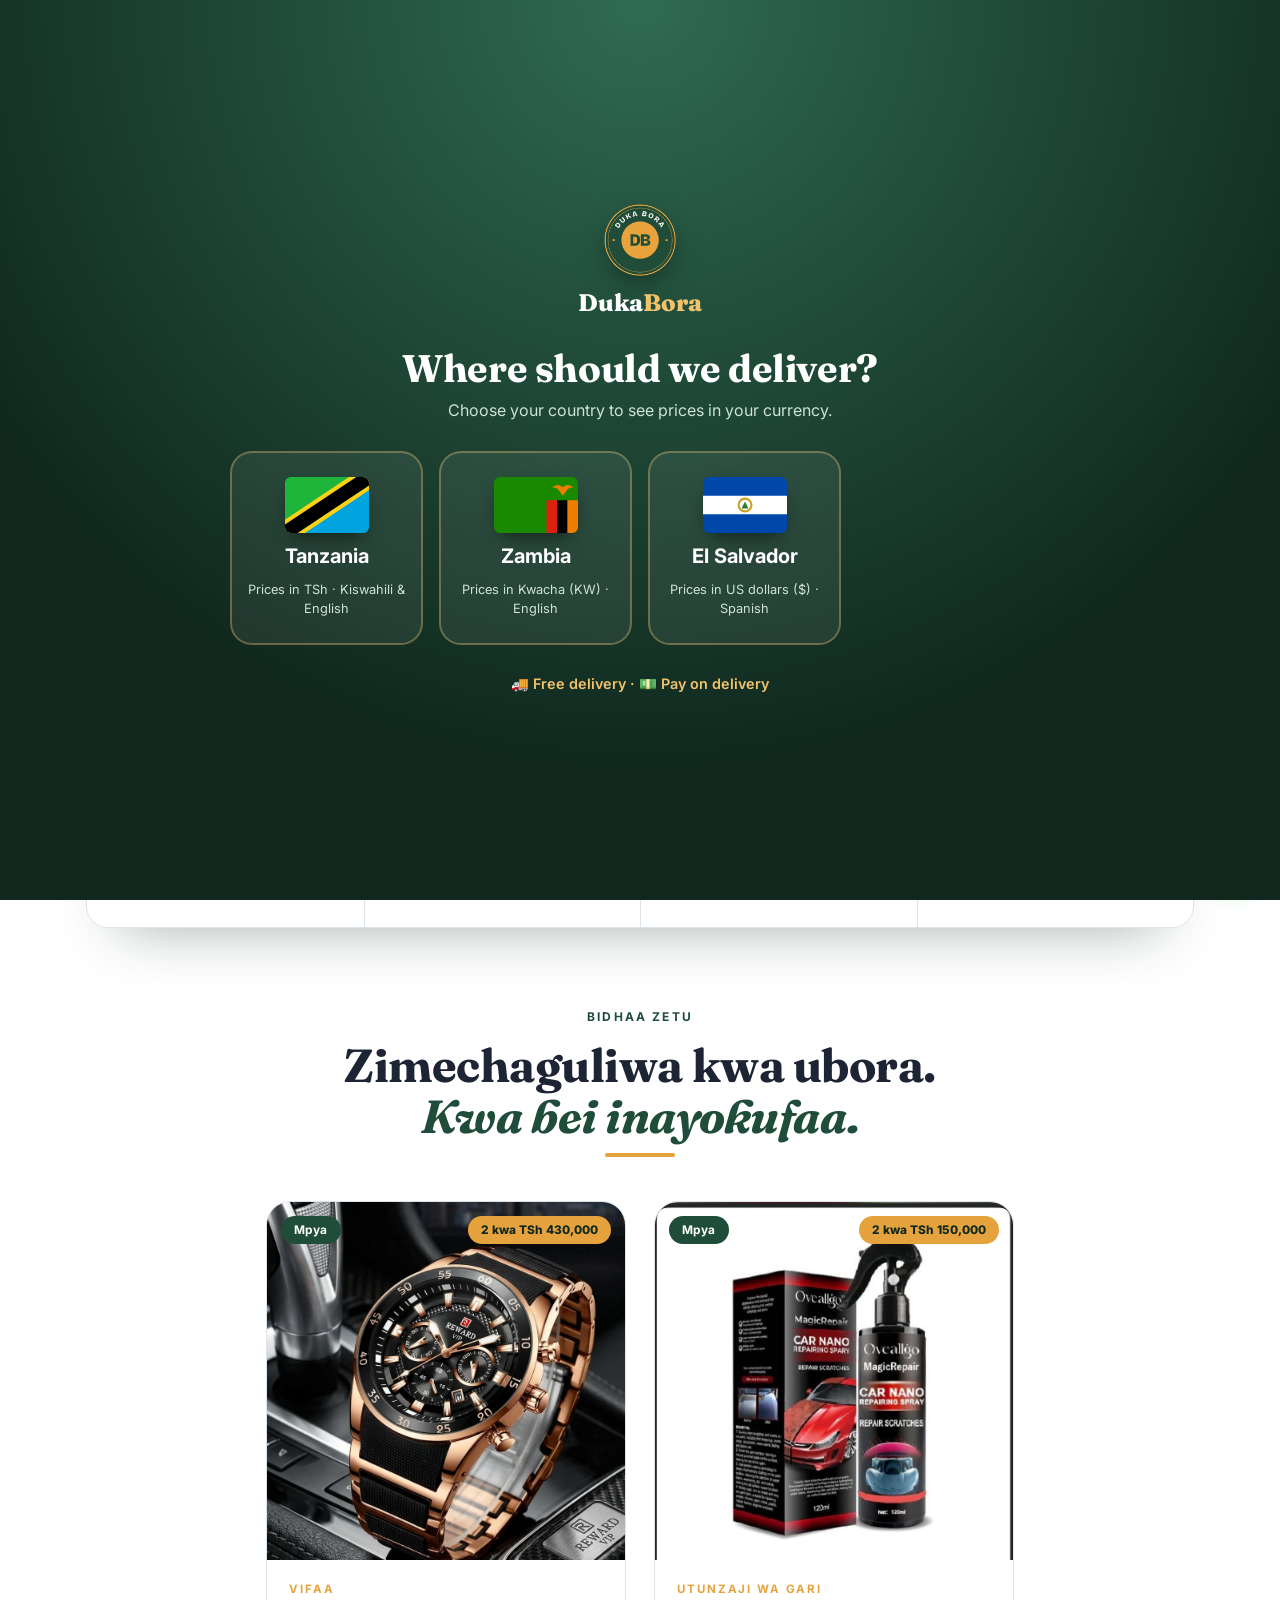
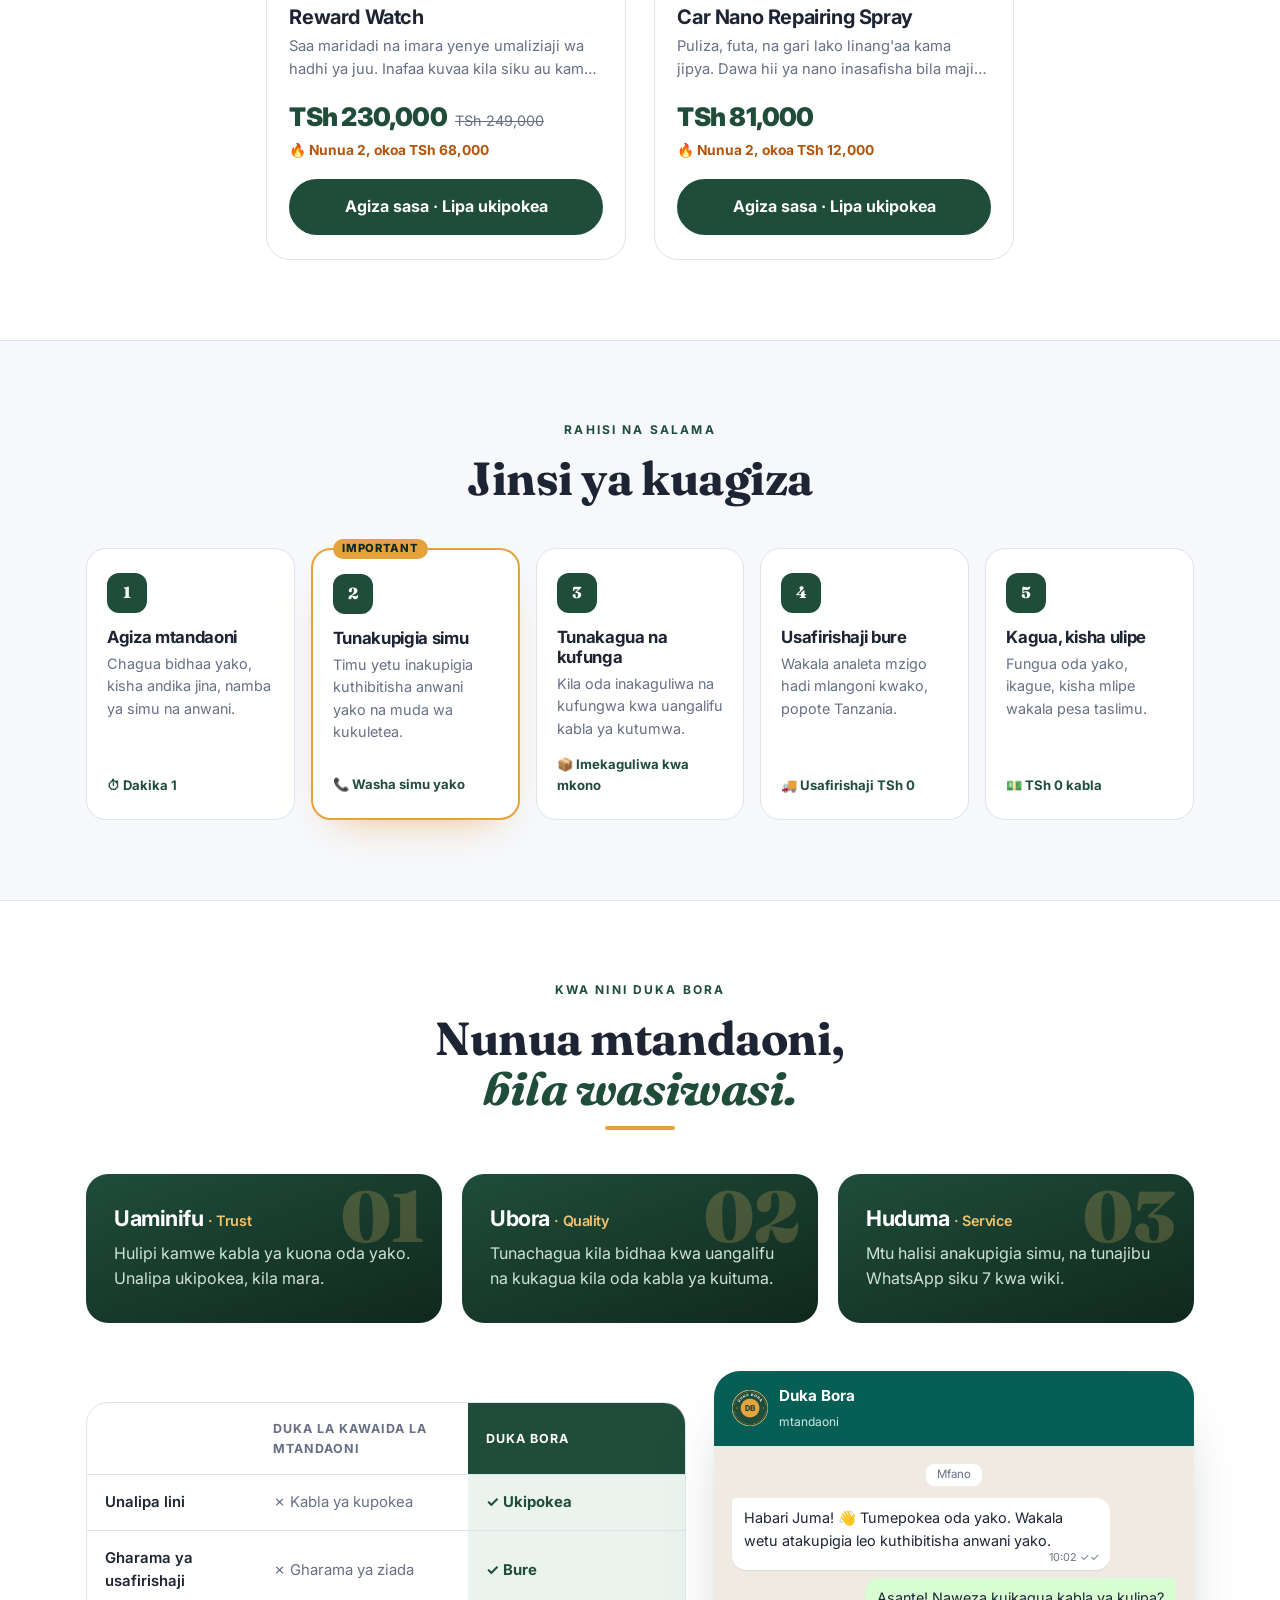
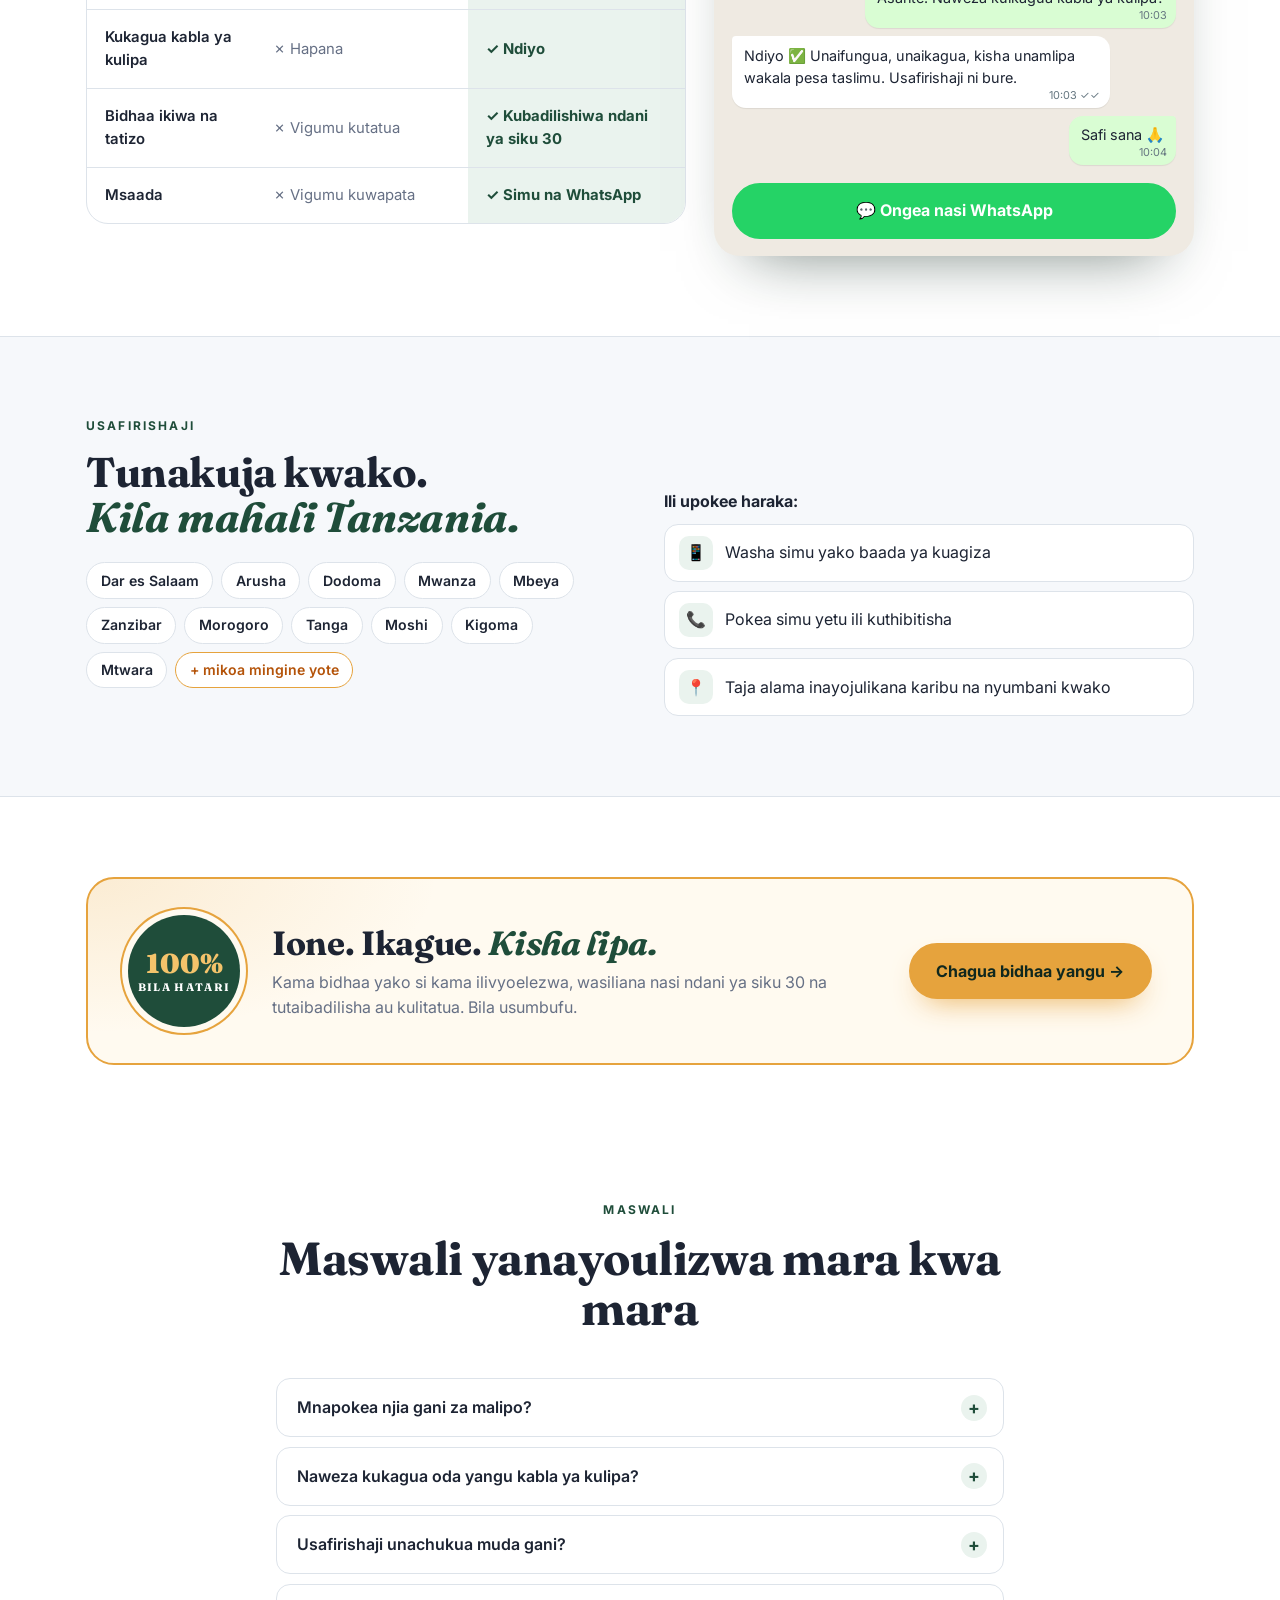
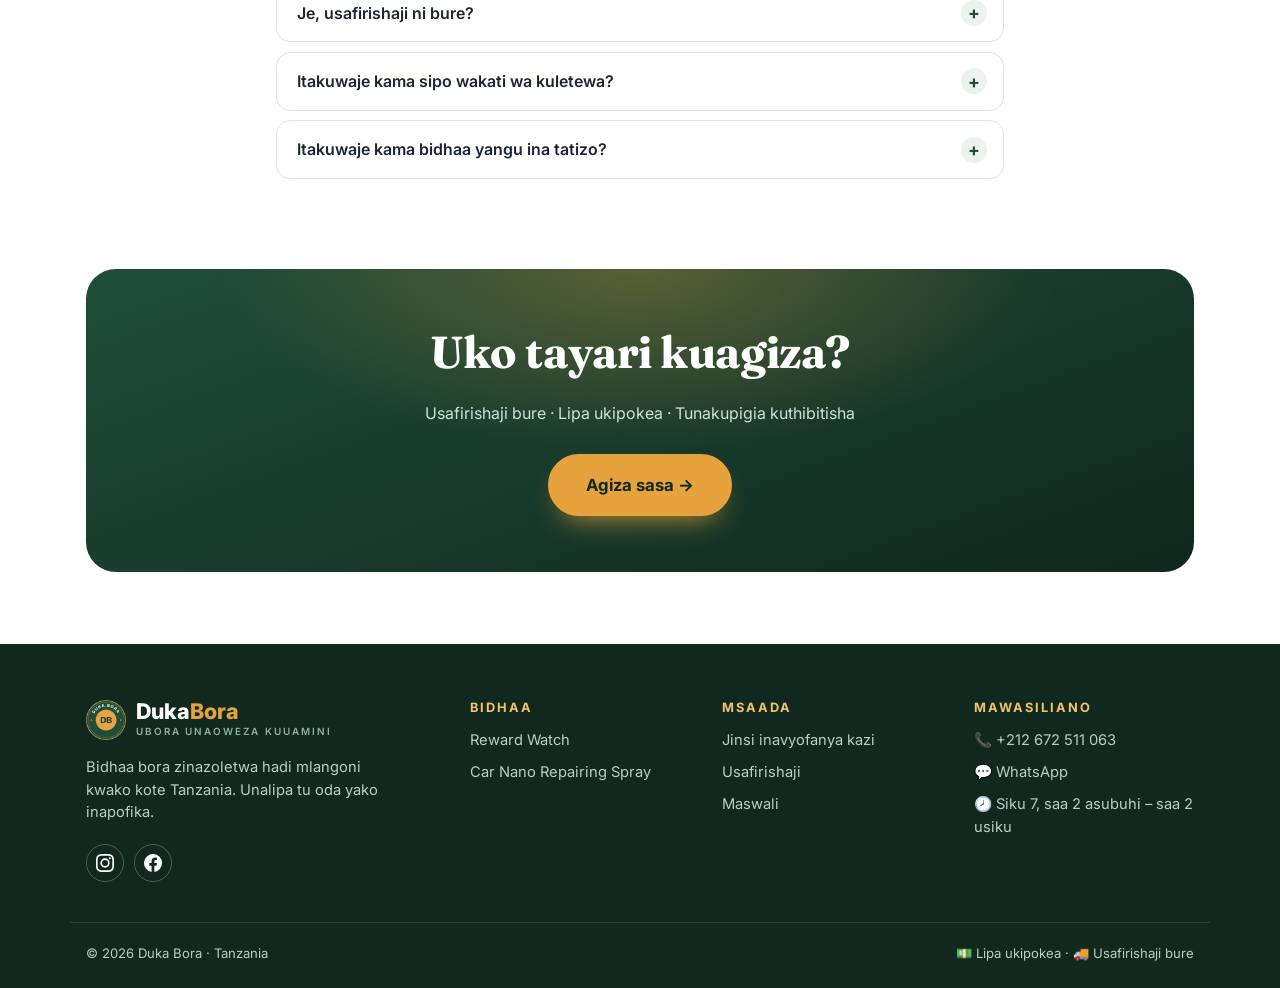
==== commit 7d0ac487: "Lebanon store closed: no Lebanon choice, ?country=lb opens the default store, Lebanon-only products " ====
--- a/index.html
+++ b/index.html
@@ -9,7 +9,7 @@
   <meta name="facebook-domain-verification" content="qilscr32sx6clvu4s4x3e5hyfcysfq" />
   <meta name="theme-color" content="#1f4d3a" />
   <!-- Lebanon and El Salvador have their own colours: set them before the page shows (same choice as js/products.js) -->
-  <script>try{var c=new URLSearchParams(location.search).get("country")||localStorage.getItem("dukabora_country");if(!c)c={"Asia/Beirut":"lb","America/El_Salvador":"sv"}[Intl.DateTimeFormat().resolvedOptions().timeZone];if(c==="lb"||c==="sv")document.documentElement.dataset.country=c}catch(e){}</script>
+  <script>try{var c=new URLSearchParams(location.search).get("country")||localStorage.getItem("dukabora_country");if(!c)c={"America/El_Salvador":"sv"}[Intl.DateTimeFormat().resolvedOptions().timeZone];if(c==="sv")document.documentElement.dataset.country=c}catch(e){}</script>
   <link rel="preconnect" href="https://fonts.googleapis.com" />
   <link rel="preconnect" href="https://fonts.gstatic.com" crossorigin />
   <link href="https://fonts.googleapis.com/css2?family=Fraunces:ital,opsz,wght@0,9..144,600..800;1,9..144,600..800&family=Inter:wght@400;500;600;700;800;900&display=swap" rel="stylesheet" />
@@ -37,11 +37,6 @@
           <svg class="gate__flag" viewBox="0 0 72 48" aria-hidden="true"><path fill="#198a00" d="M0 0h72v48H0z"/><path fill="#de2010" d="M45 20h9v28h-9z"/><path d="M54 20h9v28h-9z"/><path fill="#ef7d00" d="M63 20h9v28h-9zM50 9c3-3 7-3 9 0 2-3 6-3 9 0-3 0-5 1-6 3l-3 4-3-4c-1-2-3-3-6-3z"/></svg>
           <strong>Zambia</strong>
           <small>Prices in Kwacha (KW) · English</small>
-        </button>
-        <button type="button" class="gate__choice" data-set-country="lb">
-          <svg class="gate__flag" viewBox="0 0 72 48" aria-hidden="true"><path fill="#fff" d="M0 0h72v48H0z"/><path fill="#ed1c24" d="M0 0h72v12H0zM0 36h72v12H0z"/><path fill="#00a651" d="M36 13l-5 6h3l-6 6h3l-7 6h10v3h4v-3h10l-7-6h3l-6-6h3z"/></svg>
-          <strong>Lebanon</strong>
-          <small>Prices in US dollars ($) · English</small>
         </button>
         <button type="button" class="gate__choice" data-set-country="sv">
           <svg class="gate__flag" viewBox="0 0 72 48" aria-hidden="true"><path fill="#0047ab" d="M0 0h72v48H0z"/><path fill="#fff" d="M0 16h72v16H0z"/><circle cx="36" cy="24" r="5.5" fill="none" stroke="#c9a227" stroke-width="1.8"/><path fill="#2e7d32" d="M33 27l3-6 3 6z"/></svg>
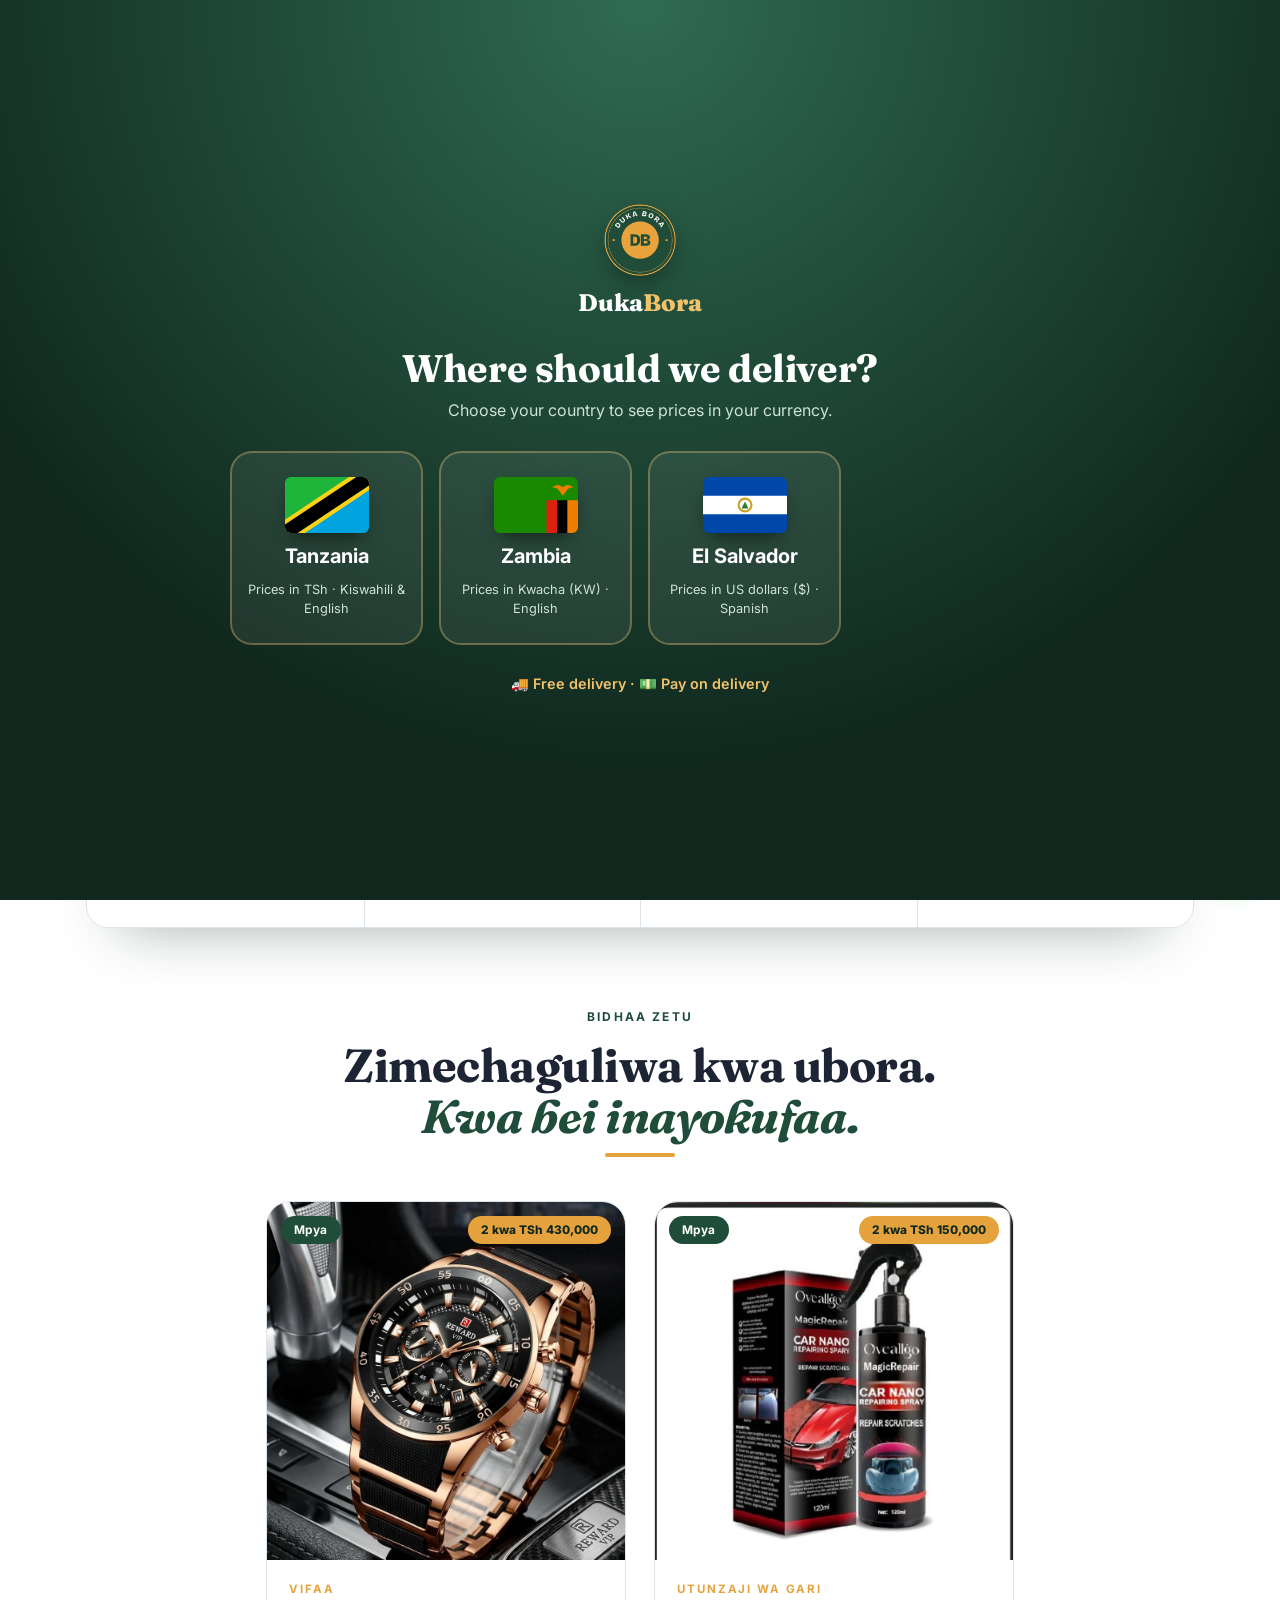
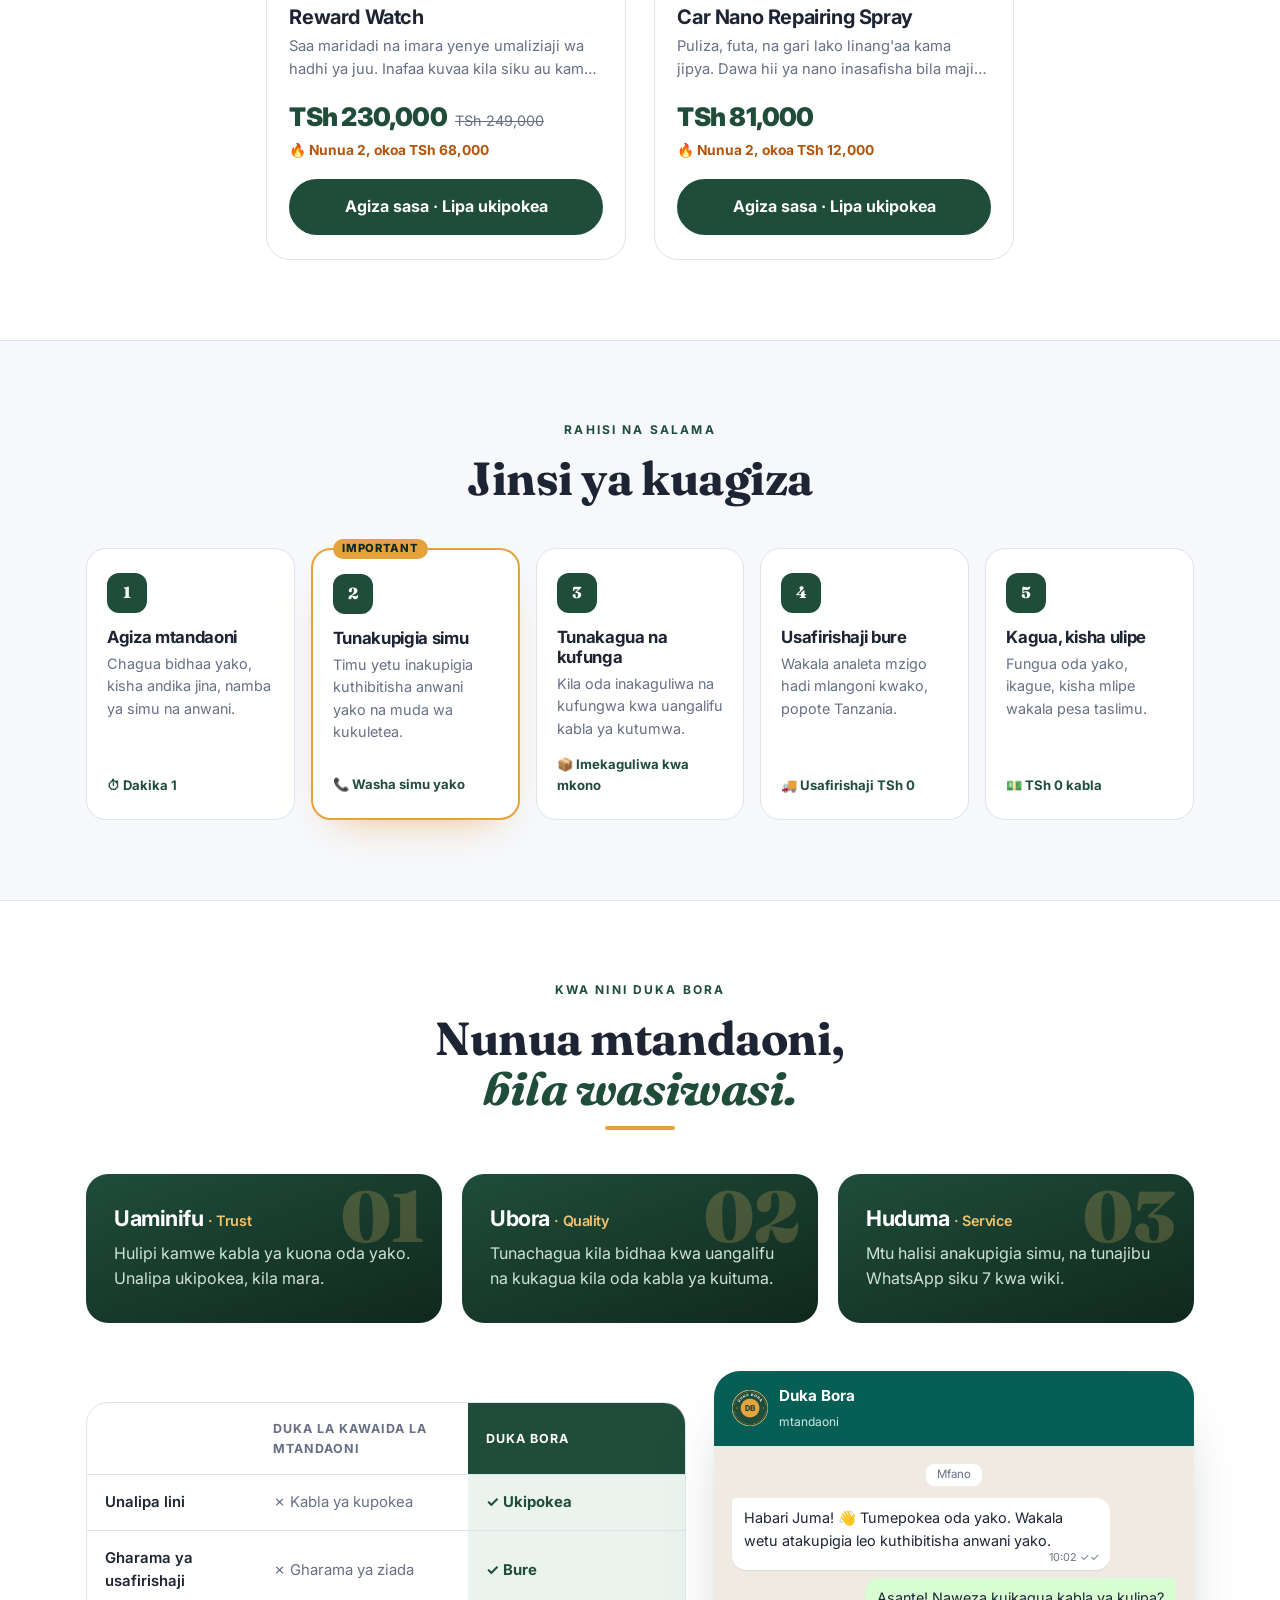
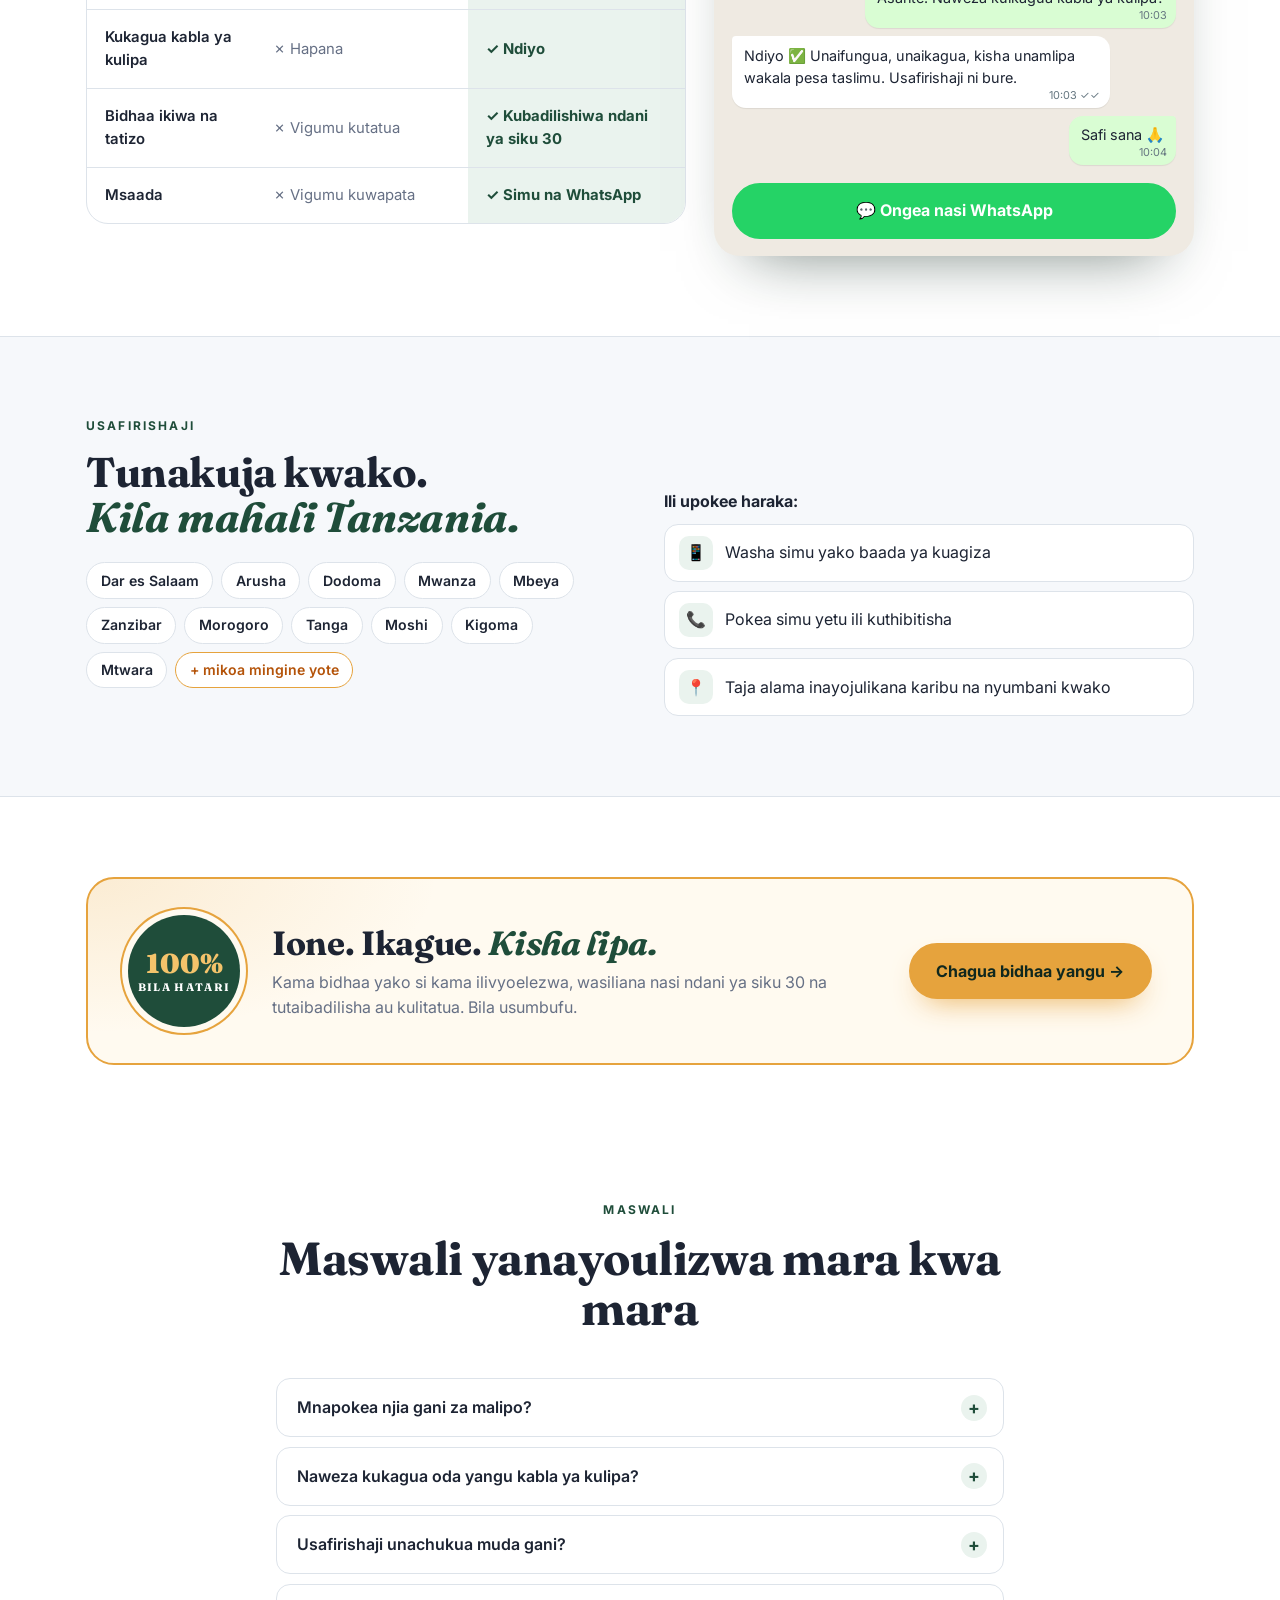
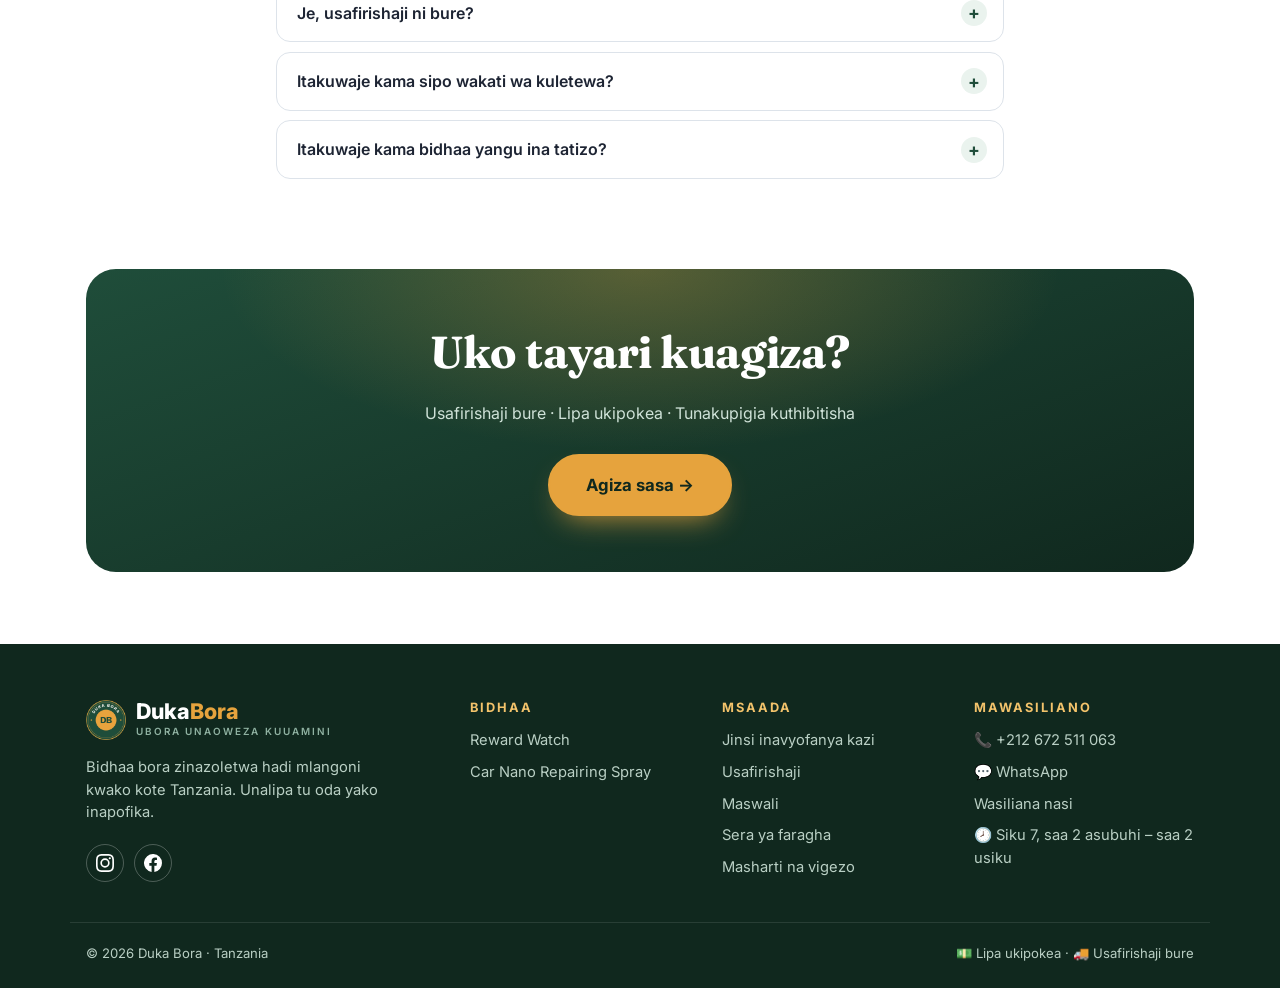
==== commit 3bf1ebb9: "Policies page (privacy, terms, contact) in English, Swahili and Spanish, linked in every footer; no " ====
--- a/index.html
+++ b/index.html
@@ -509,6 +509,8 @@
           <li><a href="#how">How it works</a></li>
           <li><a href="#delivery">Delivery</a></li>
           <li><a href="#faq">FAQ</a></li>
+          <li><a href="policies#privacy">Privacy policy</a></li>
+          <li><a href="policies#terms">Terms &amp; conditions</a></li>
         </ul>
       </div>
       <div>
@@ -516,6 +518,7 @@
         <ul>
           <li><a href="#" id="footerPhone"></a></li>
           <li><a href="#" id="footerWa" target="_blank" rel="noopener" hidden>💬 WhatsApp</a></li>
+          <li><a href="policies#contact">Contact us</a></li>
           <li>🕗 7 days, 8:00 – 20:00</li>
         </ul>
       </div>
--- a/css/product.css
+++ b/css/product.css
@@ -116,6 +116,9 @@
 .gallery { position: sticky; top: 16px; }
 .gallery__main { aspect-ratio: 3 / 4; border-radius: var(--radius); overflow: hidden; background: #fff; border: 1px solid var(--line); }
 .gallery__main img { width: 100%; height: 100%; object-fit: cover; }
+/* squarePhotos: true in products.js: whole photo, nothing cut off */
+body.gallery-square .gallery__main { aspect-ratio: 1 / 1; }
+body.gallery-square .gallery__main img { object-fit: contain; }
 .gallery__main.is-empty { display: grid; place-items: center; font-size: 6rem; }
 .gallery__stage { position: relative; }
 .gallery__arrow { position: absolute; top: 50%; transform: translateY(-50%); width: 42px; height: 42px; display: grid; place-items: center; padding: 0 0 4px; border: 0; border-radius: 50%; background: rgba(255, 255, 255, .9); color: #111; font-size: 1.9rem; line-height: 1; box-shadow: 0 4px 14px rgba(0, 0, 0, .25); cursor: pointer; }
@@ -265,6 +268,8 @@
 /* ---------- Footer ---------- */
 .foot { background: var(--accent); color: #dfeee6; font-size: .9rem; }
 .foot__inner { display: flex; justify-content: space-between; gap: 1rem; flex-wrap: wrap; padding-top: 1.5rem; padding-bottom: 1.5rem; }
+.foot__links { flex-basis: 100%; font-size: .82rem; opacity: .85; }
+.foot__links a:hover, .h-foot__bottom a:hover { text-decoration: underline; }
 
 /* ---------- Sticky order button (phones only) ---------- */
 .sticky { display: none; }
--- a/css/index.css
+++ b/css/index.css
@@ -258,6 +258,19 @@
   .h-guarantee .btn, .h-final .btn { width: 100%; }
   .h-final { padding: 2.75rem 1.25rem; }
   .h-foot__grid { padding-top: 2.75rem; }
+  /* Product cards on phones: all of them side by side in one row, small texts (user's choice) */
+  .h-grid { grid-template-columns: none; grid-auto-flow: column; grid-auto-columns: minmax(0, 1fr); gap: .45rem; }
+  .h-card { border-radius: 12px; }
+  .h-card__badge, .h-card__duo { top: 5px; padding: .12rem .4rem; font-size: .55rem; }
+  .h-card__badge { left: 5px; }
+  .h-card__duo { display: none; }
+  .h-card__body { padding: .5rem .45rem .6rem; }
+  .h-card__cat, .h-card__desc, .h-card__save { display: none; }
+  .h-card h3 { margin-bottom: .25rem; font-size: .78rem; line-height: 1.25; }
+  .h-card__price { flex-wrap: wrap; gap: 0 .3rem; }
+  .h-card__price strong { font-size: .95rem; }
+  .h-card__price s { font-size: .68rem; }
+  .h-card__btn { min-height: 0; margin-top: .5rem; padding: .5rem .2rem; font-size: .72rem; }
 }
 
 /* ---------- Title details in Fraunces: gold / green words in italic, big numbers ---------- */
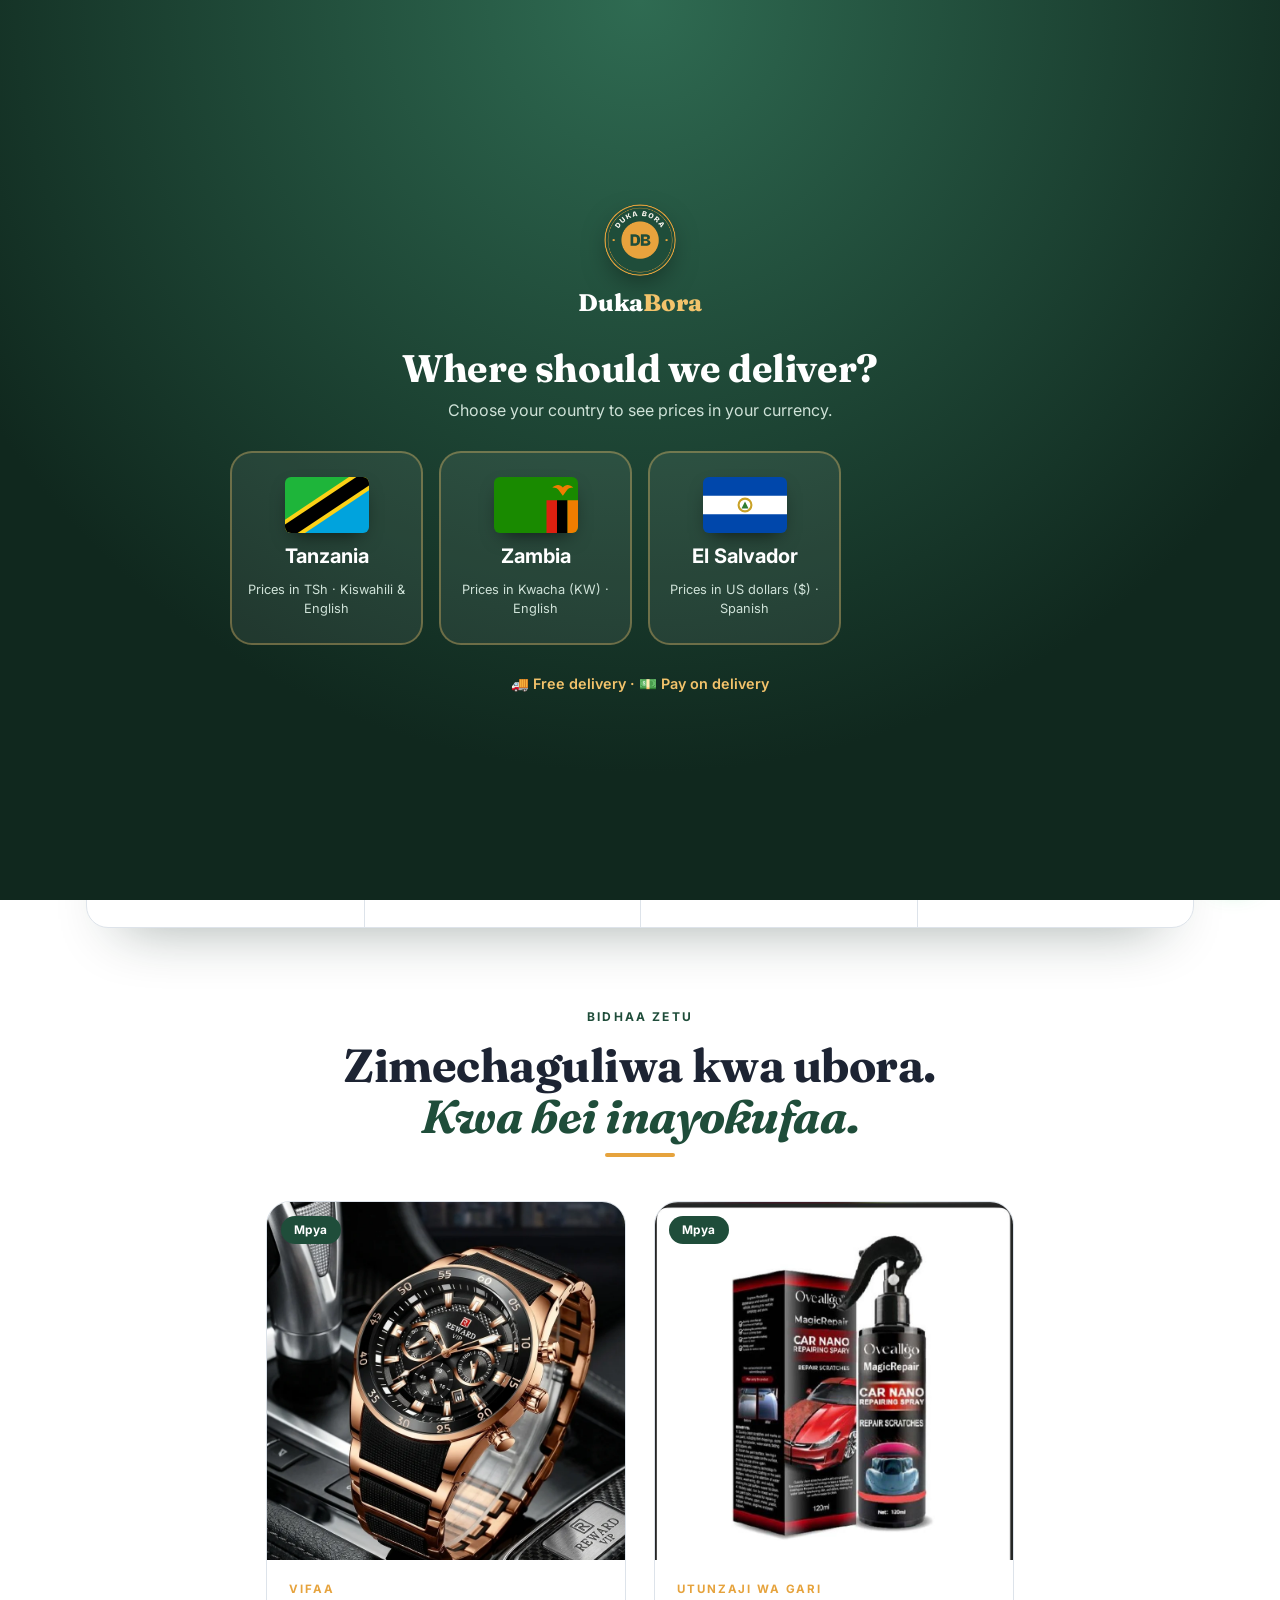
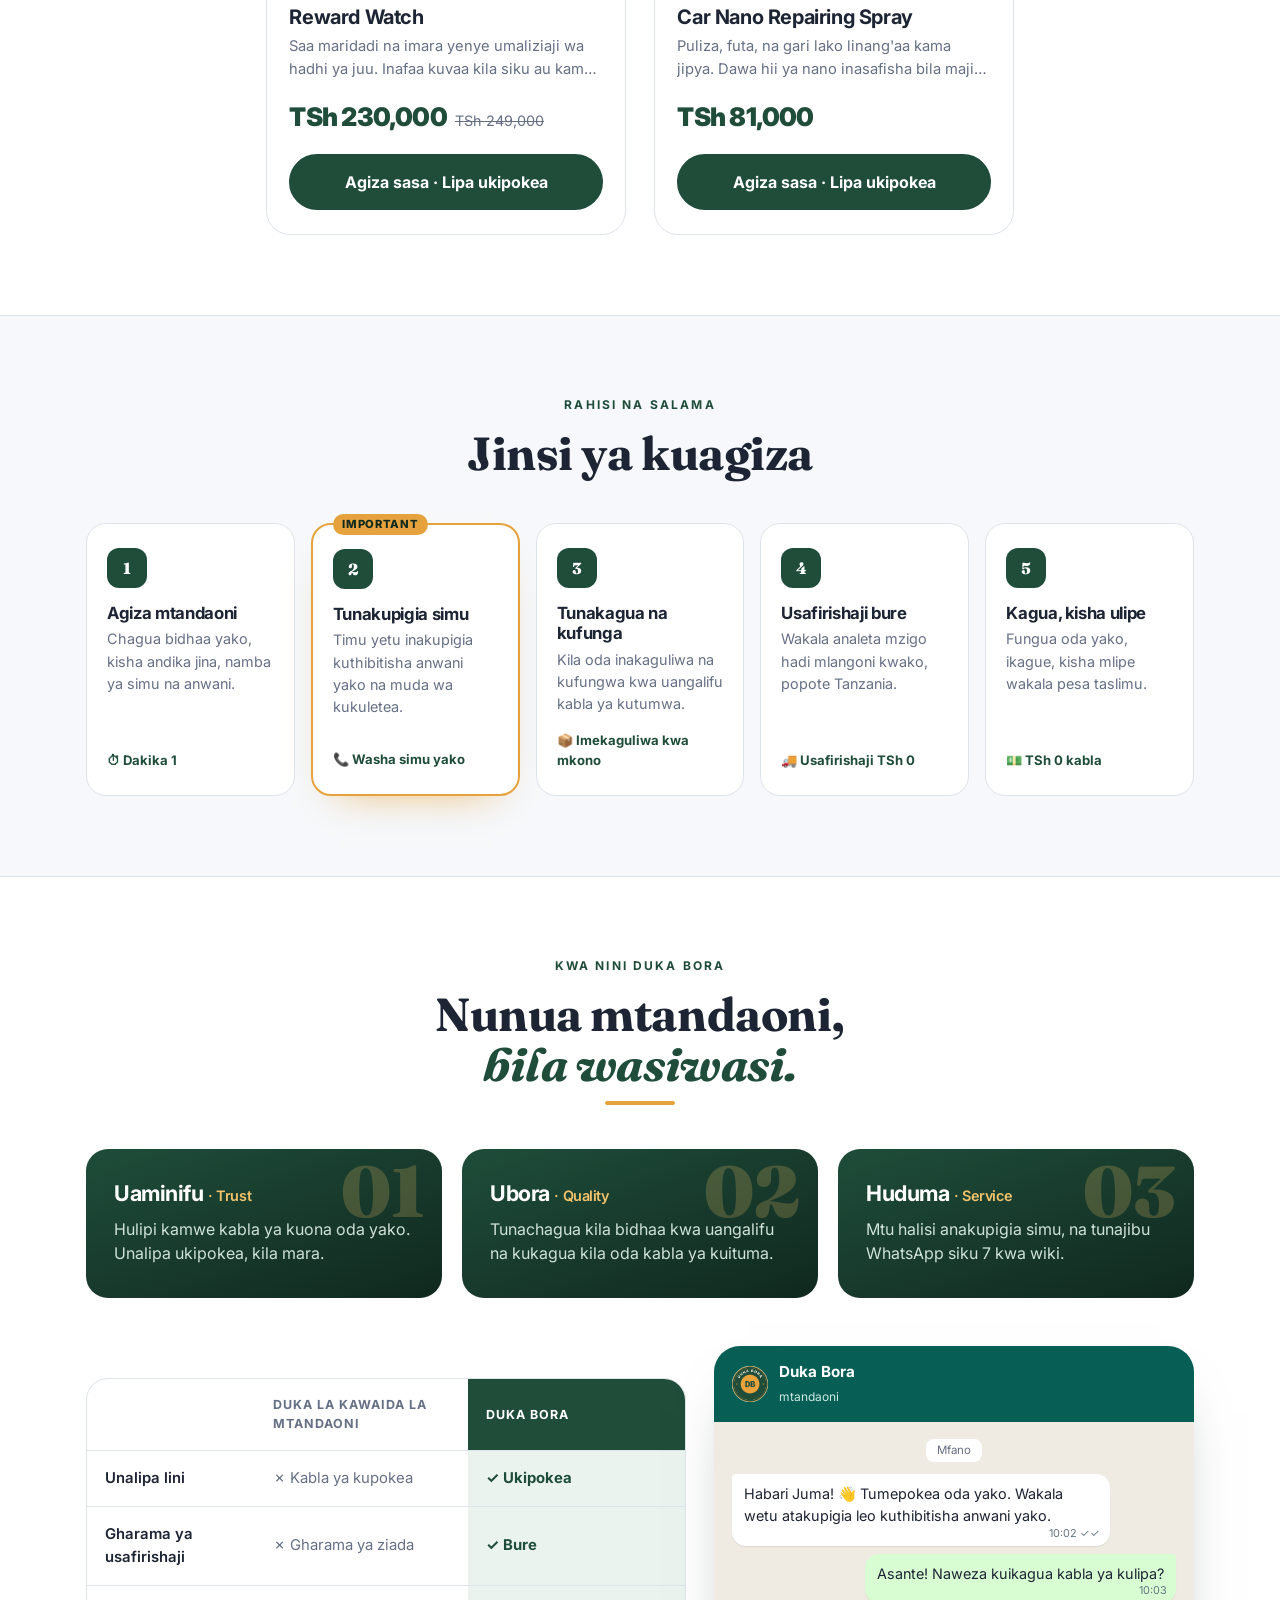
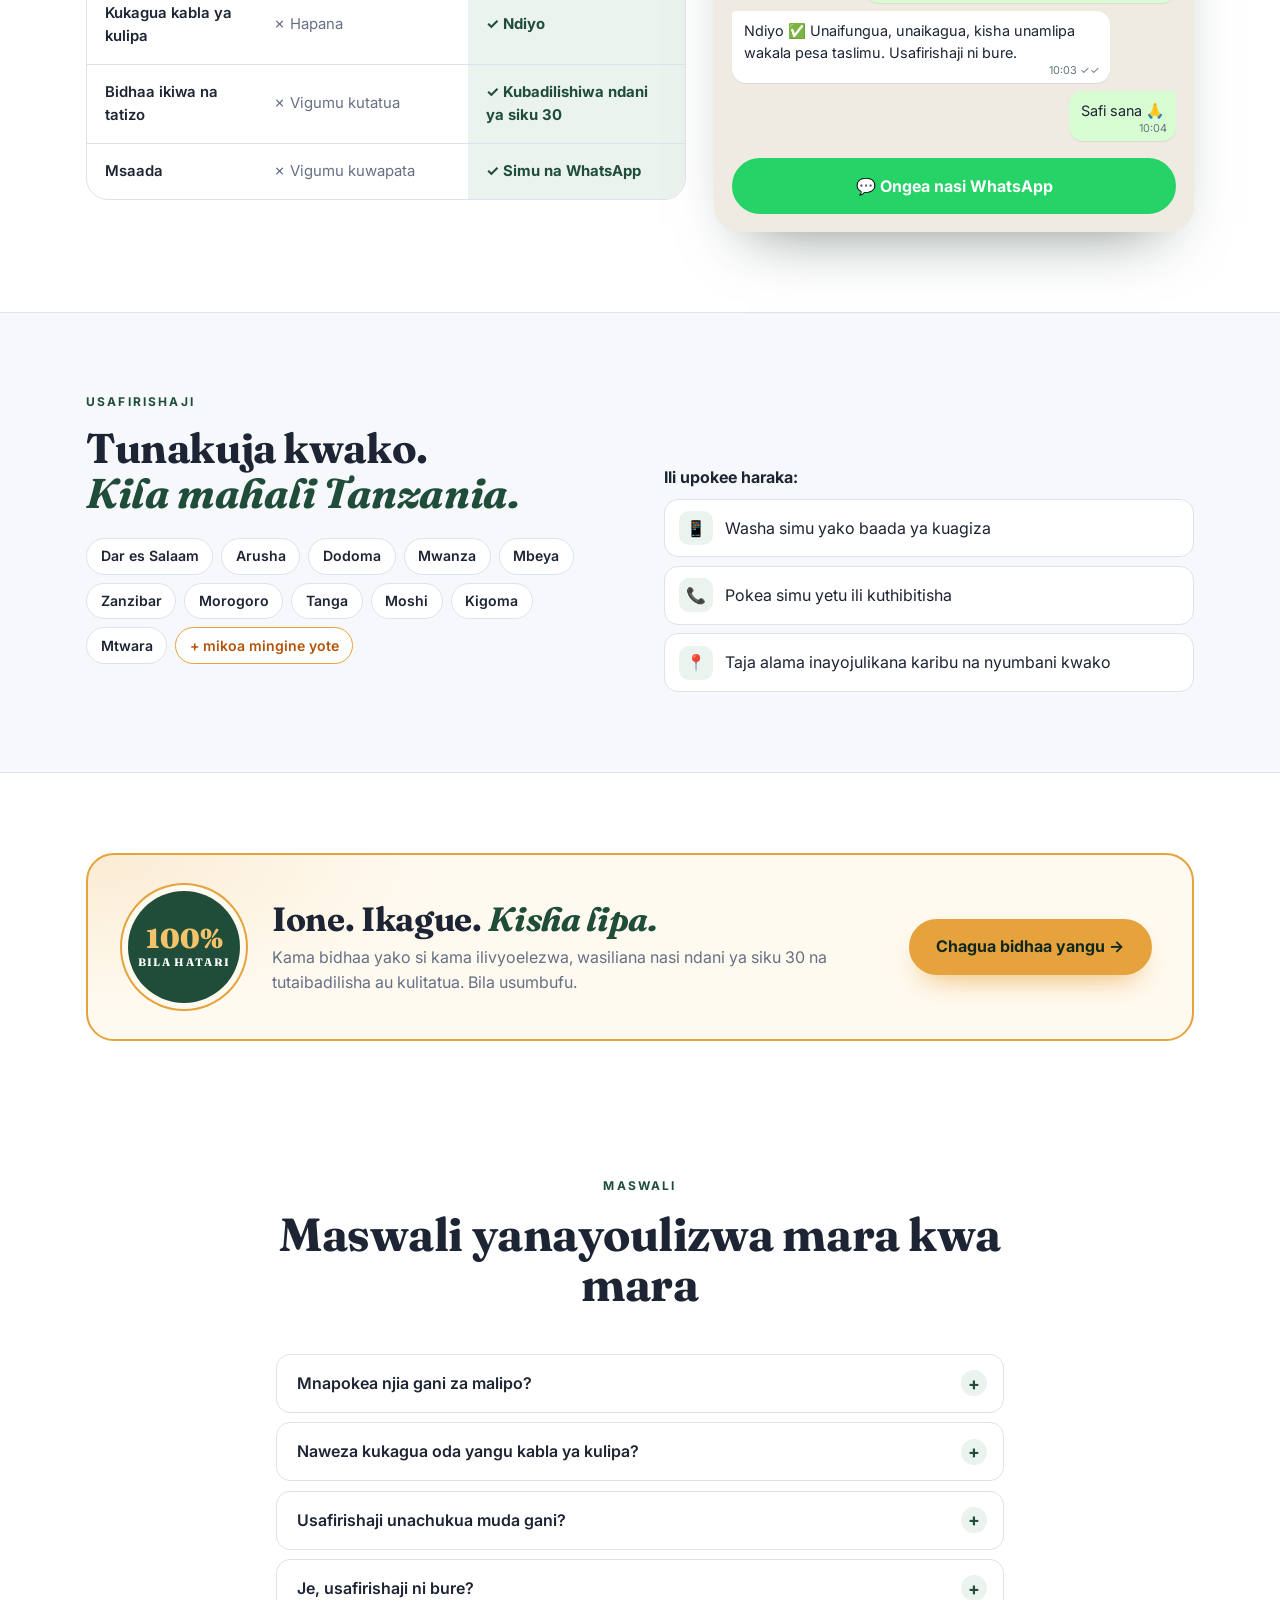
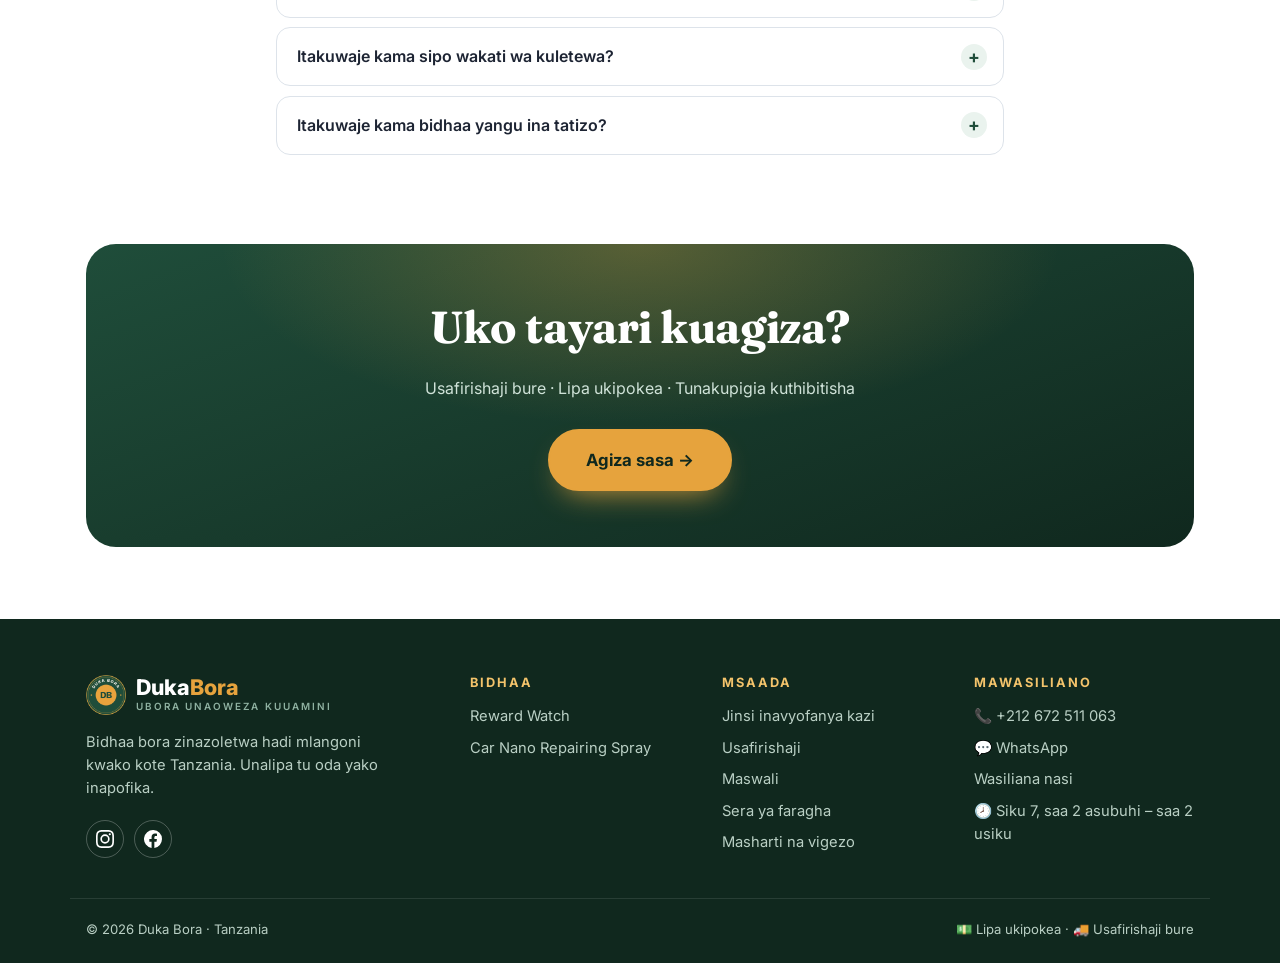
==== commit f83b94a0: "El Salvador home like cuelhome.com: product slider, 4 promise cards, categories, shop cards with 'Ve" ====
--- a/index.html
+++ b/index.html
@@ -3,8 +3,8 @@
 <head>
   <meta charset="utf-8" />
   <meta name="viewport" content="width=device-width, initial-scale=1" />
-  <title>Duka Bora · Fast Delivery Across Tanzania · Pay on Delivery</title>
-  <meta name="description" content="Duka Bora (dukaabora): shop quality products online in Tanzania, Zambia, Lebanon and El Salvador. Free delivery to your door and pay cash when your order arrives." />
+  <title>Duka Bora · Free Delivery · Pay on Delivery</title>
+  <meta name="description" content="Duka Bora (dukaabora): shop quality products online. Free delivery to your door and pay cash when your order arrives." />
   <link rel="canonical" href="https://dukaabora.store/" />
   <meta name="facebook-domain-verification" content="qilscr32sx6clvu4s4x3e5hyfcysfq" />
   <meta name="theme-color" content="#1f4d3a" />
@@ -273,61 +273,35 @@
             </ul>
           </div>
 
-          <!-- Same map for El Salvador (x = (lon + 90.15) × 165 + 10, y = (14.5 − lat) × 165 + 60), routes from San Salvador -->
-          <div class="tzm tzm--sv" data-country="sv">
-            <div class="tzm__head">
-              <strong>Welcome! <svg class="tz-flag" viewBox="0 0 72 48" aria-hidden="true"><path fill="#0047ab" d="M0 0h72v48H0z"/><path fill="#fff" d="M0 16h72v16H0z"/><circle cx="36" cy="24" r="5.5" fill="none" stroke="#c9a227" stroke-width="1.8"/><path fill="#2e7d32" d="M33 27l3-6 3 6z"/></svg></strong>
-              <span>We deliver across El Salvador</span>
-            </div>
-            <svg class="tzm__map" viewBox="-6 -4 420 362" role="img" aria-label="Mapa de entregas en El Salvador: San Salvador hoy o mañana; Santa Ana, San Miguel, Sonsonate y La Libertad 1–2 días; Chalatenango, Usulután y La Unión 2–3 días">
-              <text class="tzm__sea" x="120" y="318">PACIFIC OCEAN</text>
-              <path class="tzm__land" d="M18 187 L43 159 L68 134 L92 110 L109 93 L117 73 L142 72 L167 80 L191 88 L224 110 L249 126 L282 134 L315 151 L348 146 L381 159 L406 167 L398 233 L389 266 L365 279 L315 279 L266 271 L224 261 L183 241 L150 228 L109 225 L68 220 Z" />
-
-              <path id="s1" class="tzm__route" d="M168 194 Q130 160 107 144" />
-              <path id="s2" class="tzm__route" d="M168 194 Q120 200 81 189" />
-              <path id="s3" class="tzm__route" d="M168 194 Q195 165 210 136" />
-              <path id="s4" class="tzm__route" d="M168 194 Q260 190 335 228" />
-              <path id="s5" class="tzm__route" d="M168 194 Q235 230 292 250" />
-              <path id="s6" class="tzm__route" d="M168 194 Q290 170 391 251" />
-              <path id="s7" class="tzm__route" d="M168 194 Q160 215 147 227" />
-
-              <g class="tzm__dots">
-                <circle r="3.2"><animateMotion dur="2.4s" repeatCount="indefinite"><mpath href="#s1" /></animateMotion></circle>
-                <circle r="3.2"><animateMotion dur="2.6s" begin="-.8s" repeatCount="indefinite"><mpath href="#s2" /></animateMotion></circle>
-                <circle r="3.2"><animateMotion dur="2.2s" begin="-1.4s" repeatCount="indefinite"><mpath href="#s3" /></animateMotion></circle>
-                <circle r="3.2"><animateMotion dur="3.2s" begin="-.4s" repeatCount="indefinite"><mpath href="#s4" /></animateMotion></circle>
-                <circle r="3.2"><animateMotion dur="2.8s" begin="-2s" repeatCount="indefinite"><mpath href="#s5" /></animateMotion></circle>
-                <circle r="3.2"><animateMotion dur="3.6s" begin="-1s" repeatCount="indefinite"><mpath href="#s6" /></animateMotion></circle>
-              </g>
-
-              <circle class="tzm__pulse" cx="168" cy="194" r="8" />
-              <circle class="tzm__pin tzm__pin--hub" cx="168" cy="194" r="7" />
-              <circle class="tzm__pin" cx="107" cy="144" r="4.5" />
-              <circle class="tzm__pin" cx="81" cy="189" r="4.5" />
-              <circle class="tzm__pin" cx="210" cy="136" r="4.5" />
-              <circle class="tzm__pin" cx="335" cy="228" r="4.5" />
-              <circle class="tzm__pin" cx="292" cy="250" r="4.5" />
-              <circle class="tzm__pin" cx="391" cy="251" r="4.5" />
-              <circle class="tzm__pin" cx="147" cy="227" r="3.5" />
-
-              <text x="176" y="186"><tspan class="tzm__city">San Salvador</tspan><tspan x="176" dy="14">Same / next day</tspan></text>
-              <text x="107" y="126" text-anchor="middle"><tspan class="tzm__city">Santa Ana</tspan><tspan x="107" dy="14">1–2 days</tspan></text>
-              <text x="70" y="210" text-anchor="middle"><tspan class="tzm__city">Sonsonate</tspan><tspan x="70" dy="14">1–2 days</tspan></text>
-              <text x="210" y="118" text-anchor="middle"><tspan class="tzm__city">Chalatenango</tspan><tspan x="210" dy="14">2–3 days</tspan></text>
-              <text x="335" y="210" text-anchor="middle"><tspan class="tzm__city">San Miguel</tspan><tspan x="335" dy="14">1–2 days</tspan></text>
-              <text x="282" y="272" text-anchor="middle"><tspan class="tzm__city">Usulután</tspan><tspan x="282" dy="14">2–3 days</tspan></text>
-              <text x="398" y="292" text-anchor="end"><tspan class="tzm__city">La Unión</tspan><tspan x="398" dy="14">2–3 days</tspan></text>
-              <text x="138" y="250" text-anchor="middle"><tspan class="tzm__city">La Libertad</tspan><tspan x="138" dy="14">1–2 days</tspan></text>
-            </svg>
-            <ul class="tzm__legend">
-              <li><i class="is-hub"></i>San Salvador: same / next day</li>
-              <li><i></i>Big cities: 1–2 days</li>
-              <li><i class="is-far"></i>Other areas: 2–3 days</li>
-            </ul>
-          </div>
           <span class="h-pill h-pill--1">💵 Lipa ukipokea</span>
           <span class="h-pill h-pill--2">🚚 Free delivery</span>
         </div>
+      </div>
+    </section>
+
+    <!-- ============ El Salvador home (built by js/app.js, like the user's reference cuelhome.com):
+         product slider, 4 promise cards, categories. The hero and key numbers are hidden there (css/index.css). ============ -->
+    <section class="svh" data-country="sv" aria-label="Ofertas destacadas">
+      <div class="wrap">
+        <div class="svh__slider">
+          <div class="svh__track" id="svTrack"></div>
+        </div>
+        <div class="svh__nav">
+          <button type="button" class="svh__arrow" id="svPrev" aria-label="Anterior">‹</button>
+          <div class="svh__dots" id="svDots"></div>
+          <button type="button" class="svh__arrow" id="svNext" aria-label="Siguiente">›</button>
+        </div>
+        <ul class="svh__perks">
+          <li><span>🚚</span><div><strong>Envío gratis a todo El Salvador</strong><small>Te lo llevamos hasta tu puerta.</small></div></li>
+          <li><span>💵</span><div><strong>Pagas al recibir</strong><small>En efectivo, cuando te llega. Nada por adelantado.</small></div></li>
+          <li><span>📞</span><div><strong>Te llamamos para confirmar</strong><small>Una persona real revisa tu pedido contigo.</small></div></li>
+          <li><span>🔄</span><div><strong>Cambio en 30 días</strong><small>Si llega con un defecto, te lo cambiamos.</small></div></li>
+        </ul>
+        <div class="svh__head">
+          <h2>Compra por categoría</h2>
+          <p>Todo lo que tu casa necesita, en un solo lugar.</p>
+        </div>
+        <div class="svh__cats" id="svCats"></div>
       </div>
     </section>
 
--- a/css/index.css
+++ b/css/index.css
@@ -277,3 +277,81 @@
 .h-hero h1 span, .h-title span, .h-delivery__text h2 span, .h-guarantee h2 span, .t-hero h1 span { font-style: italic; }
 .h-promises__n, .h-guarantee__seal, .h-steps__n { font-family: var(--display); }
 .gate__brand { font-family: var(--display); }
+
+/* ==========================================================
+   El Salvador home (js/app.js svHome), like cuelhome.com:
+   product slider, promise cards, categories, shop cards
+   ========================================================== */
+:root[data-country="sv"] .h-hero,
+:root[data-country="sv"] .h-stats { display: none; }
+.svh { --sv-cta: #f07c1b; padding: 1.5rem 0 .5rem; background: #f6f8fc; }
+.svh__slider { overflow: hidden; border-radius: 26px; }
+.svh__track { display: flex; transition: transform .55s cubic-bezier(.22, .8, .3, 1); }
+.svh__slide { flex: 0 0 100%; min-width: 0; overflow: hidden; display: grid; grid-template-columns: minmax(0, 1.1fr) minmax(0, 1fr); align-items: center; gap: 1.5rem; min-height: 340px; padding: 1.75rem 1.75rem 1.75rem 2.75rem; color: #fff; text-decoration: none;
+  background: radial-gradient(520px 300px at 85% 50%, rgba(77, 163, 255, .35), transparent 70%), linear-gradient(135deg, var(--accent) 0%, var(--deep) 100%); }
+.svh__kicker { margin: 0 0 .6rem; font-size: .75rem; font-weight: 800; letter-spacing: .12em; text-transform: uppercase; color: var(--gold-2); }
+.svh__slide h2 { overflow-wrap: anywhere; margin: 0 0 .7rem; font-size: clamp(1.6rem, 3.4vw, 2.5rem); line-height: 1.1; letter-spacing: -.02em; color: #fff; }
+.svh__text { margin: 0 0 1.1rem; max-width: 34ch; color: #d6e6ff; font-size: .98rem; line-height: 1.5; }
+.svh__price { display: flex; flex-wrap: wrap; align-items: center; gap: .6rem; margin: 0 0 1.25rem; }
+.svh__price strong { font-size: 1.7rem; }
+.svh__price span { padding: .25rem .6rem; border-radius: 999px; background: var(--sv-cta); font-size: .75rem; font-weight: 800; }
+.svh__btn { display: inline-block; padding: .8rem 1.6rem; border-radius: 999px; background: var(--sv-cta); color: #fff; font-weight: 800; box-shadow: 0 12px 24px -12px rgba(240, 124, 27, .9); transition: transform .2s; }
+.svh__slide:hover .svh__btn { transform: translateX(4px); }
+.svh__img { align-self: stretch; overflow: hidden; border-radius: 20px; background: #fff; }
+.svh__img { max-height: 320px; }
+.svh__img img { width: 100%; height: 100%; object-fit: cover; display: block; }
+.svh__nav { display: flex; align-items: center; justify-content: center; gap: .9rem; margin: 1rem 0 1.5rem; }
+.svh__arrow { width: 38px; height: 38px; border: 1px solid var(--line); border-radius: 50%; background: #fff; font-size: 1.4rem; line-height: 1; color: var(--ink); cursor: pointer; }
+.svh__dots { display: flex; gap: .4rem; }
+.svh__dots button { width: 8px; height: 8px; padding: 0; border: 0; border-radius: 999px; background: #c6cfdc; cursor: pointer; transition: width .3s, background .3s; }
+.svh__dots button.is-on { width: 26px; background: var(--sv-cta); }
+.svh__perks { display: grid; grid-template-columns: repeat(4, 1fr); gap: 1rem; margin: 0 0 2.5rem; padding: 0; list-style: none; }
+.svh__perks li { display: flex; gap: .8rem; align-items: flex-start; padding: 1rem; background: #fff; border: 1px solid var(--line); border-radius: 16px; }
+.svh__perks li > span { flex: none; display: grid; place-items: center; width: 40px; height: 40px; border-radius: 12px; background: var(--accent); font-size: 1.15rem; }
+.svh__perks strong { display: block; font-size: .92rem; margin-bottom: .2rem; }
+.svh__perks small { color: var(--muted); font-size: .8rem; line-height: 1.4; }
+.svh__head { text-align: center; margin-bottom: 1.25rem; }
+.svh__head h2 { margin: 0 0 .3rem; font-size: clamp(1.5rem, 3vw, 2rem); }
+.svh__head p { margin: 0; color: var(--muted); }
+.svh__cats { display: flex; justify-content: center; gap: 1.25rem; flex-wrap: wrap; padding-bottom: 1rem; }
+.svh__cat { display: flex; flex-direction: column; align-items: center; gap: .5rem; padding: 0; border: 0; background: none; cursor: pointer; font: inherit; color: var(--ink); }
+.svh__cat-img { display: grid; place-items: center; width: 96px; height: 96px; overflow: hidden; border-radius: 50%; border: 3px solid #fff; background: var(--accent-soft); font-size: 2.2rem; box-shadow: 0 10px 22px -14px rgba(11, 58, 130, .7); transition: border-color .2s, transform .2s; }
+.svh__cat-img img { width: 100%; height: 100%; object-fit: cover; }
+.svh__cat b { font-size: .88rem; }
+.svh__cat:hover .svh__cat-img { transform: translateY(-3px); }
+.svh__cat.is-on .svh__cat-img { border-color: var(--sv-cta); }
+.svh__sub { margin: -.5rem auto 1.75rem; max-width: 52ch; text-align: center; color: var(--muted); }
+
+.h-grid.svg { grid-template-columns: repeat(4, minmax(0, 1fr)); grid-auto-flow: row; gap: 1.1rem; }
+.svc { display: flex; flex-direction: column; overflow: hidden; background: #fff; border: 1px solid var(--line); border-radius: 18px; color: var(--ink); text-decoration: none; transition: transform .25s, box-shadow .25s; }
+.svc[hidden] { display: none; }
+.svc:hover { transform: translateY(-4px); box-shadow: 0 24px 40px -26px rgba(11, 58, 130, .55); }
+.svc__photo { position: relative; aspect-ratio: 1; overflow: hidden; background: #f3f5f9; }
+.svc__photo img { width: 100%; height: 100%; object-fit: cover; transition: transform .4s; }
+.svc:hover .svc__photo img { transform: scale(1.05); }
+.svc__tag { position: absolute; top: .6rem; left: .6rem; z-index: 1; padding: .25rem .55rem; border-radius: 8px; background: var(--sv-cta, #f07c1b); color: #fff; font-size: .72rem; font-weight: 800; }
+.svc__tag--new { background: var(--accent); }
+.svc__body { display: flex; flex-direction: column; flex: 1; padding: .85rem .9rem 1rem; }
+.svc h3 { display: -webkit-box; -webkit-line-clamp: 2; -webkit-box-orient: vertical; overflow: hidden; margin: 0 0 .5rem; min-height: 2.6em; font-size: .95rem; line-height: 1.3; }
+.svc__price { margin: 0; }
+.svc__price strong { font-size: 1.2rem; color: var(--accent); }
+.svc__pack { margin: .2rem 0 .8rem; font-size: .8rem; font-weight: 700; color: #f07c1b; }
+.svc__btn { margin-top: auto; padding: .65rem; border-radius: 999px; background: #f07c1b; color: #fff; text-align: center; font-weight: 800; font-size: .9rem; }
+
+@media (max-width: 900px) {
+  .svh__perks { grid-template-columns: repeat(2, 1fr); }
+  .h-grid.svg { grid-template-columns: repeat(3, minmax(0, 1fr)); }
+}
+@media (max-width: 640px) {
+  .svh { padding-top: 1rem; }
+  .svh__slide { grid-template-columns: minmax(0, 1fr); gap: 1rem; min-height: 0; padding: 1.25rem; }
+  .svh__img { order: -1; aspect-ratio: 4 / 3; max-height: none; }
+  .svh__text { font-size: .9rem; }
+  .svh__perks { gap: .6rem; }
+  .svh__perks li { flex-direction: column; padding: .8rem; }
+  .svh__cats { gap: .9rem; }
+  .svh__cat-img { width: 74px; height: 74px; }
+  .h-grid.svg { grid-template-columns: repeat(2, minmax(0, 1fr)); gap: .7rem; }
+  .svc h3 { font-size: .85rem; }
+  .svc__btn { font-size: .82rem; }
+}
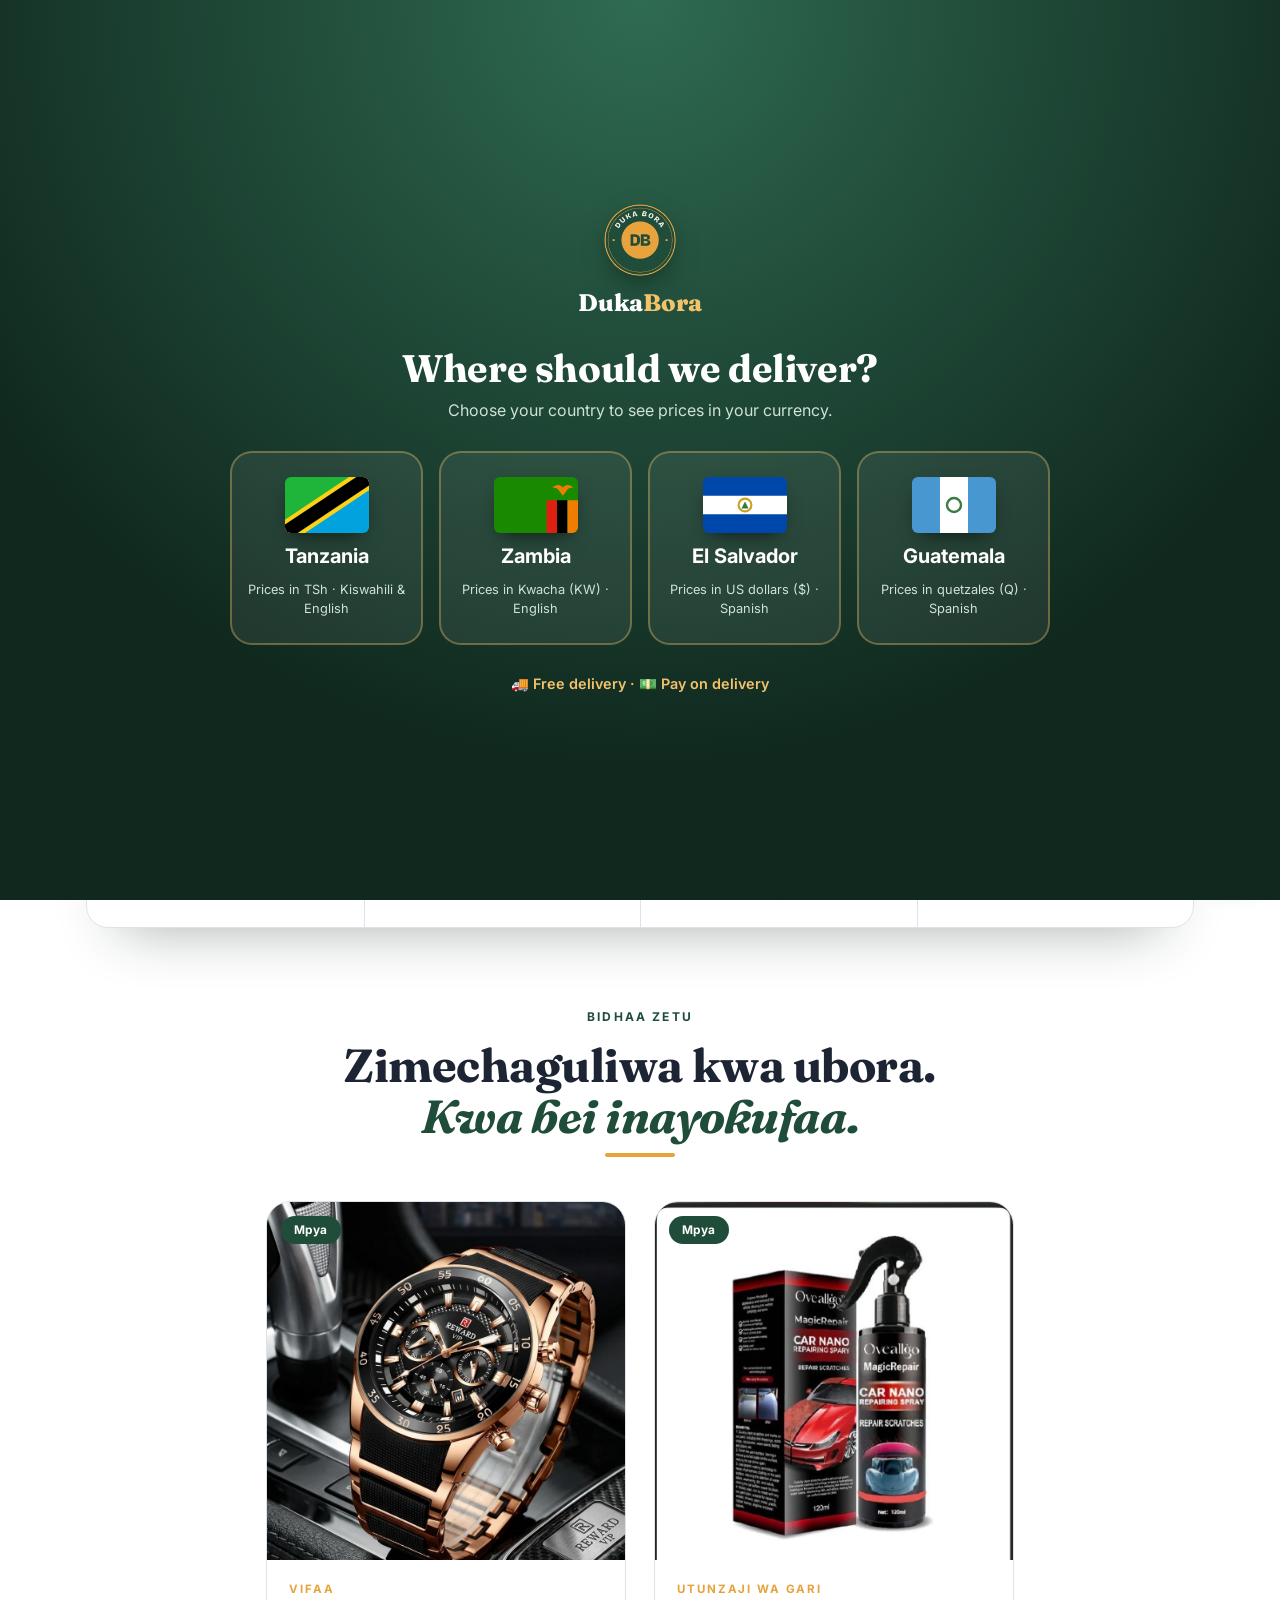
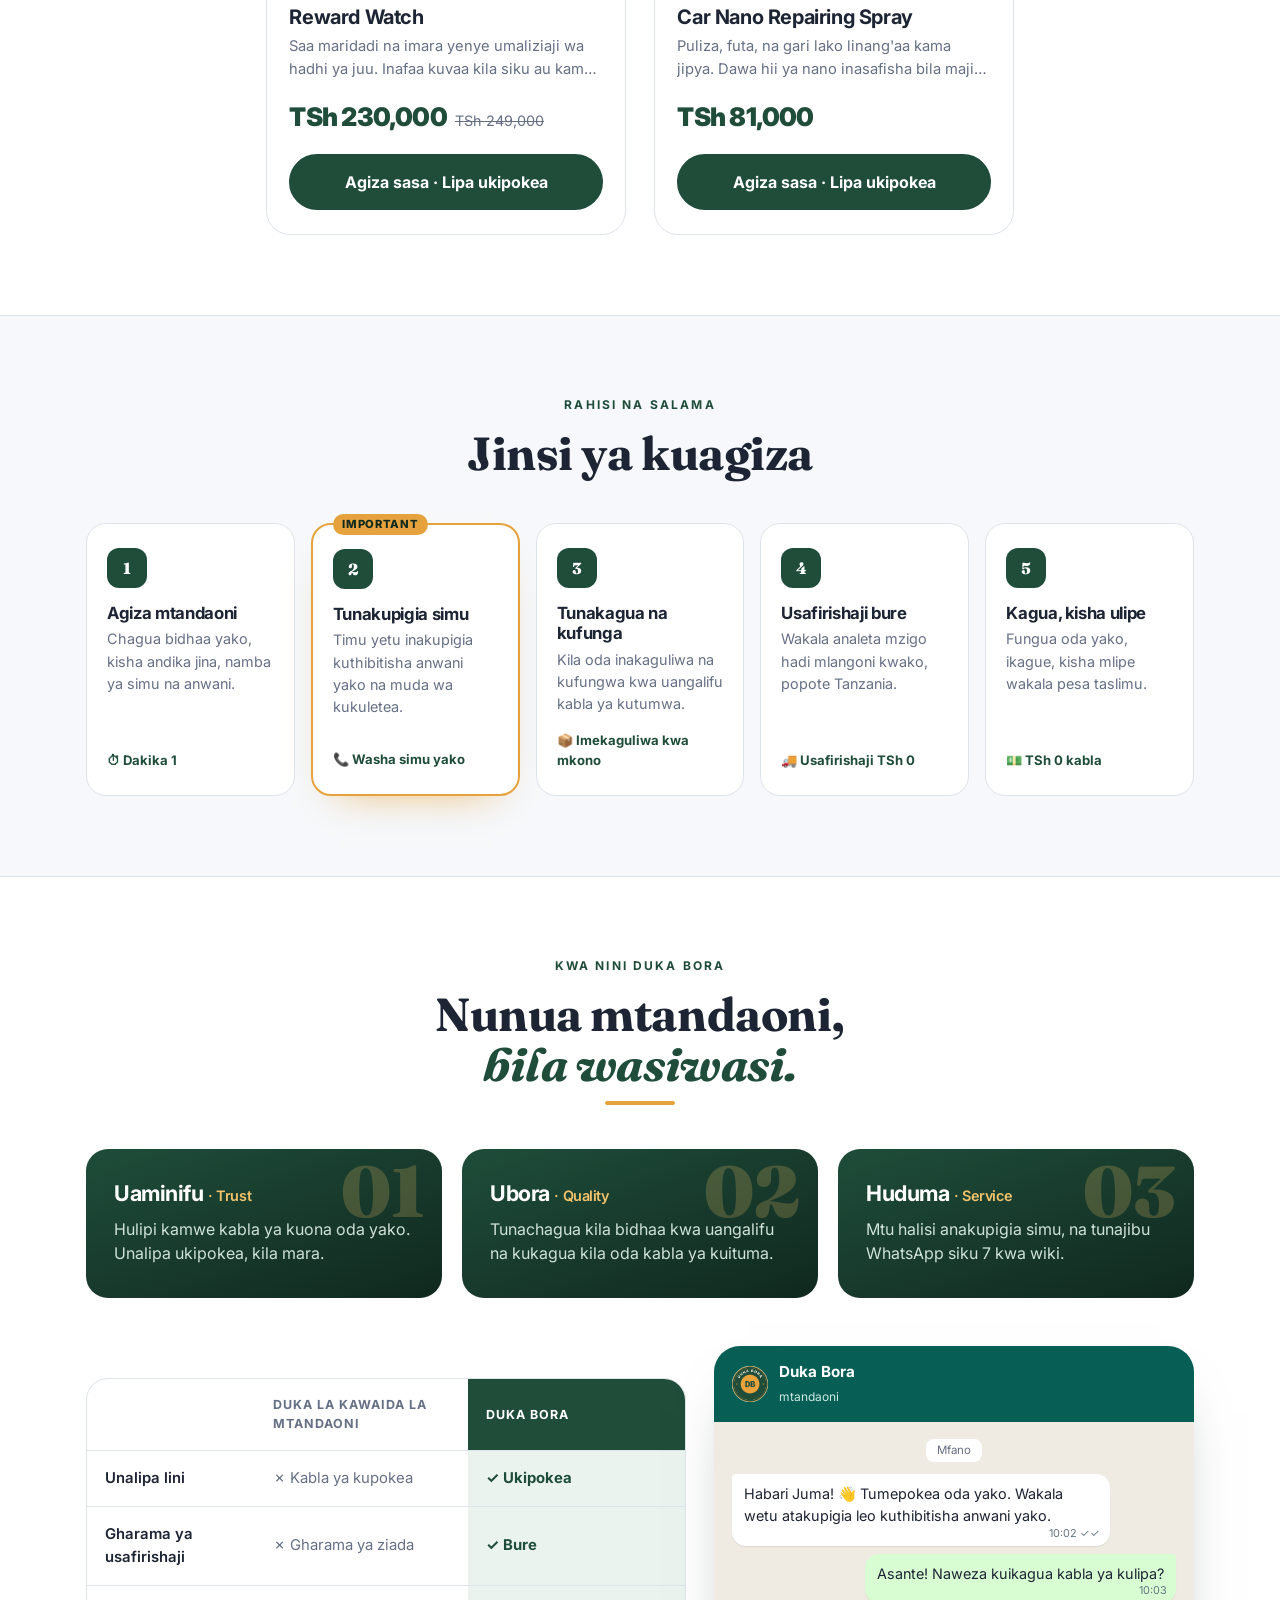
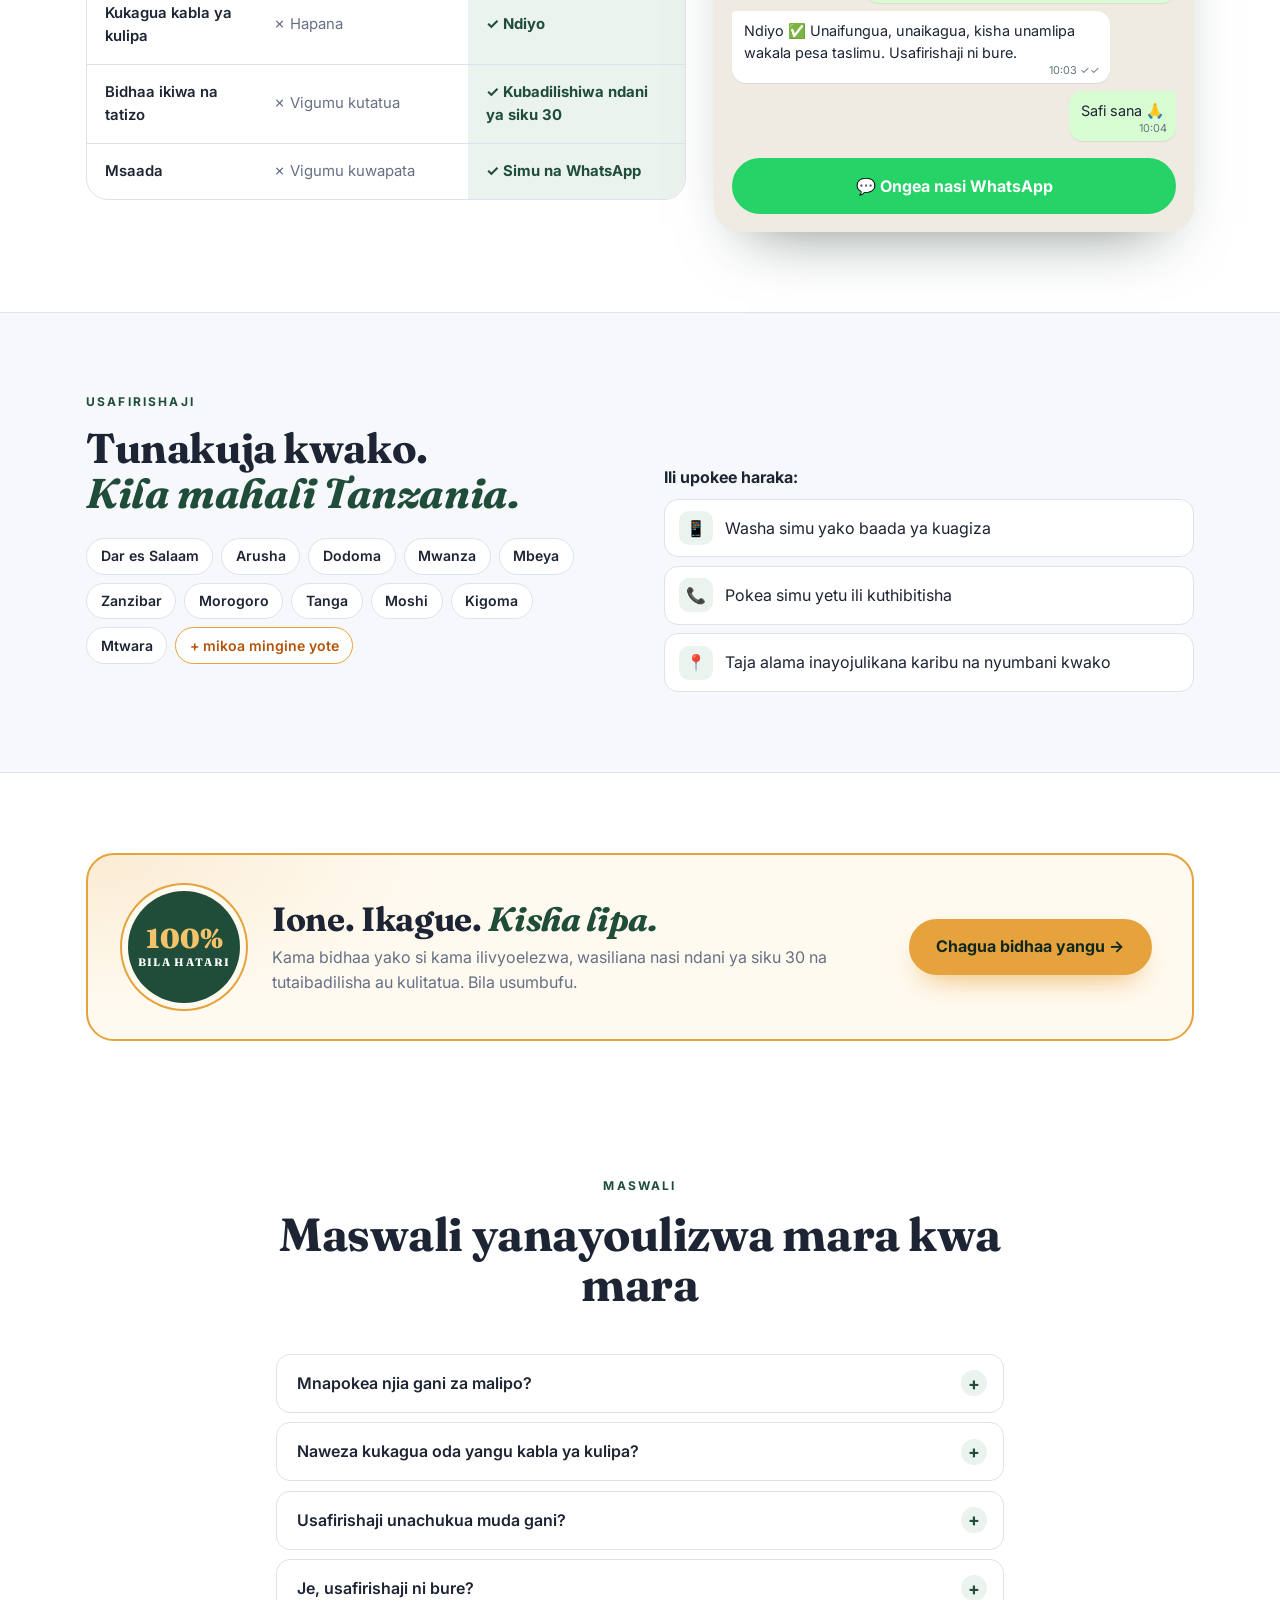
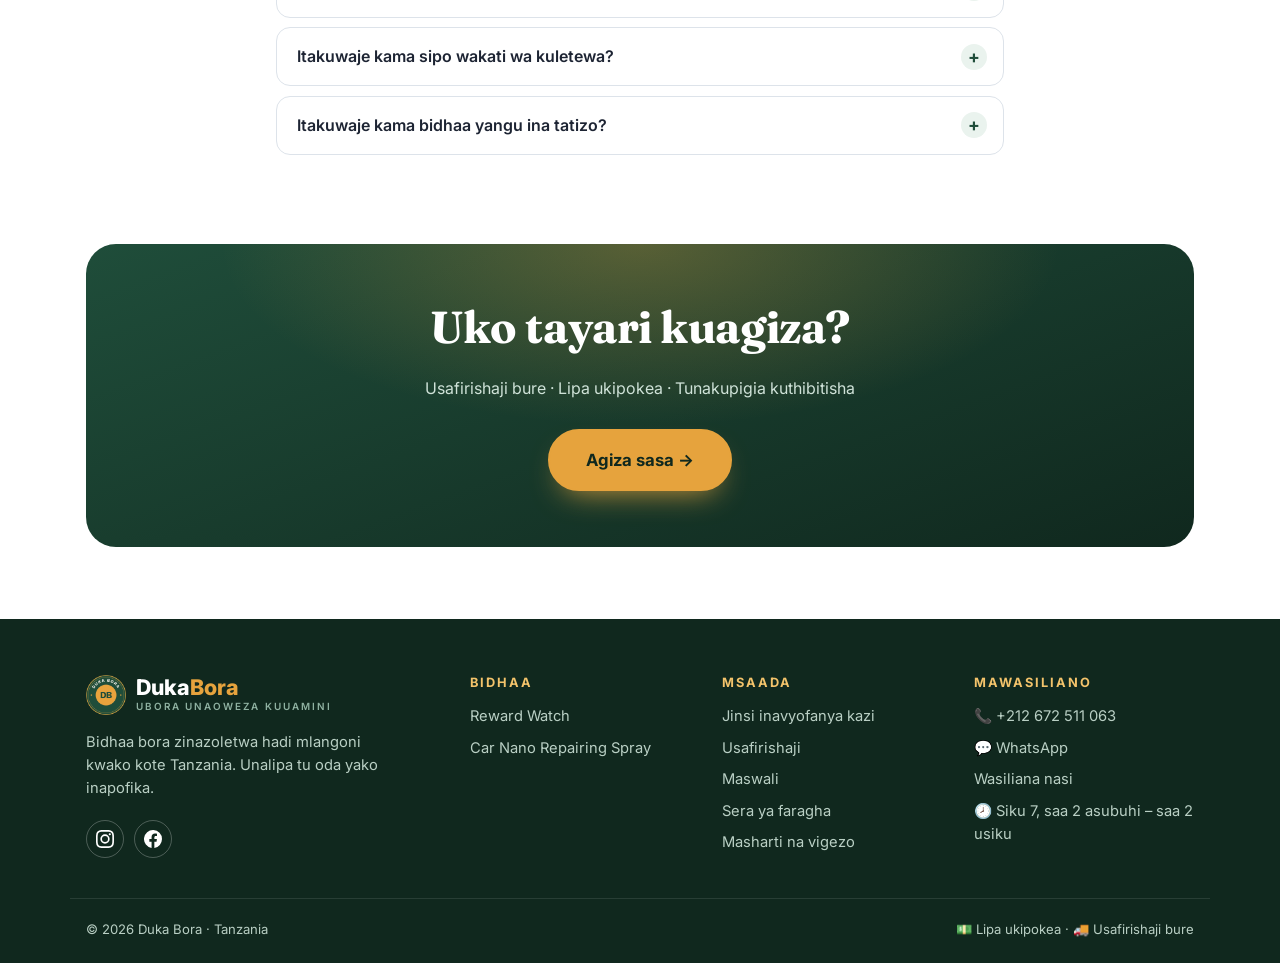
==== commit d149f432: "Guatemala as a 5th country (?country=gt): same design and products as El Salvador (look: sv), prices" ====
--- a/index.html
+++ b/index.html
@@ -9,7 +9,7 @@
   <meta name="facebook-domain-verification" content="qilscr32sx6clvu4s4x3e5hyfcysfq" />
   <meta name="theme-color" content="#1f4d3a" />
   <!-- Lebanon and El Salvador have their own colours: set them before the page shows (same choice as js/products.js) -->
-  <script>try{var c=new URLSearchParams(location.search).get("country")||localStorage.getItem("dukabora_country");if(!c)c={"America/El_Salvador":"sv"}[Intl.DateTimeFormat().resolvedOptions().timeZone];if(c==="sv")document.documentElement.dataset.country=c}catch(e){}</script>
+  <script>try{var c=new URLSearchParams(location.search).get("country")||localStorage.getItem("dukabora_country");if(!c)c={"America/El_Salvador":"sv","America/Guatemala":"gt"}[Intl.DateTimeFormat().resolvedOptions().timeZone];if(c==="sv"||c==="gt")document.documentElement.dataset.country="sv"}catch(e){}</script>
   <link rel="preconnect" href="https://fonts.googleapis.com" />
   <link rel="preconnect" href="https://fonts.gstatic.com" crossorigin />
   <link href="https://fonts.googleapis.com/css2?family=Fraunces:ital,opsz,wght@0,9..144,600..800;1,9..144,600..800&family=Inter:wght@400;500;600;700;800;900&display=swap" rel="stylesheet" />
@@ -43,6 +43,11 @@
           <strong>El Salvador</strong>
           <small>Prices in US dollars ($) · Spanish</small>
         </button>
+        <button type="button" class="gate__choice" data-set-country="gt">
+          <svg class="gate__flag" viewBox="0 0 72 48" aria-hidden="true"><path fill="#4997d0" d="M0 0h24v48H0zM48 0h24v48H48z"/><path fill="#fff" d="M24 0h24v48H24z"/><circle cx="36" cy="24" r="6" fill="none" stroke="#3a7d44" stroke-width="2"/></svg>
+          <strong>Guatemala</strong>
+          <small>Prices in quetzales (Q) · Spanish</small>
+        </button>
       </div>
       <p class="gate__note">🚚 Free delivery · 💵 Pay on delivery</p>
     </div>
@@ -281,7 +286,7 @@
 
     <!-- ============ El Salvador home (built by js/app.js, like the user's reference cuelhome.com):
          product slider, 4 promise cards, categories. The hero and key numbers are hidden there (css/index.css). ============ -->
-    <section class="svh" data-country="sv" aria-label="Ofertas destacadas">
+    <section class="svh" data-country="sv gt" aria-label="Ofertas destacadas">
       <div class="wrap">
         <div class="svh__slider">
           <div class="svh__track" id="svTrack"></div>
@@ -395,6 +400,9 @@
           </ul>
           <ul class="h-cities" data-country="sv">
             <li>San Salvador</li><li>Santa Ana</li><li>San Miguel</li><li>Soyapango</li><li>Santa Tecla</li><li>Sonsonate</li><li>La Libertad</li><li>Usulután</li><li>Ahuachapán</li><li>Chalatenango</li><li>La Unión</li><li>+ all other areas</li>
+          </ul>
+          <ul class="h-cities" data-country="gt">
+            <li>Ciudad de Guatemala</li><li>Mixco</li><li>Villa Nueva</li><li>Quetzaltenango</li><li>Escuintla</li><li>Antigua Guatemala</li><li>Cobán</li><li>Huehuetenango</li><li>Chimaltenango</li><li>Puerto Barrios</li><li>Mazatenango</li><li>+ all other areas</li>
           </ul>
           <ul class="h-cities" data-country="tz">
             <li>Dar es Salaam</li><li>Arusha</li><li>Dodoma</li><li>Mwanza</li><li>Mbeya</li><li>Zanzibar</li><li>Morogoro</li><li>Tanga</li><li>Moshi</li><li>Kigoma</li><li>Mtwara</li><li>+ all other regions</li>
